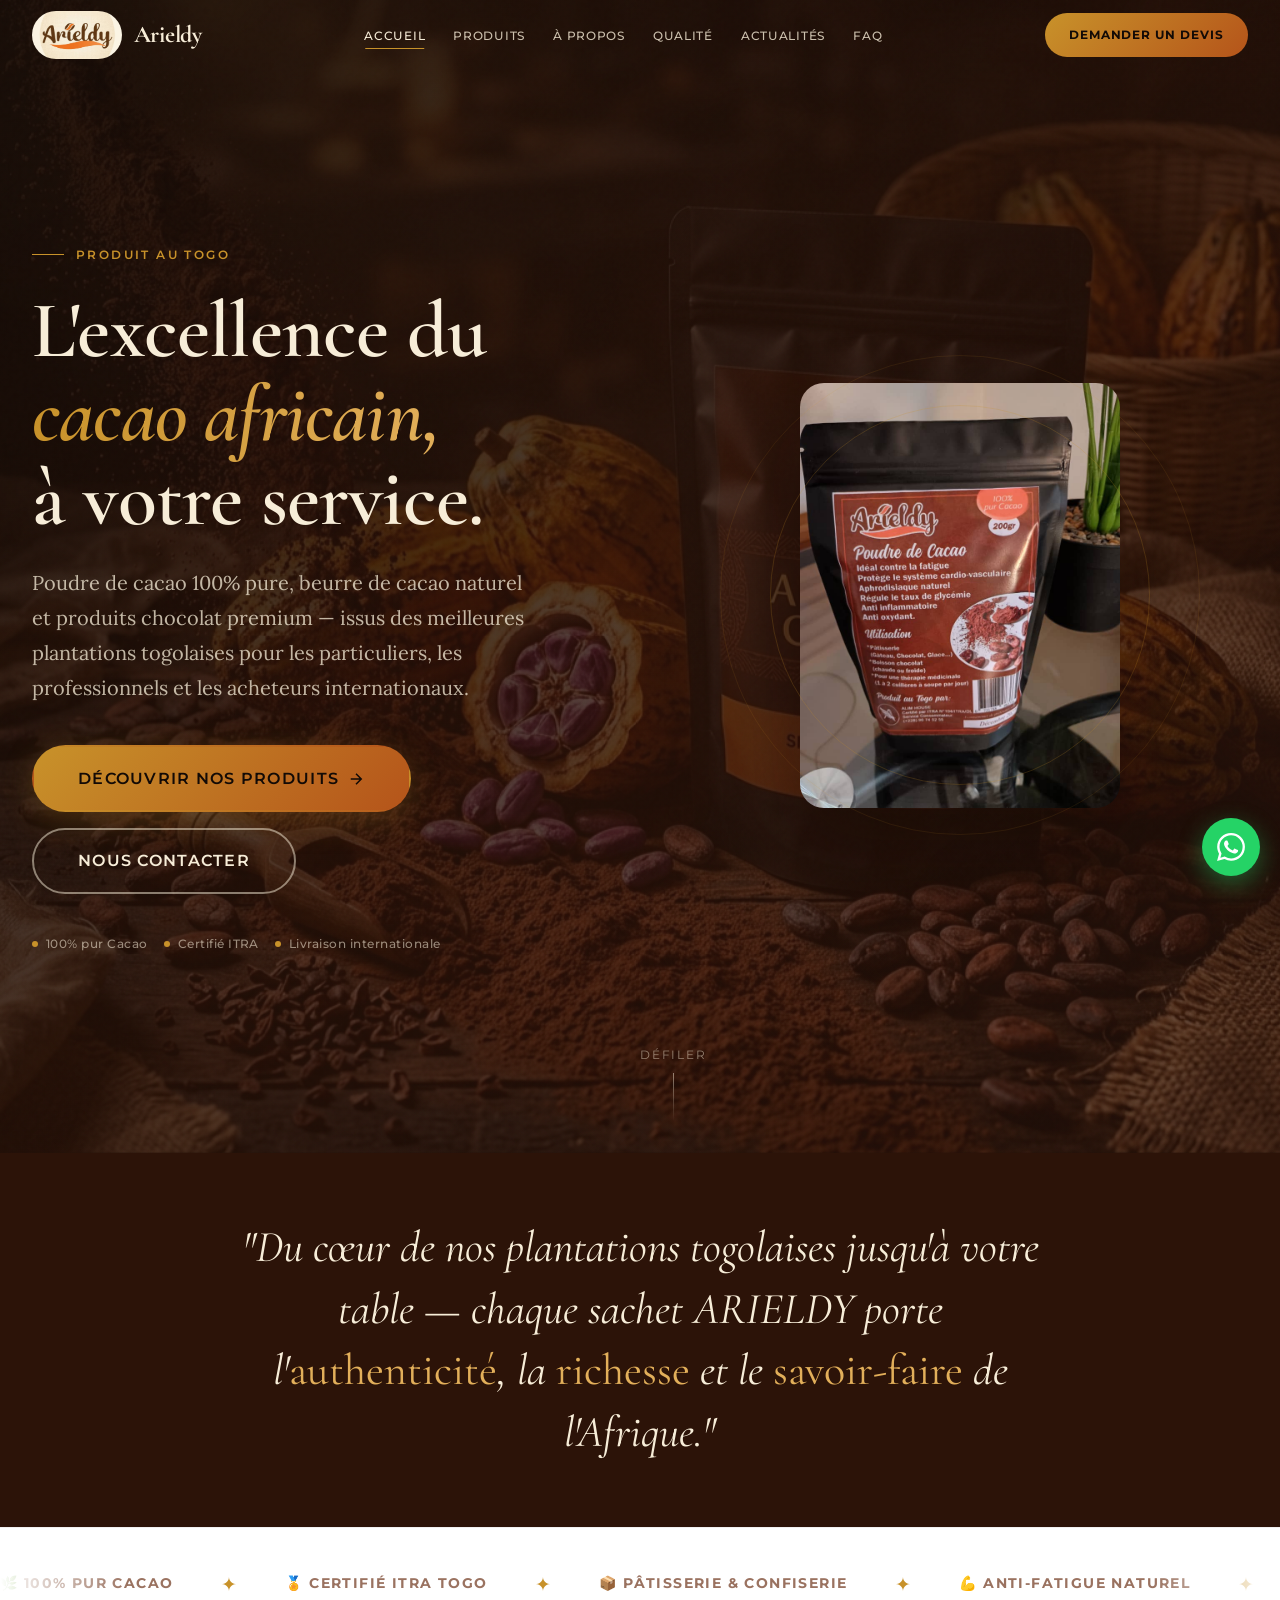
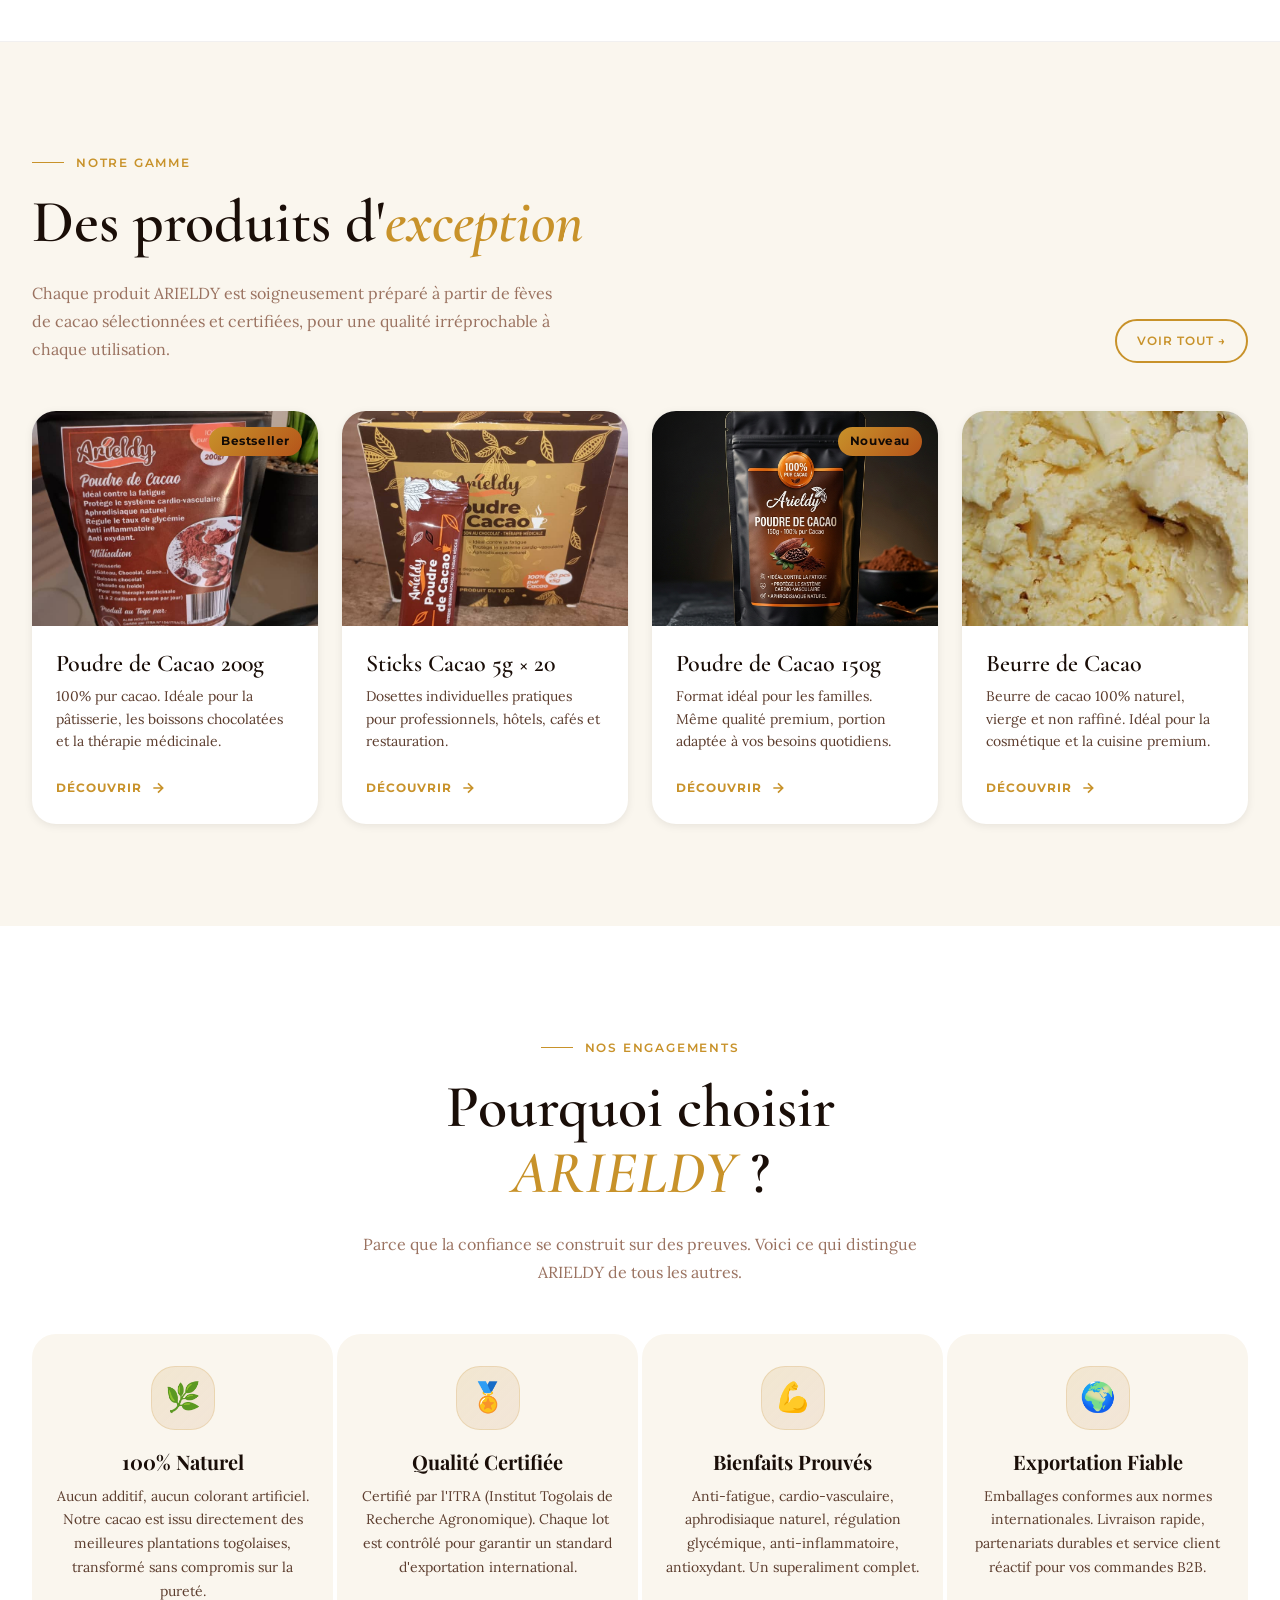
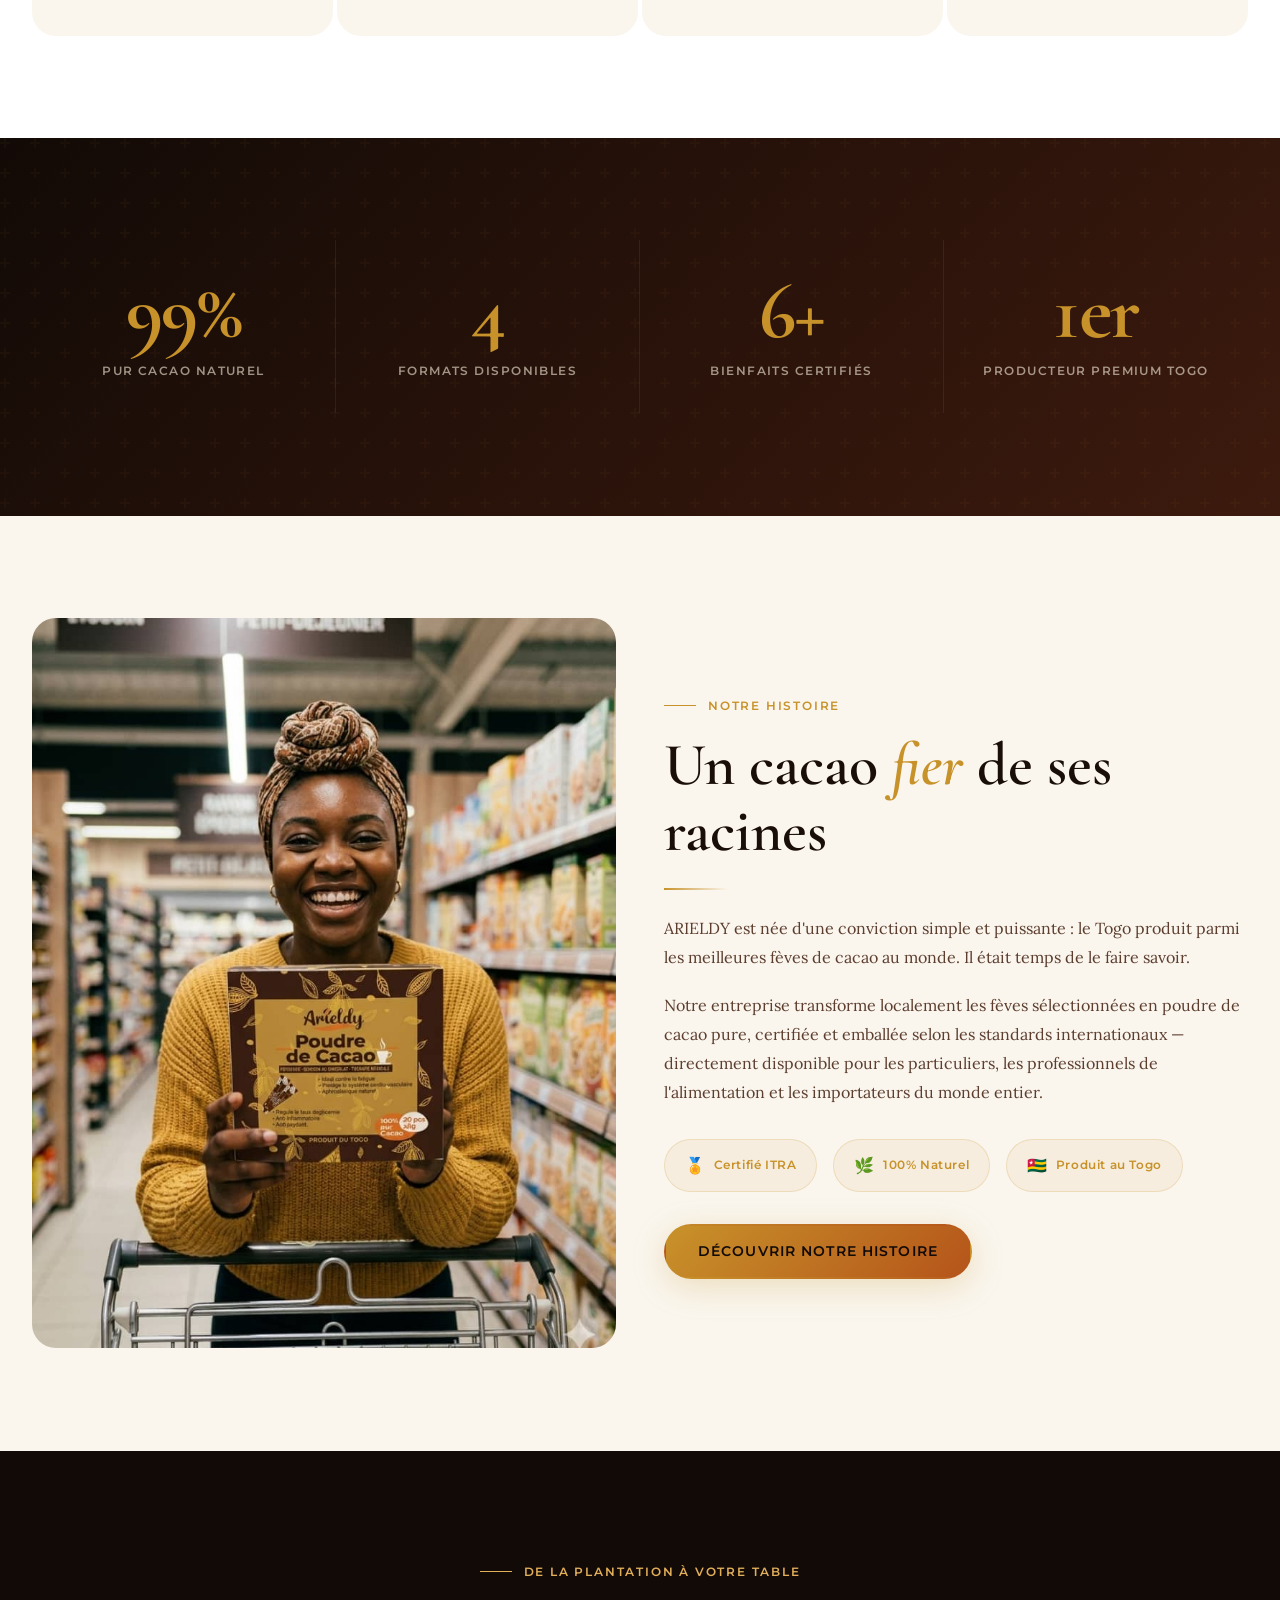
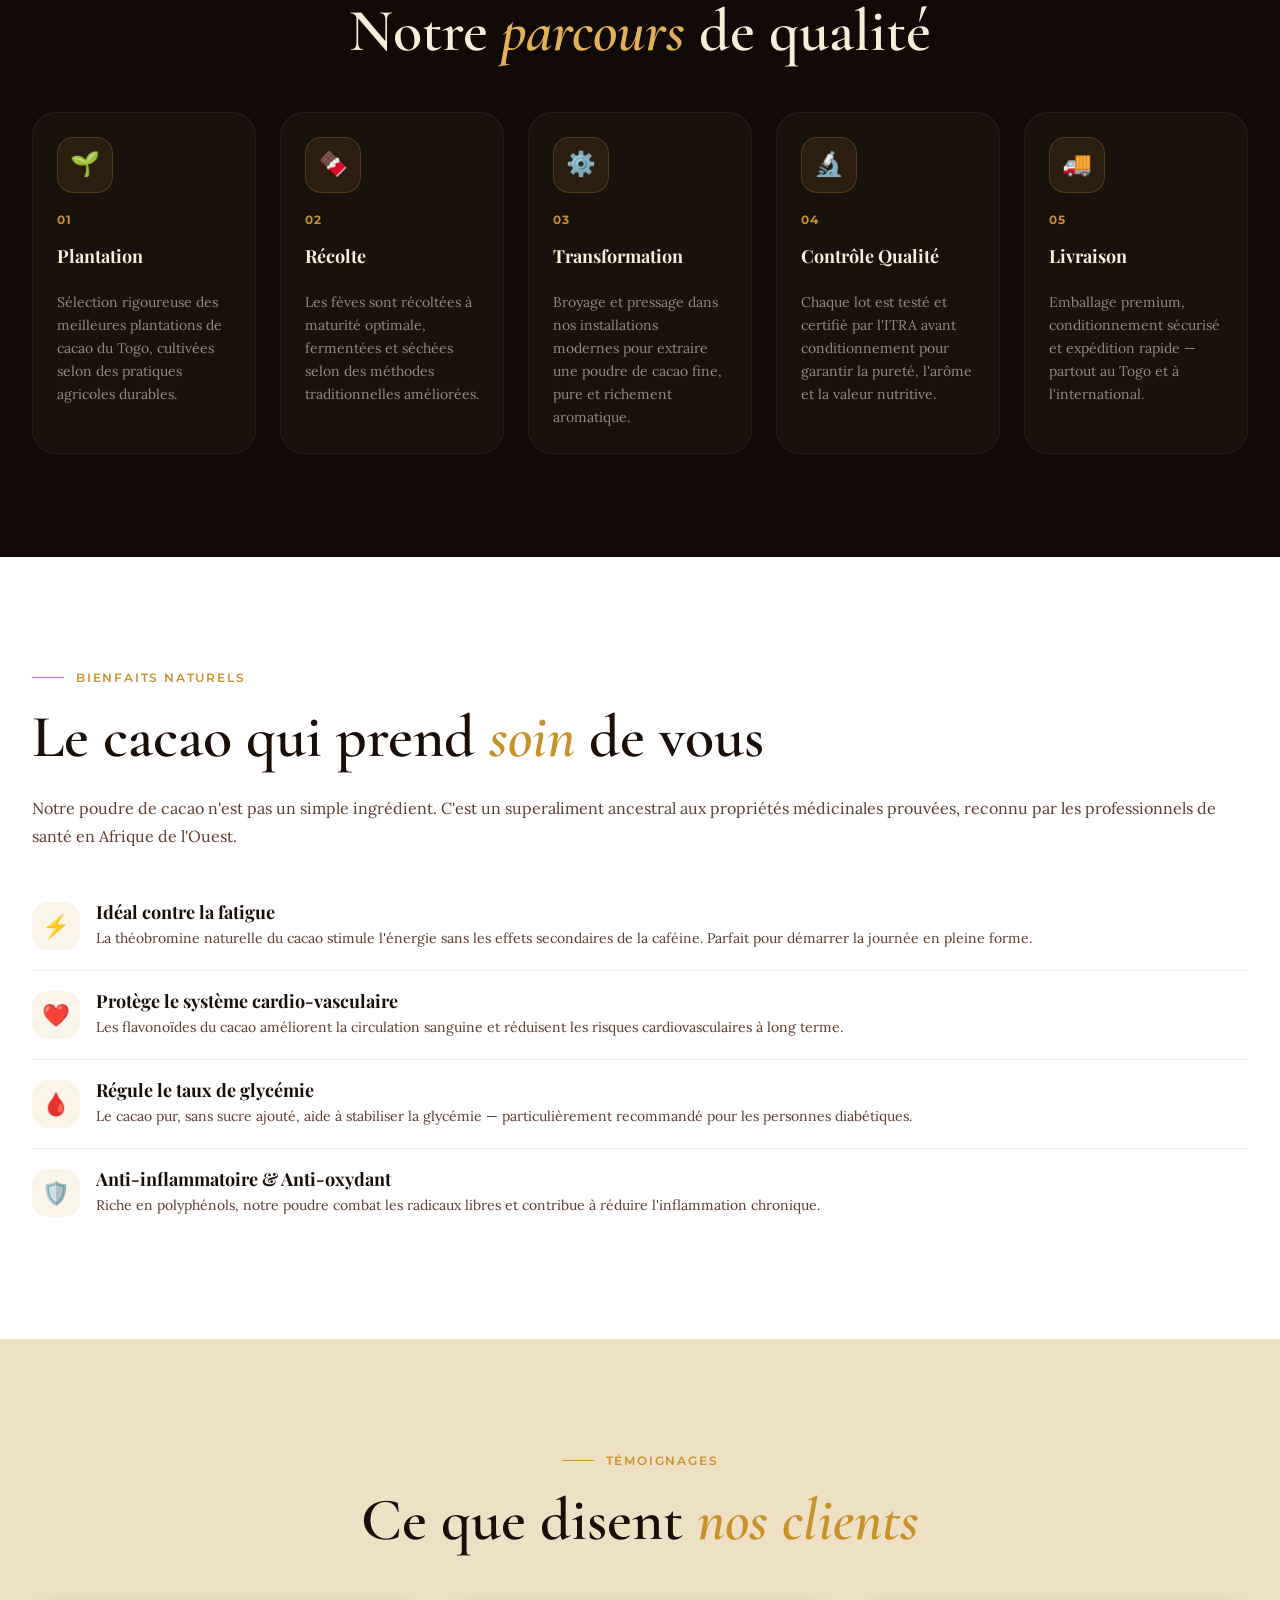
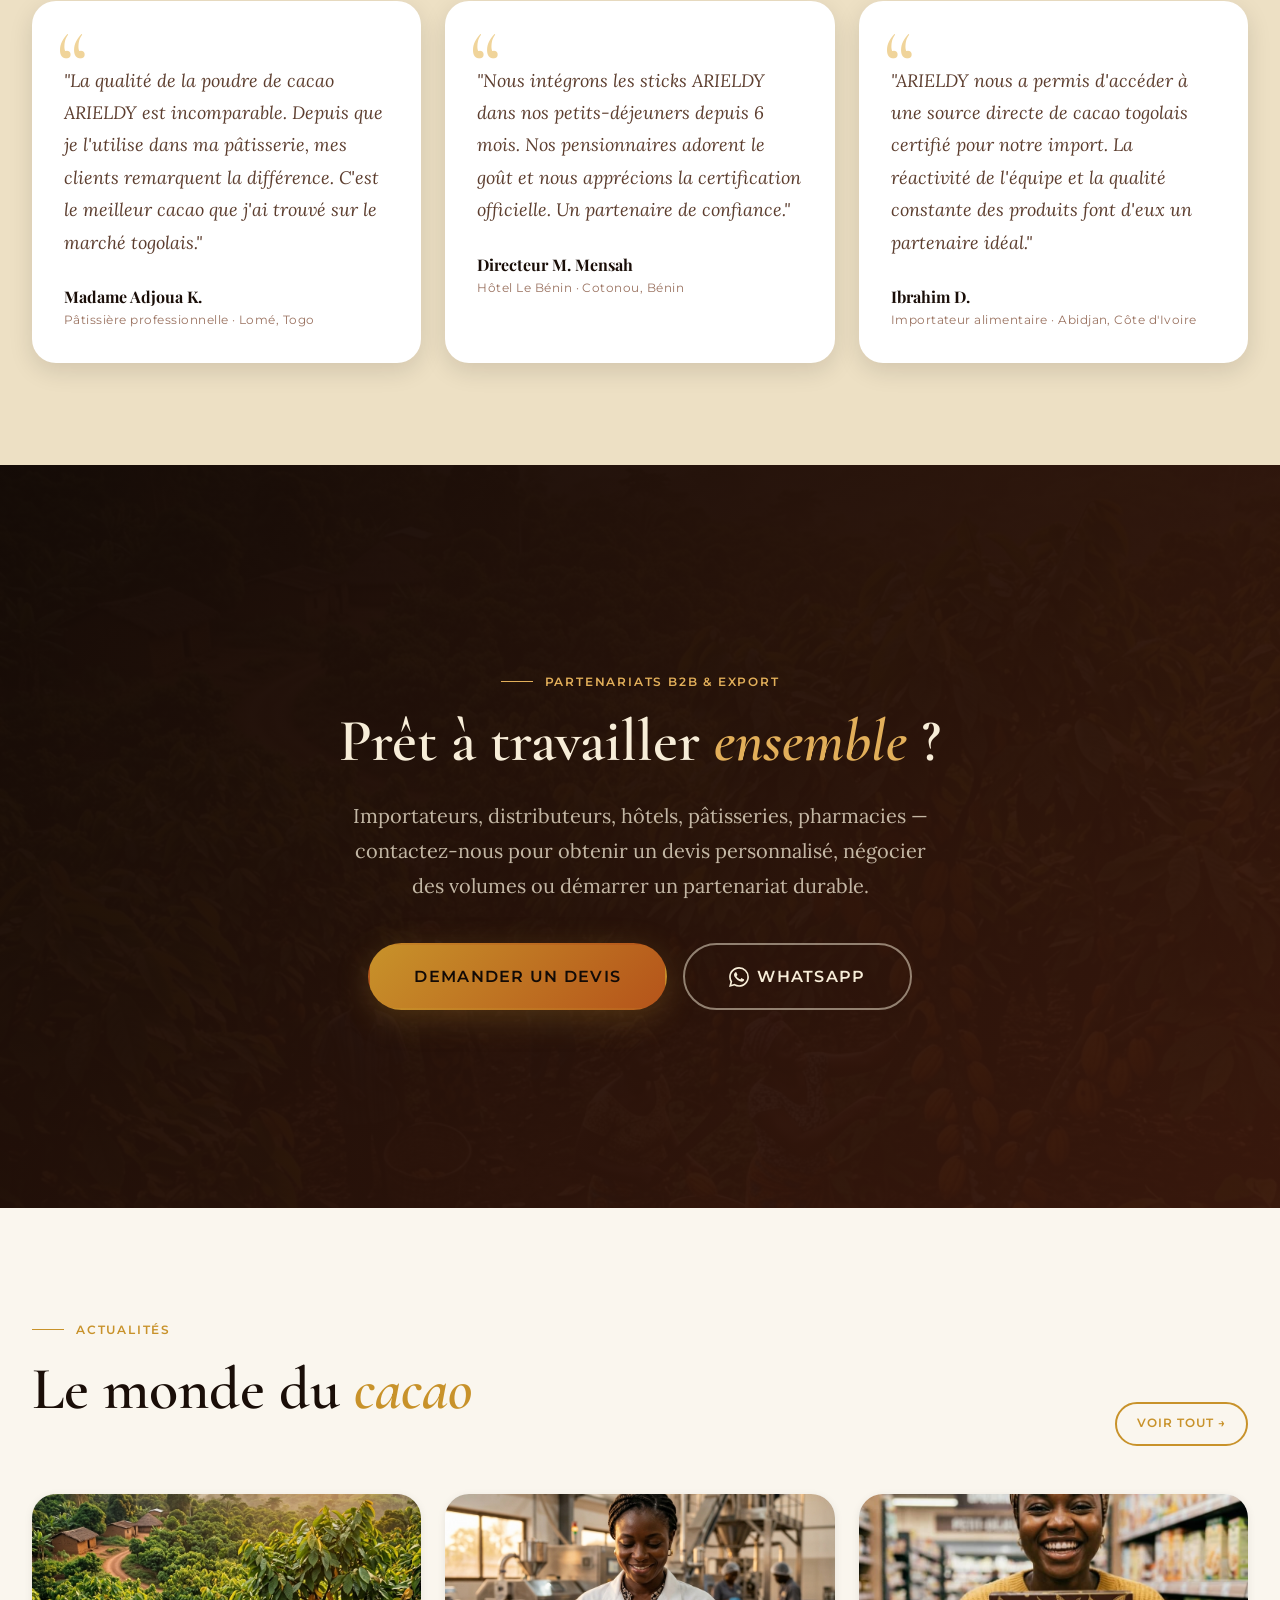
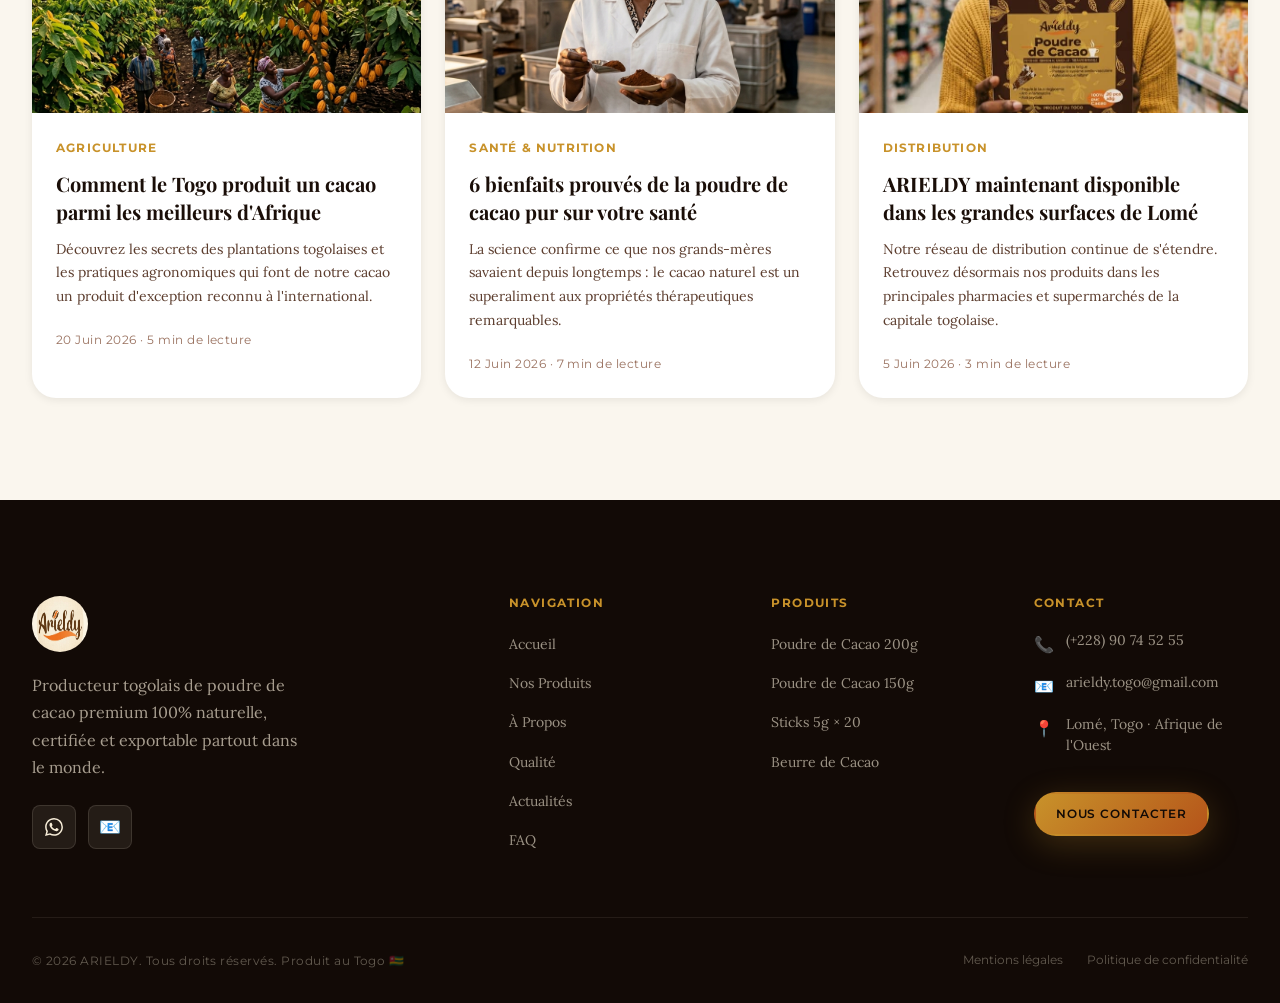
==== index.html @ 58cae4b2 "🚀 Initial commit: ARIELDY Premium Luxury Website" ====
<!DOCTYPE html>
<html lang="fr">
<head>
  <meta charset="UTF-8">
  <meta name="viewport" content="width=device-width, initial-scale=1.0">
  <title>ARIELDY – Poudre de Cacao Premium &amp; Produits Chocolat du Togo</title>
  <meta name="description" content="ARIELDY produit et exporte une poudre de cacao 100% pure et des produits chocolat premium au Togo. Qualité certifiée pour particuliers, professionnels et importateurs internationaux.">
  <meta name="keywords" content="poudre de cacao, cacao premium, chocolat Togo, cacao Afrique, beurre de cacao, Arieldy, cacao naturel, cacao certifié">
  <meta property="og:title" content="ARIELDY – Poudre de Cacao Premium du Togo">
  <meta property="og:description" content="Découvrez ARIELDY, la poudre de cacao 100% pure produite au Togo. Qualité premium, livraison nationale et internationale.">
  <meta property="og:type" content="website">
  <link rel="canonical" href="index.html">

  <!-- Preconnect fonts -->
  <link rel="preconnect" href="https://fonts.googleapis.com">
  <link rel="preconnect" href="https://fonts.gstatic.com" crossorigin>

  <!-- Schema.org -->
  <script type="application/ld+json">
  {
    "@context": "https://schema.org",
    "@type": "FoodEstablishment",
    "name": "ARIELDY",
    "description": "Producteur et exportateur de poudre de cacao premium 100% naturelle au Togo",
    "address": { "@type": "PostalAddress", "addressCountry": "TG" },
    "telephone": "+22890745255",
    "url": "index.html"
  }
  </script>

  <link rel="stylesheet" href="css/main.css">
</head>
<body>

  <!-- Skip navigation -->
  <a href="#main-content" class="skip-link">Aller au contenu principal</a>

  <!-- Page curtain -->
  <div class="page-curtain" aria-hidden="true"></div>

  <!-- WhatsApp Float -->
  <a href="https://wa.me/22890745255" class="whatsapp-float" target="_blank" rel="noopener" aria-label="Contacter ARIELDY sur WhatsApp">
    <span class="whatsapp-float__tooltip">Écrire sur WhatsApp</span>
    <svg viewBox="0 0 24 24" xmlns="http://www.w3.org/2000/svg" aria-hidden="true">
      <path d="M17.472 14.382c-.297-.149-1.758-.867-2.03-.967-.273-.099-.471-.148-.67.15-.197.297-.767.966-.94 1.164-.173.199-.347.223-.644.075-.297-.15-1.255-.463-2.39-1.475-.883-.788-1.48-1.761-1.653-2.059-.173-.297-.018-.458.13-.606.134-.133.298-.347.446-.52.149-.174.198-.298.298-.497.099-.198.05-.371-.025-.52-.075-.149-.669-1.612-.916-2.207-.242-.579-.487-.5-.669-.51-.173-.008-.371-.01-.57-.01-.198 0-.52.074-.792.372-.272.297-1.04 1.016-1.04 2.479 0 1.462 1.065 2.875 1.213 3.074.149.198 2.096 3.2 5.077 4.487.709.306 1.262.489 1.694.625.712.227 1.36.195 1.871.118.571-.085 1.758-.719 2.006-1.413.248-.694.248-1.289.173-1.413-.074-.124-.272-.198-.57-.347m-5.421 7.403h-.004a9.87 9.87 0 01-5.031-1.378l-.361-.214-3.741.982.998-3.648-.235-.374a9.86 9.86 0 01-1.51-5.26c.001-5.45 4.436-9.884 9.888-9.884 2.64 0 5.122 1.03 6.988 2.898a9.825 9.825 0 012.893 6.994c-.003 5.45-4.437 9.884-9.885 9.884m8.413-18.297A11.815 11.815 0 0012.05 0C5.495 0 .16 5.335.157 11.892c0 2.096.547 4.142 1.588 5.945L.057 24l6.305-1.654a11.882 11.882 0 005.683 1.448h.005c6.554 0 11.89-5.335 11.893-11.893a11.821 11.821 0 00-3.48-8.413z"/>
    </svg>
  </a>

  <!-- NAVIGATION -->
  <nav class="nav" aria-label="Navigation principale">
    <div class="nav__inner">
      <a href="index.html" class="nav__logo" aria-label="ARIELDY Accueil">
        <img src="images/LOGO.jpeg" alt="Logo Arieldy" width="48" height="48">
        <span class="nav__logo-text">Arieldy</span>
      </a>

      <ul class="nav__links" role="list">
        <li><a href="index.html" class="nav__link active">Accueil</a></li>
        <li><a href="produits.html" class="nav__link">Produits</a></li>
        <li><a href="a-propos.html" class="nav__link">À Propos</a></li>
        <li><a href="qualite.html" class="nav__link">Qualité</a></li>
        <li><a href="blog.html" class="nav__link">Actualités</a></li>
        <li><a href="faq.html" class="nav__link">FAQ</a></li>
      </ul>

      <a href="contact.html" class="nav__cta">Demander un devis</a>

      <button class="nav__hamburger" id="menu-toggle" aria-expanded="false" aria-controls="mobile-menu" aria-label="Ouvrir le menu">
        <span></span>
        <span></span>
        <span></span>
      </button>
    </div>
  </nav>

  <!-- MOBILE MENU -->
  <div class="nav__mobile" id="mobile-menu" role="dialog" aria-label="Menu principal" aria-modal="true">
    <div class="nav__mobile-logo" aria-hidden="true">
      <img src="images/LOGO.jpeg" alt="" width="48" height="48">
      <span>Arieldy</span>
    </div>
    <button class="nav__mobile-close" aria-label="Fermer le menu">✕</button>
    <ul class="nav__mobile-links" role="list">
      <li><a href="index.html" class="nav__mobile-link">Accueil</a></li>
      <li><a href="produits.html" class="nav__mobile-link">Produits</a></li>
      <li><a href="a-propos.html" class="nav__mobile-link">À Propos</a></li>
      <li><a href="qualite.html" class="nav__mobile-link">Qualité</a></li>
      <li><a href="blog.html" class="nav__mobile-link">Actualités</a></li>
      <li><a href="faq.html" class="nav__mobile-link">FAQ</a></li>
    </ul>
    <div class="nav__mobile-cta">
      <a href="contact.html" class="btn btn--primary btn--lg">Demander un devis</a>
    </div>
    <p class="nav__mobile-footer">+228 90 74 52 55 · arieldy.togo@gmail.com</p>
  </div>

  <main id="main-content">

    <!-- ══════════════════════════════════════════════════
         HERO SECTION
    ═══════════════════════════════════════════════════ -->
    <section class="hero" aria-label="Section d'accueil">
      <img
        src="images/hero_cocoa_bg.png"
        alt="Fèves de cacao premium et poudre de cacao Arieldy"
        class="hero__bg"
        loading="eager"
        fetchpriority="high"
      >
      <div class="hero__overlay" aria-hidden="true"></div>
      <div class="hero__grain" aria-hidden="true"></div>

      <div class="hero__content container">
        <div class="hero__inner">
          <div class="hero__text">
            <p class="hero__kicker">
              <span>Produit au Togo</span>
            </p>

            <h1 class="hero__title">
              <span class="hero-word" style="animation-delay: 0.5s;">L'excellence</span>
              <span class="hero-word" style="animation-delay: 0.65s;"> du</span>
              <br>
              <span class="hero-word" style="animation-delay: 0.8s;"><em>cacao africain,</em></span>
              <br>
              <span class="hero-word" style="animation-delay: 0.95s;">à votre service.</span>
            </h1>

            <p class="hero__subtitle">
              Poudre de cacao 100% pure, beurre de cacao naturel et produits chocolat premium — issus des meilleures plantations togolaises pour les particuliers, les professionnels et les acheteurs internationaux.
            </p>

            <div class="hero__actions">
              <a href="produits.html" class="btn btn--primary btn--lg">
                Découvrir nos produits
                <svg class="btn__icon" viewBox="0 0 24 24" fill="none" stroke="currentColor" stroke-width="2" aria-hidden="true"><path d="M5 12h14M12 5l7 7-7 7"/></svg>
              </a>
              <a href="contact.html" class="btn btn--ghost-light btn--lg">Nous contacter</a>
            </div>

            <div class="hero__trust" aria-label="Garanties qualité">
              <span class="hero__trust-item">
                <span class="hero__trust-dot" aria-hidden="true"></span>
                100% pur Cacao
              </span>
              <span class="hero__trust-item">
                <span class="hero__trust-dot" aria-hidden="true"></span>
                Certifié ITRA
              </span>
              <span class="hero__trust-item">
                <span class="hero__trust-dot" aria-hidden="true"></span>
                Livraison internationale
              </span>
            </div>
          </div>

          <div class="hero__visual" aria-hidden="true">
            <div class="hero__product-float">
              <div class="hero__deco-ring-2"></div>
              <div class="hero__deco-ring"></div>
              <img
                src="images/200G (5).jpeg"
                alt=""
                class="hero__product-img"
                width="320"
                height="420"
                loading="eager"
              >
            </div>
          </div>
        </div>
      </div>

      <!-- Scroll indicator -->
      <div class="hero__scroll scroll-indicator" aria-hidden="true">
        <span class="scroll-indicator__text">Défiler</span>
        <span class="scroll-indicator__line"></span>
      </div>
    </section>

    <!-- ══════════════════════════════════════════════════
         BRAND STATEMENT
    ═══════════════════════════════════════════════════ -->
    <section class="brand-statement" aria-label="Notre engagement">
      <p class="brand-statement__text" data-reveal>
        "Du cœur de nos plantations togolaises jusqu'à votre table —
        chaque sachet ARIELDY porte l'<em>authenticité</em>,
        la <em>richesse</em> et le <em>savoir-faire</em> de l'Afrique."
      </p>
    </section>

    <!-- ══════════════════════════════════════════════════
         MARQUEE — Partenaires & Certifications
    ═══════════════════════════════════════════════════ -->
    <div class="partners-marquee" aria-hidden="true">
      <div class="marquee-wrap">
        <div class="marquee-track">
          <span class="marquee-item">🌿 100% Pur Cacao</span>
          <span class="marquee-sep">✦</span>
          <span class="marquee-item">🏅 Certifié ITRA Togo</span>
          <span class="marquee-sep">✦</span>
          <span class="marquee-item">📦 Pâtisserie &amp; Confiserie</span>
          <span class="marquee-sep">✦</span>
          <span class="marquee-item">💪 Anti-fatigue Naturel</span>
          <span class="marquee-sep">✦</span>
          <span class="marquee-item">❤️ Cardio-vasculaire</span>
          <span class="marquee-sep">✦</span>
          <span class="marquee-item">🌍 Exportation Internationale</span>
          <span class="marquee-sep">✦</span>
          <span class="marquee-item">⚗️ Anti-oxydant Puissant</span>
          <span class="marquee-sep">✦</span>
          <span class="marquee-item">🌿 100% Pur Cacao</span>
          <span class="marquee-sep">✦</span>
          <span class="marquee-item">🏅 Certifié ITRA Togo</span>
          <span class="marquee-sep">✦</span>
          <span class="marquee-item">📦 Pâtisserie &amp; Confiserie</span>
          <span class="marquee-sep">✦</span>
          <span class="marquee-item">💪 Anti-fatigue Naturel</span>
          <span class="marquee-sep">✦</span>
          <span class="marquee-item">❤️ Cardio-vasculaire</span>
          <span class="marquee-sep">✦</span>
          <span class="marquee-item">🌍 Exportation Internationale</span>
          <span class="marquee-sep">✦</span>
          <span class="marquee-item">⚗️ Anti-oxydant Puissant</span>
          <span class="marquee-sep">✦</span>
        </div>
      </div>
    </div>

    <!-- ══════════════════════════════════════════════════
         PRODUCTS SHOWCASE
    ═══════════════════════════════════════════════════ -->
    <section class="products-section" aria-labelledby="products-title">
      <div class="container">
        <div class="products-header">
          <div>
            <p class="section-label">Notre Gamme</p>
            <h2 class="section-title" id="products-title">
              Des produits d'<em>exception</em>
            </h2>
            <p class="text-muted" style="max-width:520px; font-size: var(--fs-base);">
              Chaque produit ARIELDY est soigneusement préparé à partir de fèves de cacao sélectionnées et certifiées, pour une qualité irréprochable à chaque utilisation.
            </p>
          </div>
          <a href="produits.html" class="btn btn--ghost btn--sm">Voir tout →</a>
        </div>

        <div class="products-grid">

          <!-- Product 1: 200g -->
          <article class="product-card" data-reveal data-delay="100">
            <div class="product-card__img-wrap">
              <img
                src="images/200G (5).jpeg"
                alt="Poudre de cacao Arieldy 200g – sachet noir avec étiquette marron"
                class="product-card__img"
                loading="lazy"
                width="400"
                height="300"
              >
              <div class="product-card__overlay">
                <a href="produit-200g.html" class="btn btn--primary btn--sm">Voir le produit</a>
              </div>
              <span class="product-card__badge">Bestseller</span>
            </div>
            <div class="product-card__body">
              <h3 class="product-card__name">Poudre de Cacao 200g</h3>
              <p class="product-card__desc">100% pur cacao. Idéale pour la pâtisserie, les boissons chocolatées et la thérapie médicinale.</p>
              <a href="produit-200g.html" class="product-card__link">
                Découvrir
                <svg class="product-card__link-arrow" viewBox="0 0 24 24" fill="none" stroke="currentColor" stroke-width="2.5" aria-hidden="true"><path d="M5 12h14M12 5l7 7-7 7"/></svg>
              </a>
            </div>
          </article>

          <!-- Product 2: Sticks -->
          <article class="product-card" data-reveal data-delay="200">
            <div class="product-card__img-wrap">
              <img
                src="images/STICK (3).jpeg"
                alt="Poudre de cacao Arieldy en sticks individuels 5g – boîte dorée et marron"
                class="product-card__img"
                loading="lazy"
                width="400"
                height="300"
              >
              <div class="product-card__overlay">
                <a href="produit-sticks.html" class="btn btn--primary btn--sm">Voir le produit</a>
              </div>
            </div>
            <div class="product-card__body">
              <h3 class="product-card__name">Sticks Cacao 5g × 20</h3>
              <p class="product-card__desc">Dosettes individuelles pratiques pour professionnels, hôtels, cafés et restauration.</p>
              <a href="produit-sticks.html" class="product-card__link">
                Découvrir
                <svg class="product-card__link-arrow" viewBox="0 0 24 24" fill="none" stroke="currentColor" stroke-width="2.5" aria-hidden="true"><path d="M5 12h14M12 5l7 7-7 7"/></svg>
              </a>
            </div>
          </article>

          <!-- Product 3: 150g -->
          <article class="product-card" data-reveal data-delay="300">
            <div class="product-card__img-wrap">
              <img
                src="images/product_150g_mockup.png"
                alt="Poudre de cacao Arieldy 150g – nouveau format économique"
                class="product-card__img"
                loading="lazy"
                width="400"
                height="300"
              >
              <div class="product-card__overlay">
                <a href="produit-150g.html" class="btn btn--primary btn--sm">Voir le produit</a>
              </div>
              <span class="product-card__badge">Nouveau</span>
            </div>
            <div class="product-card__body">
              <h3 class="product-card__name">Poudre de Cacao 150g</h3>
              <p class="product-card__desc">Format idéal pour les familles. Même qualité premium, portion adaptée à vos besoins quotidiens.</p>
              <a href="produit-150g.html" class="product-card__link">
                Découvrir
                <svg class="product-card__link-arrow" viewBox="0 0 24 24" fill="none" stroke="currentColor" stroke-width="2.5" aria-hidden="true"><path d="M5 12h14M12 5l7 7-7 7"/></svg>
              </a>
            </div>
          </article>

          <!-- Product 4: Beurre de cacao -->
          <article class="product-card" data-reveal data-delay="400">
            <div class="product-card__img-wrap">
              <img
                src="images/beurre de cacao (2).jpeg"
                alt="Beurre de cacao naturel Arieldy – texture crémeuse dorée"
                class="product-card__img"
                loading="lazy"
                width="400"
                height="300"
              >
              <div class="product-card__overlay">
                <a href="produit-beurre.html" class="btn btn--primary btn--sm">Voir le produit</a>
              </div>
            </div>
            <div class="product-card__body">
              <h3 class="product-card__name">Beurre de Cacao</h3>
              <p class="product-card__desc">Beurre de cacao 100% naturel, vierge et non raffiné. Idéal pour la cosmétique et la cuisine premium.</p>
              <a href="produit-beurre.html" class="product-card__link">
                Découvrir
                <svg class="product-card__link-arrow" viewBox="0 0 24 24" fill="none" stroke="currentColor" stroke-width="2.5" aria-hidden="true"><path d="M5 12h14M12 5l7 7-7 7"/></svg>
              </a>
            </div>
          </article>

        </div>
      </div>
    </section>

    <!-- ══════════════════════════════════════════════════
         WHY ARIELDY
    ═══════════════════════════════════════════════════ -->
    <section class="why-section" aria-labelledby="why-title">
      <div class="container">
        <div class="text-center" style="max-width:600px; margin-inline:auto;">
          <p class="section-label" style="justify-content:center;">Nos Engagements</p>
          <h2 class="section-title" id="why-title" data-reveal>
            Pourquoi choisir <em>ARIELDY</em> ?
          </h2>
          <p class="text-muted" data-reveal data-delay="200">
            Parce que la confiance se construit sur des preuves. Voici ce qui distingue ARIELDY de tous les autres.
          </p>
        </div>

        <div class="why-grid">
          <div class="why-card" data-reveal data-delay="100">
            <div class="why-card__icon" aria-hidden="true">🌿</div>
            <h3 class="why-card__title">100% Naturel</h3>
            <p class="why-card__text">Aucun additif, aucun colorant artificiel. Notre cacao est issu directement des meilleures plantations togolaises, transformé sans compromis sur la pureté.</p>
          </div>

          <div class="why-card" data-reveal data-delay="200">
            <div class="why-card__icon" aria-hidden="true">🏅</div>
            <h3 class="why-card__title">Qualité Certifiée</h3>
            <p class="why-card__text">Certifié par l'ITRA (Institut Togolais de Recherche Agronomique). Chaque lot est contrôlé pour garantir un standard d'exportation international.</p>
          </div>

          <div class="why-card" data-reveal data-delay="300">
            <div class="why-card__icon" aria-hidden="true">💪</div>
            <h3 class="why-card__title">Bienfaits Prouvés</h3>
            <p class="why-card__text">Anti-fatigue, cardio-vasculaire, aphrodisiaque naturel, régulation glycémique, anti-inflammatoire, antioxydant. Un superaliment complet.</p>
          </div>

          <div class="why-card" data-reveal data-delay="400">
            <div class="why-card__icon" aria-hidden="true">🌍</div>
            <h3 class="why-card__title">Exportation Fiable</h3>
            <p class="why-card__text">Emballages conformes aux normes internationales. Livraison rapide, partenariats durables et service client réactif pour vos commandes B2B.</p>
          </div>
        </div>
      </div>
    </section>

    <!-- ══════════════════════════════════════════════════
         STATS STRIP
    ═══════════════════════════════════════════════════ -->
    <section class="stats-section" aria-label="Nos chiffres clés">
      <div class="container">
        <div class="stats-grid">
          <div class="stat-box" data-reveal>
            <div class="stat-box__number">
              <span data-counter="100" data-suffix="%">0%</span>
            </div>
            <p class="stat-box__label">Pur Cacao Naturel</p>
          </div>
          <div class="stat-box" data-reveal data-delay="150">
            <div class="stat-box__number">
              <span data-counter="4" data-suffix="">0</span>
            </div>
            <p class="stat-box__label">Formats disponibles</p>
          </div>
          <div class="stat-box" data-reveal data-delay="300">
            <div class="stat-box__number">
              <span data-counter="6" data-suffix="+">0</span>
            </div>
            <p class="stat-box__label">Bienfaits certifiés</p>
          </div>
          <div class="stat-box" data-reveal data-delay="450">
            <div class="stat-box__number">
              <span data-counter="1" data-suffix="er">0</span>
            </div>
            <p class="stat-box__label">Producteur Premium Togo</p>
          </div>
        </div>
      </div>
    </section>

    <!-- ══════════════════════════════════════════════════
         STORY / ABOUT PREVIEW
    ═══════════════════════════════════════════════════ -->
    <section style="background:var(--c-linen); padding-block:var(--section-py);" aria-labelledby="story-title">
      <div class="container">
        <div class="about-story-grid">
          <div data-reveal="fade-left">
            <div class="about-img-wrap">
              <img
                src="images/STICK (2).jpeg"
                alt="Une femme africaine souriante tient fièrement une boîte de poudre de cacao Arieldy dans un supermarché"
                loading="lazy"
                width="600"
                height="750"
              >
            </div>
          </div>

          <div data-reveal="fade-right" data-delay="200">
            <p class="section-label">Notre Histoire</p>
            <h2 class="section-title" id="story-title">
              Un cacao <em>fier</em> de ses racines
            </h2>
            <div class="divider-gold"></div>
            <p style="font-family:var(--font-body); font-size:var(--fs-base); color:var(--c-text-secondary); line-height:1.8; margin-bottom:var(--sp-5);">
              ARIELDY est née d'une conviction simple et puissante : le Togo produit parmi les meilleures fèves de cacao au monde. Il était temps de le faire savoir.
            </p>
            <p style="font-family:var(--font-body); font-size:var(--fs-base); color:var(--c-text-secondary); line-height:1.8; margin-bottom:var(--sp-8);">
              Notre entreprise transforme localement les fèves sélectionnées en poudre de cacao pure, certifiée et emballée selon les standards internationaux — directement disponible pour les particuliers, les professionnels de l'alimentation et les importateurs du monde entier.
            </p>
            <div class="trust-badges" style="margin-bottom:var(--sp-8);">
              <span class="trust-badge"><span class="trust-badge__icon">🏅</span>Certifié ITRA</span>
              <span class="trust-badge"><span class="trust-badge__icon">🌿</span>100% Naturel</span>
              <span class="trust-badge"><span class="trust-badge__icon">🇹🇬</span>Produit au Togo</span>
            </div>
            <a href="a-propos.html" class="btn btn--primary">Découvrir notre histoire</a>
          </div>
        </div>
      </div>
    </section>

    <!-- ══════════════════════════════════════════════════
         JOURNEY / PROCESS
    ═══════════════════════════════════════════════════ -->
    <section class="journey-section" aria-labelledby="journey-title">
      <div class="container">
        <div class="text-center" style="max-width:600px; margin-inline:auto; margin-bottom:var(--sp-4);">
          <p class="section-label section-label--light" style="justify-content:center;">De la plantation à votre table</p>
          <h2 class="section-title section-title--light" id="journey-title" data-reveal>
            Notre <em>parcours</em> de qualité
          </h2>
        </div>

        <div class="journey-grid">
          <div class="journey-step" data-reveal data-delay="100">
            <div class="journey-step__icon" aria-hidden="true">🌱</div>
            <p class="journey-step__num">01</p>
            <h3 class="journey-step__title">Plantation</h3>
            <p class="journey-step__text">Sélection rigoureuse des meilleures plantations de cacao du Togo, cultivées selon des pratiques agricoles durables.</p>
          </div>

          <div class="journey-step" data-reveal data-delay="200">
            <div class="journey-step__icon" aria-hidden="true">🍫</div>
            <p class="journey-step__num">02</p>
            <h3 class="journey-step__title">Récolte</h3>
            <p class="journey-step__text">Les fèves sont récoltées à maturité optimale, fermentées et séchées selon des méthodes traditionnelles améliorées.</p>
          </div>

          <div class="journey-step" data-reveal data-delay="300">
            <div class="journey-step__icon" aria-hidden="true">⚙️</div>
            <p class="journey-step__num">03</p>
            <h3 class="journey-step__title">Transformation</h3>
            <p class="journey-step__text">Broyage et pressage dans nos installations modernes pour extraire une poudre de cacao fine, pure et richement aromatique.</p>
          </div>

          <div class="journey-step" data-reveal data-delay="400">
            <div class="journey-step__icon" aria-hidden="true">🔬</div>
            <p class="journey-step__num">04</p>
            <h3 class="journey-step__title">Contrôle Qualité</h3>
            <p class="journey-step__text">Chaque lot est testé et certifié par l'ITRA avant conditionnement pour garantir la pureté, l'arôme et la valeur nutritive.</p>
          </div>

          <div class="journey-step" data-reveal data-delay="500">
            <div class="journey-step__icon" aria-hidden="true">🚚</div>
            <p class="journey-step__num">05</p>
            <h3 class="journey-step__title">Livraison</h3>
            <p class="journey-step__text">Emballage premium, conditionnement sécurisé et expédition rapide — partout au Togo et à l'international.</p>
          </div>
        </div>
      </div>
    </section>

    <!-- ══════════════════════════════════════════════════
         BENEFITS (Health)
    ═══════════════════════════════════════════════════ -->
    <section style="background:var(--c-white); padding-block:var(--section-py);" aria-labelledby="benefits-title">
      <div class="container">
        <div style="display:grid; grid-template-columns:1fr; gap:var(--sp-12); align-items:center;">

          <div>
            <p class="section-label">Bienfaits naturels</p>
            <h2 class="section-title" id="benefits-title" data-reveal>
              Le cacao qui prend <em>soin</em> de vous
            </h2>
            <p style="font-family:var(--font-body); color:var(--c-text-secondary); margin-bottom:var(--sp-8); line-height:1.75;" data-reveal data-delay="100">
              Notre poudre de cacao n'est pas un simple ingrédient. C'est un superaliment ancestral aux propriétés médicinales prouvées, reconnu par les professionnels de santé en Afrique de l'Ouest.
            </p>

            <div data-reveal data-delay="200">
              <div class="benefit-row">
                <div class="benefit-row__icon" aria-hidden="true">⚡</div>
                <div>
                  <h3 class="benefit-row__title">Idéal contre la fatigue</h3>
                  <p class="benefit-row__text">La théobromine naturelle du cacao stimule l'énergie sans les effets secondaires de la caféine. Parfait pour démarrer la journée en pleine forme.</p>
                </div>
              </div>

              <div class="benefit-row">
                <div class="benefit-row__icon" aria-hidden="true">❤️</div>
                <div>
                  <h3 class="benefit-row__title">Protège le système cardio-vasculaire</h3>
                  <p class="benefit-row__text">Les flavonoïdes du cacao améliorent la circulation sanguine et réduisent les risques cardiovasculaires à long terme.</p>
                </div>
              </div>

              <div class="benefit-row">
                <div class="benefit-row__icon" aria-hidden="true">🩸</div>
                <div>
                  <h3 class="benefit-row__title">Régule le taux de glycémie</h3>
                  <p class="benefit-row__text">Le cacao pur, sans sucre ajouté, aide à stabiliser la glycémie — particulièrement recommandé pour les personnes diabétiques.</p>
                </div>
              </div>

              <div class="benefit-row">
                <div class="benefit-row__icon" aria-hidden="true">🛡️</div>
                <div>
                  <h3 class="benefit-row__title">Anti-inflammatoire &amp; Anti-oxydant</h3>
                  <p class="benefit-row__text">Riche en polyphénols, notre poudre combat les radicaux libres et contribue à réduire l'inflammation chronique.</p>
                </div>
              </div>
            </div>
          </div>
        </div>
      </div>
    </section>

    <!-- ══════════════════════════════════════════════════
         TESTIMONIALS
    ═══════════════════════════════════════════════════ -->
    <section class="testimonials-section" aria-labelledby="testimonials-title">
      <div class="container">
        <div class="text-center" style="max-width:600px; margin-inline:auto;">
          <p class="section-label" style="justify-content:center;">Témoignages</p>
          <h2 class="section-title" id="testimonials-title" data-reveal>
            Ce que disent <em>nos clients</em>
          </h2>
        </div>

        <div class="testimonials-grid">

          <article class="testimonial-card" data-reveal data-delay="100">
            <blockquote>
              <p class="testimonial-card__text">"La qualité de la poudre de cacao ARIELDY est incomparable. Depuis que je l'utilise dans ma pâtisserie, mes clients remarquent la différence. C'est le meilleur cacao que j'ai trouvé sur le marché togolais."</p>
            </blockquote>
            <div class="testimonial-card__author">
              <div class="testimonial-card__info">
                <span class="testimonial-card__name">Madame Adjoua K.</span>
                <span class="testimonial-card__role">Pâtissière professionnelle · Lomé, Togo</span>
              </div>
            </div>
          </article>

          <article class="testimonial-card" data-reveal data-delay="200">
            <blockquote>
              <p class="testimonial-card__text">"Nous intégrons les sticks ARIELDY dans nos petits-déjeuners depuis 6 mois. Nos pensionnaires adorent le goût et nous apprécions la certification officielle. Un partenaire de confiance."</p>
            </blockquote>
            <div class="testimonial-card__author">
              <div class="testimonial-card__info">
                <span class="testimonial-card__name">Directeur M. Mensah</span>
                <span class="testimonial-card__role">Hôtel Le Bénin · Cotonou, Bénin</span>
              </div>
            </div>
          </article>

          <article class="testimonial-card" data-reveal data-delay="300">
            <blockquote>
              <p class="testimonial-card__text">"ARIELDY nous a permis d'accéder à une source directe de cacao togolais certifié pour notre import. La réactivité de l'équipe et la qualité constante des produits font d'eux un partenaire idéal."</p>
            </blockquote>
            <div class="testimonial-card__author">
              <div class="testimonial-card__info">
                <span class="testimonial-card__name">Ibrahim D.</span>
                <span class="testimonial-card__role">Importateur alimentaire · Abidjan, Côte d'Ivoire</span>
              </div>
            </div>
          </article>

        </div>
      </div>
    </section>

    <!-- ══════════════════════════════════════════════════
         EXPORT CTA
    ═══════════════════════════════════════════════════ -->
    <section class="export-cta" aria-labelledby="cta-title">
      <img
        src="images/cocoa_farm_hero.png"
        alt=""
        class="export-cta__bg"
        aria-hidden="true"
        loading="lazy"
      >
      <div class="export-cta__overlay" aria-hidden="true"></div>
      <div class="container" style="position:relative; z-index:2; text-align:center; padding-block:var(--sp-24);">
        <p class="section-label section-label--light" style="justify-content:center;" data-reveal>
          Partenariats B2B &amp; Export
        </p>
        <h2 class="section-title section-title--light" id="cta-title" data-reveal data-delay="100">
          Prêt à travailler <em>ensemble</em> ?
        </h2>
        <p style="font-family:var(--font-body); font-size:var(--fs-lg); color:rgba(247,237,216,0.75); max-width:600px; margin-inline:auto; margin-bottom:var(--sp-10); line-height:1.75;" data-reveal data-delay="200">
          Importateurs, distributeurs, hôtels, pâtisseries, pharmacies — contactez-nous pour obtenir un devis personnalisé, négocier des volumes ou démarrer un partenariat durable.
        </p>
        <div class="export-cta__actions" data-reveal data-delay="300">
          <a href="contact.html" class="btn btn--primary btn--lg">Demander un devis</a>
          <a href="https://wa.me/22890745255" class="btn btn--ghost-light btn--lg" target="_blank" rel="noopener">
            <svg style="width:20px;height:20px;fill:currentColor;flex-shrink:0;" viewBox="0 0 24 24" aria-hidden="true"><path d="M17.472 14.382c-.297-.149-1.758-.867-2.03-.967-.273-.099-.471-.148-.67.15-.197.297-.767.966-.94 1.164-.173.199-.347.223-.644.075-.297-.15-1.255-.463-2.39-1.475-.883-.788-1.48-1.761-1.653-2.059-.173-.297-.018-.458.13-.606.134-.133.298-.347.446-.52.149-.174.198-.298.298-.497.099-.198.05-.371-.025-.52-.075-.149-.669-1.612-.916-2.207-.242-.579-.487-.5-.669-.51-.173-.008-.371-.01-.57-.01-.198 0-.52.074-.792.372-.272.297-1.04 1.016-1.04 2.479 0 1.462 1.065 2.875 1.213 3.074.149.198 2.096 3.2 5.077 4.487.709.306 1.262.489 1.694.625.712.227 1.36.195 1.871.118.571-.085 1.758-.719 2.006-1.413.248-.694.248-1.289.173-1.413-.074-.124-.272-.198-.57-.347m-5.421 7.403h-.004a9.87 9.87 0 01-5.031-1.378l-.361-.214-3.741.982.998-3.648-.235-.374a9.86 9.86 0 01-1.51-5.26c.001-5.45 4.436-9.884 9.888-9.884 2.64 0 5.122 1.03 6.988 2.898a9.825 9.825 0 012.893 6.994c-.003 5.45-4.437 9.884-9.885 9.884m8.413-18.297A11.815 11.815 0 0012.05 0C5.495 0 .16 5.335.157 11.892c0 2.096.547 4.142 1.588 5.945L.057 24l6.305-1.654a11.882 11.882 0 005.683 1.448h.005c6.554 0 11.89-5.335 11.893-11.893a11.821 11.821 0 00-3.48-8.413z"/></svg>
            WhatsApp
          </a>
        </div>
      </div>
    </section>

    <!-- ══════════════════════════════════════════════════
         BLOG PREVIEW
    ═══════════════════════════════════════════════════ -->
    <section style="background:var(--c-linen); padding-block:var(--section-py);" aria-labelledby="blog-title">
      <div class="container">
        <div class="products-header" style="margin-bottom:var(--sp-12);">
          <div>
            <p class="section-label">Actualités</p>
            <h2 class="section-title" id="blog-title" data-reveal>
              Le monde du <em>cacao</em>
            </h2>
          </div>
          <a href="blog.html" class="btn btn--ghost btn--sm">Voir tout →</a>
        </div>

        <div class="blog-grid">

          <article class="blog-card" data-reveal data-delay="100">
            <div class="blog-card__img-wrap">
              <img
                src="images/cocoa_farm_hero.png"
                alt="Agriculteurs africains récoltant des cabosses de cacao dorées dans une plantation togolaise"
                class="blog-card__img"
                loading="lazy"
                width="800"
                height="450"
              >
            </div>
            <div class="blog-card__body">
              <p class="blog-card__tag">Agriculture</p>
              <h3 class="blog-card__title">Comment le Togo produit un cacao parmi les meilleurs d'Afrique</h3>
              <p class="blog-card__excerpt">Découvrez les secrets des plantations togolaises et les pratiques agronomiques qui font de notre cacao un produit d'exception reconnu à l'international.</p>
              <p class="blog-card__meta">20 Juin 2026 · 5 min de lecture</p>
            </div>
          </article>

          <article class="blog-card" data-reveal data-delay="200">
            <div class="blog-card__img-wrap">
              <img
                src="images/about_hero_bg.png"
                alt="Professionnelle africaine contrôlant la qualité de la poudre de cacao dans un laboratoire moderne"
                class="blog-card__img"
                loading="lazy"
                width="800"
                height="450"
              >
            </div>
            <div class="blog-card__body">
              <p class="blog-card__tag">Santé &amp; Nutrition</p>
              <h3 class="blog-card__title">6 bienfaits prouvés de la poudre de cacao pur sur votre santé</h3>
              <p class="blog-card__excerpt">La science confirme ce que nos grands-mères savaient depuis longtemps : le cacao naturel est un superaliment aux propriétés thérapeutiques remarquables.</p>
              <p class="blog-card__meta">12 Juin 2026 · 7 min de lecture</p>
            </div>
          </article>

          <article class="blog-card" data-reveal data-delay="300">
            <div class="blog-card__img-wrap">
              <img
                src="images/STICK (2).jpeg"
                alt="Femme africaine souriante montrant une boîte de poudre de cacao Arieldy dans un supermarché"
                class="blog-card__img"
                loading="lazy"
                width="800"
                height="450"
              >
            </div>
            <div class="blog-card__body">
              <p class="blog-card__tag">Distribution</p>
              <h3 class="blog-card__title">ARIELDY maintenant disponible dans les grandes surfaces de Lomé</h3>
              <p class="blog-card__excerpt">Notre réseau de distribution continue de s'étendre. Retrouvez désormais nos produits dans les principales pharmacies et supermarchés de la capitale togolaise.</p>
              <p class="blog-card__meta">5 Juin 2026 · 3 min de lecture</p>
            </div>
          </article>

        </div>
      </div>
    </section>

  </main>

  <!-- ══════════════════════════════════════════════════
       FOOTER
  ═══════════════════════════════════════════════════ -->
  <footer class="footer" aria-label="Pied de page">
    <div class="container">
      <div class="footer__grid">

        <!-- Brand -->
        <div>
          <img src="images/LOGO.jpeg" alt="Logo Arieldy" class="footer__brand-logo" width="56" height="56">
          <p class="footer__tagline">Producteur togolais de poudre de cacao premium 100% naturelle, certifiée et exportable partout dans le monde.</p>
          <div class="footer__social" aria-label="Réseaux sociaux">
            <a href="https://wa.me/22890745255" class="footer__social-link" aria-label="WhatsApp ARIELDY" target="_blank" rel="noopener">
              <svg viewBox="0 0 24 24" style="width:18px;height:18px;fill:currentColor" aria-hidden="true"><path d="M17.472 14.382c-.297-.149-1.758-.867-2.03-.967-.273-.099-.471-.148-.67.15-.197.297-.767.966-.94 1.164-.173.199-.347.223-.644.075-.297-.15-1.255-.463-2.39-1.475-.883-.788-1.48-1.761-1.653-2.059-.173-.297-.018-.458.13-.606.134-.133.298-.347.446-.52.149-.174.198-.298.298-.497.099-.198.05-.371-.025-.52-.075-.149-.669-1.612-.916-2.207-.242-.579-.487-.5-.669-.51-.173-.008-.371-.01-.57-.01-.198 0-.52.074-.792.372-.272.297-1.04 1.016-1.04 2.479 0 1.462 1.065 2.875 1.213 3.074.149.198 2.096 3.2 5.077 4.487.709.306 1.262.489 1.694.625.712.227 1.36.195 1.871.118.571-.085 1.758-.719 2.006-1.413.248-.694.248-1.289.173-1.413-.074-.124-.272-.198-.57-.347m-5.421 7.403h-.004a9.87 9.87 0 01-5.031-1.378l-.361-.214-3.741.982.998-3.648-.235-.374a9.86 9.86 0 01-1.51-5.26c.001-5.45 4.436-9.884 9.888-9.884 2.64 0 5.122 1.03 6.988 2.898a9.825 9.825 0 012.893 6.994c-.003 5.45-4.437 9.884-9.885 9.884m8.413-18.297A11.815 11.815 0 0012.05 0C5.495 0 .16 5.335.157 11.892c0 2.096.547 4.142 1.588 5.945L.057 24l6.305-1.654a11.882 11.882 0 005.683 1.448h.005c6.554 0 11.89-5.335 11.893-11.893a11.821 11.821 0 00-3.48-8.413z"/></svg>
            </a>
            <a href="mailto:arieldy.togo@gmail.com" class="footer__social-link" aria-label="Email ARIELDY">📧</a>
          </div>
        </div>

        <!-- Navigation -->
        <div>
          <h3 class="footer__col-title">Navigation</h3>
          <ul class="footer__links" role="list">
            <li><a href="index.html" class="footer__link">Accueil</a></li>
            <li><a href="produits.html" class="footer__link">Nos Produits</a></li>
            <li><a href="a-propos.html" class="footer__link">À Propos</a></li>
            <li><a href="qualite.html" class="footer__link">Qualité</a></li>
            <li><a href="blog.html" class="footer__link">Actualités</a></li>
            <li><a href="faq.html" class="footer__link">FAQ</a></li>
          </ul>
        </div>

        <!-- Produits -->
        <div>
          <h3 class="footer__col-title">Produits</h3>
          <ul class="footer__links" role="list">
            <li><a href="produit-200g.html" class="footer__link">Poudre de Cacao 200g</a></li>
            <li><a href="produit-150g.html" class="footer__link">Poudre de Cacao 150g</a></li>
            <li><a href="produit-sticks.html" class="footer__link">Sticks 5g × 20</a></li>
            <li><a href="produit-beurre.html" class="footer__link">Beurre de Cacao</a></li>
          </ul>
        </div>

        <!-- Contact -->
        <div>
          <h3 class="footer__col-title">Contact</h3>
          <address style="font-style:normal;">
            <div class="footer__contact-item">
              <span class="footer__contact-icon" aria-hidden="true">📞</span>
              <a href="tel:+22890745255" class="footer__link">(+228) 90 74 52 55</a>
            </div>
            <div class="footer__contact-item">
              <span class="footer__contact-icon" aria-hidden="true">📧</span>
              <a href="mailto:arieldy.togo@gmail.com" class="footer__link">arieldy.togo@gmail.com</a>
            </div>
            <div class="footer__contact-item">
              <span class="footer__contact-icon" aria-hidden="true">📍</span>
              <span>Lomé, Togo · Afrique de l'Ouest</span>
            </div>
          </address>
          <a href="contact.html" class="btn btn--primary btn--sm" style="margin-top:var(--sp-5);">Nous contacter</a>
        </div>

      </div>

      <div class="footer__bottom">
        <p class="footer__copyright">© 2026 ARIELDY. Tous droits réservés. Produit au Togo 🇹🇬</p>
        <div class="footer__legal">
          <a href="#" class="footer__legal-link">Mentions légales</a>
          <a href="#" class="footer__legal-link">Politique de confidentialité</a>
        </div>
      </div>
    </div>
  </footer>

  <script src="js/main.js" defer></script>
</body>
</html>
---- css/main.css ----
/* ============================================================
   ARIELDY — Main CSS
   Page-specific styles + imports
   ============================================================ */

@import url('https://fonts.googleapis.com/css2?family=Cormorant+Garamond:ital,wght@0,300;0,400;0,600;0,700;1,300;1,400;1,600&family=Playfair+Display:ital,wght@0,400;0,700;1,400&family=Montserrat:wght@300;400;500;600;700&family=Lora:ital,wght@0,400;0,500;1,400&display=swap');

@import 'tokens.css';
@import 'reset.css';
@import 'animations.css';
@import 'components.css';

/* ── HOME: Hero ─────────────────────────────────────────── */

.hero {
  position: relative;
  min-height: 100svh;
  display: flex;
  align-items: center;
  overflow: hidden;
  background: var(--c-obsidian);
}

.hero__bg {
  position: absolute;
  inset: 0;
  object-fit: cover;
  width: 100%;
  height: 100%;
  opacity: 0.55;
  will-change: transform;
}

.hero__overlay {
  position: absolute;
  inset: 0;
  background: linear-gradient(
    135deg,
    rgba(18, 10, 6, 0.88) 0%,
    rgba(44, 19, 8, 0.65) 50%,
    rgba(61, 26, 14, 0.4) 100%
  );
}

.hero__grain {
  position: absolute;
  inset: 0;
  background-image: url("data:image/svg+xml,%3Csvg viewBox='0 0 256 256' xmlns='http://www.w3.org/2000/svg'%3E%3Cfilter id='noise'%3E%3CfeTurbulence type='fractalNoise' baseFrequency='0.9' numOctaves='4' stitchTiles='stitch'/%3E%3C/filter%3E%3Crect width='100%25' height='100%25' filter='url(%23noise)' opacity='0.04'/%3E%3C/svg%3E");
  opacity: 0.4;
  pointer-events: none;
}

.hero__content {
  position: relative;
  z-index: 2;
  padding-top: calc(var(--nav-h) + var(--sp-16));
  padding-bottom: var(--sp-24);
  width: 100%;
}

.hero__inner {
  display: grid;
  grid-template-columns: 1fr;
  gap: var(--sp-12);
  align-items: center;
}

@media (min-width: 900px) {
  .hero__inner {
    grid-template-columns: 1fr 1fr;
    gap: var(--sp-16);
  }
}

.hero__kicker {
  display: inline-flex;
  align-items: center;
  gap: var(--sp-3);
  font-family: var(--font-ui);
  font-size: var(--fs-xs);
  font-weight: 600;
  letter-spacing: 0.2em;
  text-transform: uppercase;
  color: var(--c-gold);
  margin-bottom: var(--sp-6);
  opacity: 0;
  animation: fadeInUp 0.8s var(--ease-luxury) 0.3s forwards;
}
.hero__kicker::before {
  content: '';
  width: 32px;
  height: 1px;
  background: var(--c-gold);
}

.hero__title {
  font-family: var(--font-display);
  font-size: var(--fs-5xl);
  font-weight: 600;
  line-height: 1.05;
  color: var(--c-cream);
  margin-bottom: var(--sp-6);
  letter-spacing: -0.01em;
}

.hero__title em {
  font-style: italic;
  background: linear-gradient(90deg, var(--c-gold), var(--c-gold-light));
  -webkit-background-clip: text;
  background-clip: text;
  -webkit-text-fill-color: transparent;
}

.hero__subtitle {
  font-family: var(--font-body);
  font-size: var(--fs-lg);
  color: rgba(247, 237, 216, 0.75);
  max-width: 500px;
  line-height: 1.75;
  margin-bottom: var(--sp-10);
  opacity: 0;
  animation: fadeInUp 0.8s var(--ease-luxury) 0.9s forwards;
}

.hero__actions {
  display: flex;
  flex-wrap: wrap;
  gap: var(--sp-4);
  opacity: 0;
  animation: fadeInUp 0.8s var(--ease-luxury) 1.1s forwards;
}

.hero__trust {
  display: flex;
  flex-wrap: wrap;
  gap: var(--sp-4);
  margin-top: var(--sp-10);
  opacity: 0;
  animation: fadeInUp 0.8s var(--ease-luxury) 1.4s forwards;
}

.hero__trust-item {
  display: flex;
  align-items: center;
  gap: var(--sp-2);
  font-family: var(--font-ui);
  font-size: var(--fs-xs);
  font-weight: 500;
  color: rgba(247,237,216,0.55);
  letter-spacing: 0.04em;
}

.hero__trust-dot {
  width: 6px;
  height: 6px;
  border-radius: var(--radius-full);
  background: var(--c-gold);
}

.hero__visual {
  display: none;
  position: relative;
}

@media (min-width: 900px) {
  .hero__visual { display: block; }
}

.hero__product-float {
  position: relative;
  z-index: 2;
  display: flex;
  justify-content: center;
}

.hero__product-img {
  width: 320px;
  border-radius: var(--radius-xl);
  box-shadow: var(--shadow-xl);
  animation: floatY 5s ease-in-out infinite;
}

.hero__deco-ring {
  position: absolute;
  top: 50%;
  left: 50%;
  transform: translate(-50%, -50%);
  width: 380px;
  height: 380px;
  border: 1px solid rgba(200,146,42,0.2);
  border-radius: var(--radius-full);
  animation: floatY 5s ease-in-out infinite reverse;
}

.hero__deco-ring-2 {
  position: absolute;
  top: 50%;
  left: 50%;
  transform: translate(-50%, -50%);
  width: 480px;
  height: 480px;
  border: 1px solid rgba(200,146,42,0.1);
  border-radius: var(--radius-full);
}

.hero__scroll {
  position: absolute;
  bottom: var(--sp-8);
  left: 50%;
  transform: translateX(-50%);
  z-index: 2;
}

/* ── HOME: Brand Statement ───────────────────────────────── */

.brand-statement {
  background: var(--c-mahogany);
  padding-block: var(--sp-16);
  overflow: hidden;
}

.brand-statement__text {
  font-family: var(--font-display);
  font-size: var(--fs-3xl);
  font-weight: 400;
  font-style: italic;
  color: var(--c-cream);
  text-align: center;
  max-width: 900px;
  margin-inline: auto;
  line-height: 1.4;
  padding-inline: var(--section-px);
}

.brand-statement__text em {
  color: var(--c-gold-light);
  font-style: normal;
}

/* ── HOME: Products Section ──────────────────────────────── */

.products-section {
  background: var(--c-linen);
}

.products-grid {
  display: grid;
  grid-template-columns: 1fr;
  gap: var(--sp-6);
  margin-top: var(--sp-12);
}

@media (min-width: 600px) {
  .products-grid { grid-template-columns: repeat(2, 1fr); }
}

@media (min-width: 1024px) {
  .products-grid { grid-template-columns: repeat(4, 1fr); }
}

.products-header {
  display: grid;
  grid-template-columns: 1fr;
  gap: var(--sp-6);
  align-items: end;
}

@media (min-width: 768px) {
  .products-header {
    grid-template-columns: 1fr auto;
  }
}

/* ── HOME: Why ARIELDY ───────────────────────────────────── */

.why-section {
  background: var(--c-white);
}

.why-grid {
  display: grid;
  grid-template-columns: 1fr;
  gap: var(--sp-1);
  margin-top: var(--sp-12);
}

@media (min-width: 600px) {
  .why-grid { grid-template-columns: repeat(2, 1fr); }
}

@media (min-width: 1024px) {
  .why-grid { grid-template-columns: repeat(4, 1fr); }
}

.why-card {
  padding: var(--sp-8) var(--sp-6);
  border-radius: var(--radius-xl);
  background: var(--c-linen);
  text-align: center;
  transition: transform var(--t-slow) var(--ease-luxury),
              box-shadow var(--t-slow) var(--ease-luxury),
              background var(--t-base);
}
.why-card:hover {
  transform: translateY(-6px);
  box-shadow: var(--shadow-lg);
  background: var(--c-white);
}

.why-card__icon {
  width: 64px;
  height: 64px;
  background: linear-gradient(135deg, rgba(200,146,42,0.15), rgba(181,84,26,0.1));
  border-radius: var(--radius-xl);
  display: flex;
  align-items: center;
  justify-content: center;
  font-size: 1.8rem;
  margin: 0 auto var(--sp-5);
  border: 1px solid rgba(200,146,42,0.2);
}

.why-card__title {
  font-family: var(--font-heading);
  font-size: var(--fs-lg);
  font-weight: 700;
  color: var(--c-text-primary);
  margin-bottom: var(--sp-3);
}

.why-card__text {
  font-family: var(--font-body);
  font-size: var(--fs-sm);
  color: var(--c-text-secondary);
  line-height: 1.7;
}

/* ── HOME: Stats Strip ───────────────────────────────────── */

.stats-section {
  background: linear-gradient(135deg, var(--c-obsidian) 0%, var(--c-chocolate) 100%);
  position: relative;
  overflow: hidden;
}

.stats-section::before {
  content: '';
  position: absolute;
  inset: 0;
  background: url("data:image/svg+xml,%3Csvg width='60' height='60' viewBox='0 0 60 60' xmlns='http://www.w3.org/2000/svg'%3E%3Cg fill='none' fill-rule='evenodd'%3E%3Cg fill='%23C8922A' fill-opacity='0.04'%3E%3Cpath d='M36 34v-4h-2v4h-4v2h4v4h2v-4h4v-2h-4zm0-30V0h-2v4h-4v2h4v4h2V6h4V4h-4zM6 34v-4H4v4H0v2h4v4h2v-4h4v-2H6zM6 4V0H4v4H0v2h4v4h2V6h4V4H6z'/%3E%3C/g%3E%3C/g%3E%3C/svg%3E");
}

.stats-grid {
  display: grid;
  grid-template-columns: repeat(2, 1fr);
  position: relative;
  z-index: 1;
}

@media (min-width: 768px) {
  .stats-grid { grid-template-columns: repeat(4, 1fr); }
}

.stats-grid .stat-box {
  border-right: 1px solid rgba(247,237,216,0.07);
}
.stats-grid .stat-box:last-child { border-right: none; }
.stats-grid .stat-box:nth-child(2) {
  border-right: none;
}
@media (min-width: 768px) {
  .stats-grid .stat-box:nth-child(2) {
    border-right: 1px solid rgba(247,237,216,0.07);
  }
}

/* ── HOME: Journey ───────────────────────────────────────── */

.journey-section {
  background: var(--c-obsidian);
}

.journey-grid {
  display: grid;
  grid-template-columns: 1fr;
  gap: var(--sp-10);
  margin-top: var(--sp-12);
  position: relative;
}

@media (min-width: 900px) {
  .journey-grid {
    grid-template-columns: repeat(5, 1fr);
    gap: var(--sp-6);
  }
}

.journey-step {
  display: flex;
  flex-direction: column;
  align-items: flex-start;
  gap: var(--sp-4);
  padding: var(--sp-6);
  border-radius: var(--radius-xl);
  background: rgba(247,237,216,0.03);
  border: 1px solid rgba(247,237,216,0.06);
  transition: background var(--t-base), border-color var(--t-base);
}
.journey-step:hover {
  background: rgba(200,146,42,0.06);
  border-color: rgba(200,146,42,0.2);
}

.journey-step__icon {
  width: 56px;
  height: 56px;
  background: rgba(200,146,42,0.1);
  border: 1px solid rgba(200,146,42,0.25);
  border-radius: var(--radius-lg);
  display: flex;
  align-items: center;
  justify-content: center;
  font-size: 1.5rem;
}

.journey-step__num {
  font-family: var(--font-ui);
  font-size: var(--fs-xs);
  color: var(--c-gold);
  font-weight: 700;
  letter-spacing: 0.1em;
}

.journey-step__title {
  font-family: var(--font-heading);
  font-size: var(--fs-md);
  font-weight: 700;
  color: var(--c-cream);
  margin-bottom: var(--sp-2);
}

.journey-step__text {
  font-family: var(--font-body);
  font-size: var(--fs-sm);
  color: rgba(247,237,216,0.55);
  line-height: 1.65;
}

/* ── HOME: Testimonials ──────────────────────────────────── */

.testimonials-section {
  background: var(--c-parchment);
  position: relative;
  overflow: hidden;
}

.testimonials-grid {
  display: grid;
  grid-template-columns: 1fr;
  gap: var(--sp-6);
  margin-top: var(--sp-12);
}

@media (min-width: 768px) {
  .testimonials-grid { grid-template-columns: repeat(2, 1fr); }
}

@media (min-width: 1024px) {
  .testimonials-grid { grid-template-columns: repeat(3, 1fr); }
}

/* ── HOME: Export CTA ────────────────────────────────────── */

.export-cta {
  position: relative;
  overflow: hidden;
  background: var(--c-mahogany);
  text-align: center;
}

.export-cta__bg {
  position: absolute;
  inset: 0;
  object-fit: cover;
  width: 100%;
  height: 100%;
  opacity: 0.2;
}

.export-cta__overlay {
  position: absolute;
  inset: 0;
  background: linear-gradient(135deg, rgba(18,10,6,0.9), rgba(61,26,14,0.8));
}

.export-cta__content {
  position: relative;
  z-index: 2;
  max-width: 700px;
  margin-inline: auto;
}

.export-cta__title {
  font-family: var(--font-display);
  font-size: var(--fs-4xl);
  font-weight: 600;
  color: var(--c-cream);
  margin-bottom: var(--sp-5);
  line-height: 1.1;
}
.export-cta__title em {
  font-style: italic;
  color: var(--c-gold-light);
}

.export-cta__text {
  font-family: var(--font-body);
  font-size: var(--fs-lg);
  color: rgba(247,237,216,0.75);
  margin-bottom: var(--sp-10);
  line-height: 1.75;
}

.export-cta__actions {
  display: flex;
  flex-wrap: wrap;
  gap: var(--sp-4);
  justify-content: center;
}

/* ── Trust / Certification badges ────────────────────────── */

.trust-badges {
  display: flex;
  flex-wrap: wrap;
  gap: var(--sp-4);
  margin-top: var(--sp-6);
}

.trust-badge {
  display: flex;
  align-items: center;
  gap: var(--sp-2);
  padding: var(--sp-3) var(--sp-5);
  background: rgba(200,146,42,0.08);
  border: 1px solid rgba(200,146,42,0.2);
  border-radius: var(--radius-full);
  font-family: var(--font-ui);
  font-size: var(--fs-xs);
  font-weight: 600;
  color: var(--c-gold);
  letter-spacing: 0.05em;
}

.trust-badge__icon { font-size: 1rem; }

/* ── MARQUEE PARTNERS ────────────────────────────────────── */

.partners-marquee {
  padding-block: var(--sp-10);
  background: var(--c-white);
  border-top: 1px solid rgba(18,10,6,0.06);
  border-bottom: 1px solid rgba(18,10,6,0.06);
}

.marquee-item {
  display: flex;
  align-items: center;
  gap: var(--sp-3);
  font-family: var(--font-ui);
  font-size: var(--fs-sm);
  font-weight: 700;
  letter-spacing: 0.1em;
  text-transform: uppercase;
  color: var(--c-text-muted);
  white-space: nowrap;
  flex-shrink: 0;
}

.marquee-sep {
  font-size: 1.2rem;
  color: var(--c-gold);
  flex-shrink: 0;
}

/* ── PRODUCT DETAIL ──────────────────────────────────────── */

.product-detail-grid {
  display: grid;
  grid-template-columns: 1fr;
  gap: var(--sp-12);
  align-items: start;
}

@media (min-width: 900px) {
  .product-detail-grid {
    grid-template-columns: 1fr 1fr;
    gap: var(--sp-20);
  }
}

.product-detail__img-wrap {
  position: relative;
  border-radius: var(--radius-xl);
  overflow: hidden;
  background: var(--c-parchment);
  aspect-ratio: 3/4;
}

.product-detail__img {
  width: 100%;
  height: 100%;
  object-fit: cover;
}

.product-detail__name {
  font-family: var(--font-display);
  font-size: var(--fs-4xl);
  font-weight: 600;
  color: var(--c-text-primary);
  line-height: 1.1;
  margin-bottom: var(--sp-4);
}

.product-detail__tagline {
  font-family: var(--font-body);
  font-size: var(--fs-lg);
  font-style: italic;
  color: var(--c-text-secondary);
  margin-bottom: var(--sp-8);
}

.product-detail__specs {
  display: grid;
  grid-template-columns: 1fr 1fr;
  gap: var(--sp-4);
  margin-bottom: var(--sp-8);
}

.spec-item {
  padding: var(--sp-4);
  background: var(--c-linen);
  border-radius: var(--radius-lg);
}

.spec-item__label {
  font-family: var(--font-ui);
  font-size: var(--fs-xs);
  font-weight: 700;
  letter-spacing: 0.08em;
  text-transform: uppercase;
  color: var(--c-text-muted);
  margin-bottom: var(--sp-1);
}

.spec-item__value {
  font-family: var(--font-heading);
  font-size: var(--fs-base);
  font-weight: 600;
  color: var(--c-text-primary);
}

/* ── CONTACT GRID ────────────────────────────────────────── */

.contact-grid {
  display: grid;
  grid-template-columns: 1fr;
  gap: var(--sp-12);
  align-items: start;
}

@media (min-width: 900px) {
  .contact-grid { grid-template-columns: 1.2fr 1fr; }
}

.contact-info {
  background: var(--c-obsidian);
  border-radius: var(--radius-xl);
  padding: var(--sp-10);
}

.contact-info__title {
  font-family: var(--font-display);
  font-size: var(--fs-2xl);
  color: var(--c-cream);
  margin-bottom: var(--sp-8);
  font-weight: 600;
}

.contact-whatsapp {
  display: flex;
  align-items: center;
  gap: var(--sp-4);
  padding: var(--sp-5) var(--sp-6);
  background: rgba(37,211,102,0.1);
  border: 1px solid rgba(37,211,102,0.25);
  border-radius: var(--radius-xl);
  text-decoration: none;
  margin-bottom: var(--sp-6);
  transition: all var(--t-base) var(--ease-luxury);
}
.contact-whatsapp:hover {
  background: rgba(37,211,102,0.18);
  transform: translateY(-2px);
}

.contact-whatsapp__icon {
  width: 48px;
  height: 48px;
  background: #25D366;
  border-radius: var(--radius-full);
  display: flex;
  align-items: center;
  justify-content: center;
  flex-shrink: 0;
}
.contact-whatsapp__icon svg {
  width: 24px;
  height: 24px;
  fill: white;
}

.contact-whatsapp__label {
  font-family: var(--font-ui);
  font-size: var(--fs-xs);
  font-weight: 700;
  letter-spacing: 0.08em;
  text-transform: uppercase;
  color: rgba(37,211,102,0.8);
  margin-bottom: var(--sp-1);
}

.contact-whatsapp__number {
  font-family: var(--font-heading);
  font-size: var(--fs-xl);
  font-weight: 700;
  color: var(--c-cream);
}

/* ── About page specifics ────────────────────────────────── */

.about-story-grid {
  display: grid;
  grid-template-columns: 1fr;
  gap: var(--sp-12);
  align-items: center;
}

@media (min-width: 900px) {
  .about-story-grid { grid-template-columns: 1fr 1fr; }
}

.about-img-wrap {
  border-radius: var(--radius-xl);
  overflow: hidden;
  aspect-ratio: 4/5;
  position: relative;
}

.about-img-wrap img {
  width: 100%;
  height: 100%;
  object-fit: cover;
  transition: transform var(--t-slow) var(--ease-luxury);
}
.about-img-wrap:hover img { transform: scale(1.04); }

/* ── Quality page ────────────────────────────────────────── */

.quality-grid {
  display: grid;
  grid-template-columns: 1fr;
  gap: var(--sp-6);
  margin-top: var(--sp-12);
}
@media (min-width: 600px) {
  .quality-grid { grid-template-columns: repeat(2, 1fr); }
}
@media (min-width: 1024px) {
  .quality-grid { grid-template-columns: repeat(3, 1fr); }
}

.quality-card {
  padding: var(--sp-8);
  background: var(--c-white);
  border-radius: var(--radius-xl);
  box-shadow: var(--shadow-sm);
  border-top: 4px solid var(--c-gold);
  transition: transform var(--t-slow) var(--ease-luxury), box-shadow var(--t-slow);
}
.quality-card:hover {
  transform: translateY(-6px);
  box-shadow: var(--shadow-lg);
}

.quality-card__icon {
  font-size: 2.2rem;
  margin-bottom: var(--sp-5);
}

.quality-card__title {
  font-family: var(--font-heading);
  font-size: var(--fs-lg);
  font-weight: 700;
  color: var(--c-text-primary);
  margin-bottom: var(--sp-3);
}

.quality-card__text {
  font-family: var(--font-body);
  font-size: var(--fs-sm);
  color: var(--c-text-secondary);
  line-height: 1.7;
}

/* ── Blog/News ───────────────────────────────────────────── */

.blog-grid {
  display: grid;
  grid-template-columns: 1fr;
  gap: var(--sp-6);
  margin-top: var(--sp-12);
}

@media (min-width: 600px) {
  .blog-grid { grid-template-columns: repeat(2, 1fr); }
}

@media (min-width: 1024px) {
  .blog-grid { grid-template-columns: repeat(3, 1fr); }
}

.blog-card {
  background: var(--c-white);
  border-radius: var(--radius-xl);
  overflow: hidden;
  box-shadow: var(--shadow-sm);
  transition: transform var(--t-slow) var(--ease-luxury), box-shadow var(--t-slow);
}
.blog-card:hover {
  transform: translateY(-6px);
  box-shadow: var(--shadow-lg);
}

.blog-card__img {
  aspect-ratio: 16/9;
  object-fit: cover;
  width: 100%;
  transition: transform var(--t-slow) var(--ease-luxury);
}
.blog-card:hover .blog-card__img { transform: scale(1.04); }

.blog-card__img-wrap { overflow: hidden; }

.blog-card__body {
  padding: var(--sp-6);
}

.blog-card__tag {
  font-family: var(--font-ui);
  font-size: var(--fs-xs);
  font-weight: 700;
  letter-spacing: 0.1em;
  text-transform: uppercase;
  color: var(--c-gold);
  margin-bottom: var(--sp-3);
}

.blog-card__title {
  font-family: var(--font-heading);
  font-size: var(--fs-lg);
  font-weight: 700;
  color: var(--c-text-primary);
  margin-bottom: var(--sp-3);
  line-height: 1.4;
}

.blog-card__excerpt {
  font-family: var(--font-body);
  font-size: var(--fs-sm);
  color: var(--c-text-secondary);
  line-height: 1.7;
  margin-bottom: var(--sp-5);
}

.blog-card__meta {
  font-family: var(--font-ui);
  font-size: var(--fs-xs);
  color: var(--c-text-muted);
  letter-spacing: 0.04em;
}

/* ── Export page map ─────────────────────────────────────── */

.export-destinations {
  display: grid;
  grid-template-columns: 1fr;
  gap: var(--sp-4);
  margin-top: var(--sp-8);
}
@media (min-width: 600px) {
  .export-destinations { grid-template-columns: repeat(2, 1fr); }
}
@media (min-width: 900px) {
  .export-destinations { grid-template-columns: repeat(3, 1fr); }
}

.destination-card {
  display: flex;
  align-items: center;
  gap: var(--sp-4);
  padding: var(--sp-4) var(--sp-5);
  background: rgba(200,146,42,0.06);
  border: 1px solid rgba(200,146,42,0.15);
  border-radius: var(--radius-lg);
  font-family: var(--font-body);
  font-size: var(--fs-base);
  color: var(--c-text-primary);
  transition: background var(--t-fast), border-color var(--t-fast);
}
.destination-card:hover {
  background: rgba(200,146,42,0.12);
  border-color: rgba(200,146,42,0.35);
}

.destination-card__flag { font-size: 1.5rem; }

/* ── Sticky product CTA ──────────────────────────────────── */

.sticky-product-cta {
  position: fixed;
  bottom: 0;
  left: 0;
  right: 0;
  background: rgba(18,10,6,0.95);
  backdrop-filter: blur(20px);
  padding: var(--sp-4) var(--section-px);
  display: flex;
  align-items: center;
  justify-content: space-between;
  gap: var(--sp-4);
  z-index: 800;
  transform: translateY(100%);
  transition: transform var(--t-base) var(--ease-luxury);
  border-top: 1px solid rgba(247,237,216,0.08);
}
.sticky-product-cta.visible {
  transform: translateY(0);
}

.sticky-product-cta__text {
  font-family: var(--font-heading);
  font-size: var(--fs-base);
  color: var(--c-cream);
  font-weight: 600;
}

/* ── Product image thumbnails ────────────────────────────── */

.product-thumbs {
  display: flex;
  gap: var(--sp-3);
  margin-top: var(--sp-4);
  flex-wrap: wrap;
}

.product-thumb {
  width: 72px;
  height: 72px;
  object-fit: cover;
  border-radius: var(--radius-md);
  cursor: pointer;
  border: 2px solid transparent;
  transition: border-color var(--t-fast), transform var(--t-fast);
}
.product-thumb.active,
.product-thumb:hover {
  border-color: var(--c-gold);
  transform: scale(1.06);
}

/* ── FAQ Category ────────────────────────────────────────── */

.faq-category {
  margin-bottom: var(--sp-12);
}

.faq-category__title {
  font-family: var(--font-heading);
  font-size: var(--fs-2xl);
  font-weight: 700;
  color: var(--c-text-primary);
  margin-bottom: var(--sp-6);
  display: flex;
  align-items: center;
  gap: var(--sp-3);
}

.faq-category__icon {
  width: 40px;
  height: 40px;
  background: rgba(200,146,42,0.1);
  border-radius: var(--radius-md);
  display: flex;
  align-items: center;
  justify-content: center;
  font-size: 1.2rem;
}
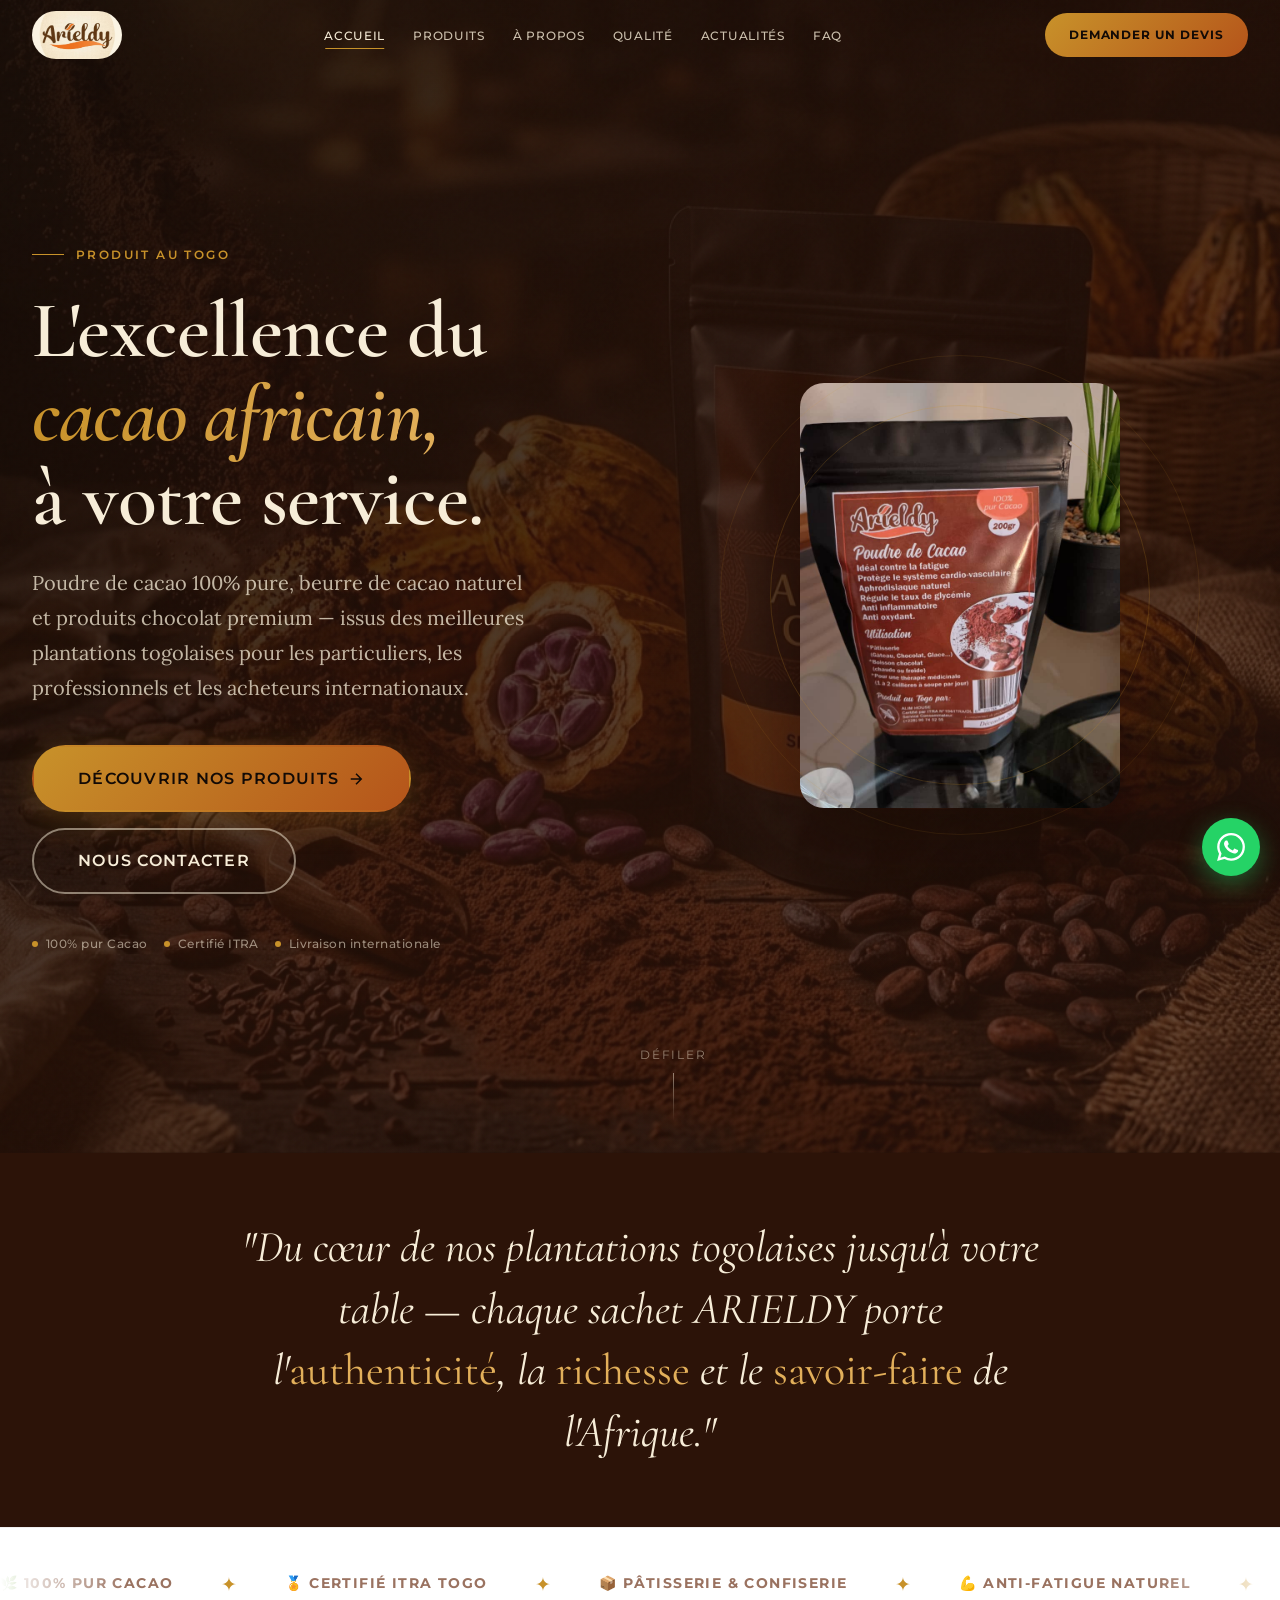
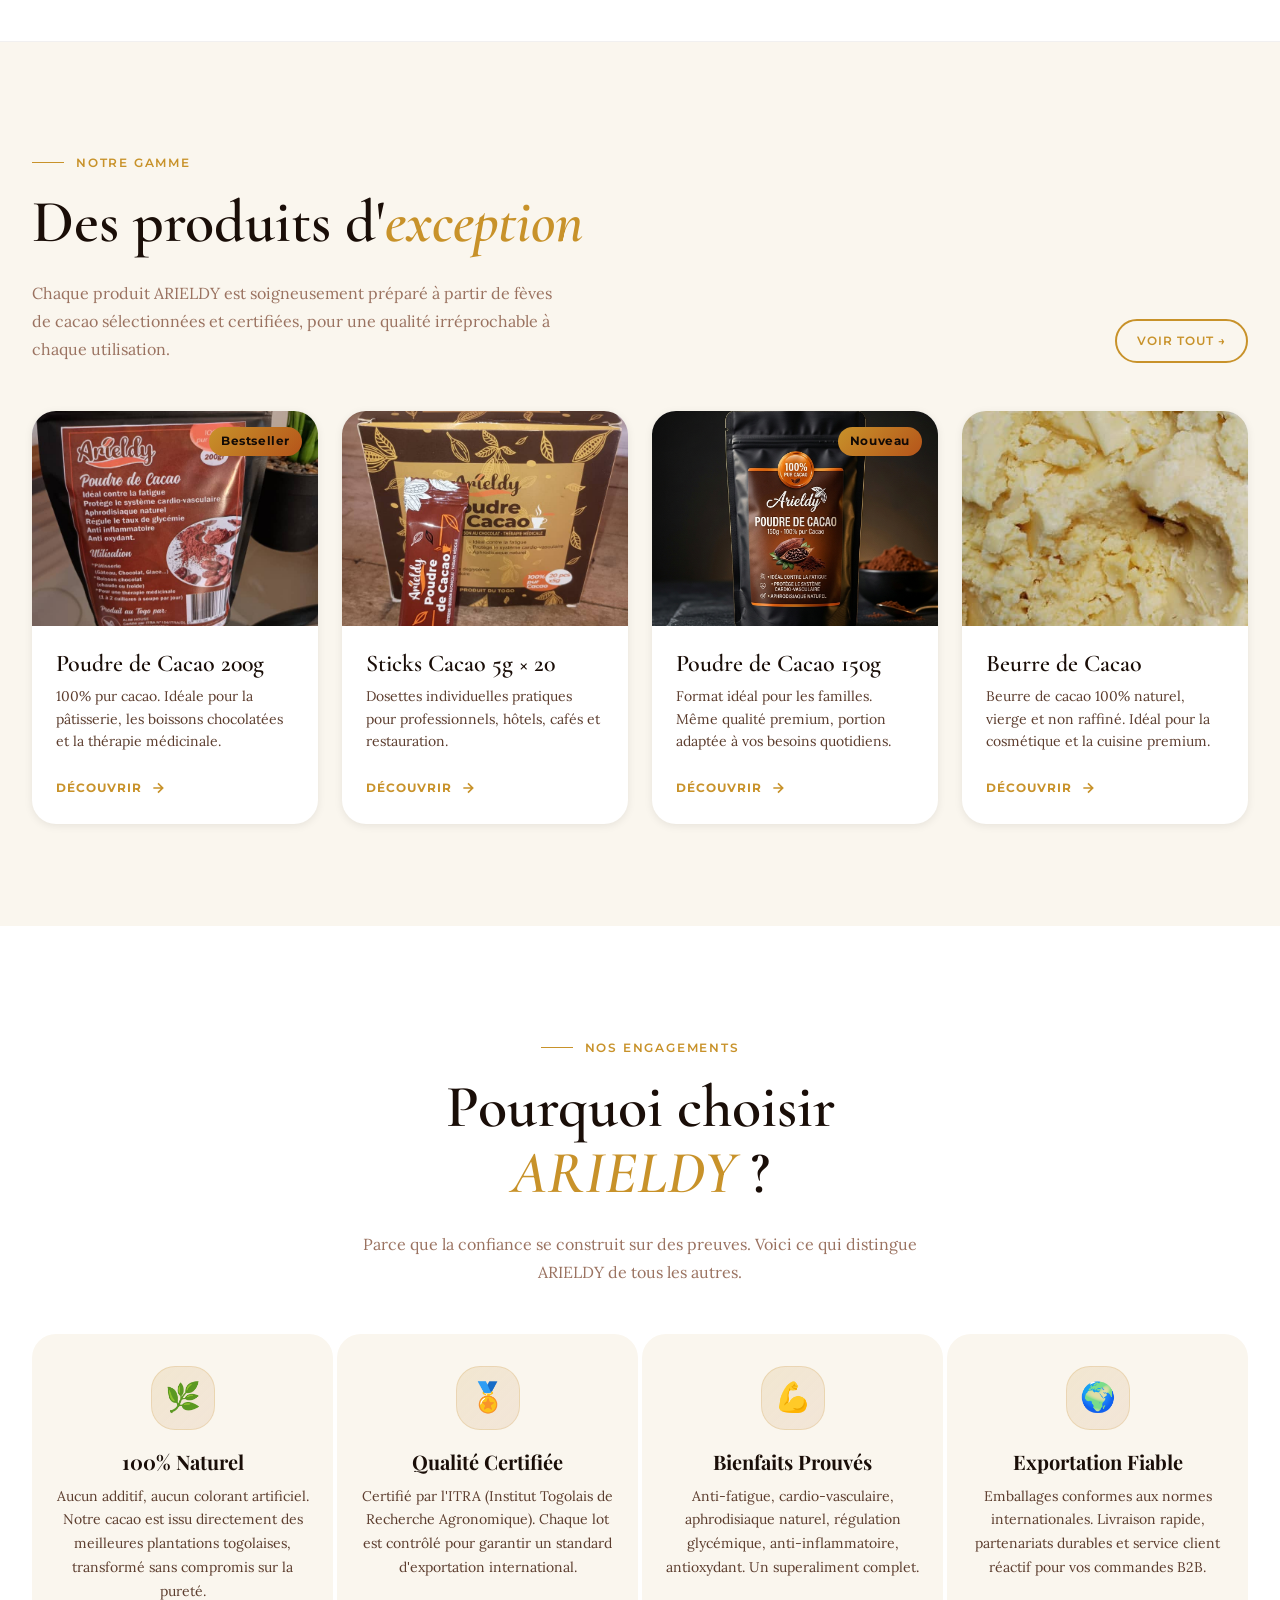
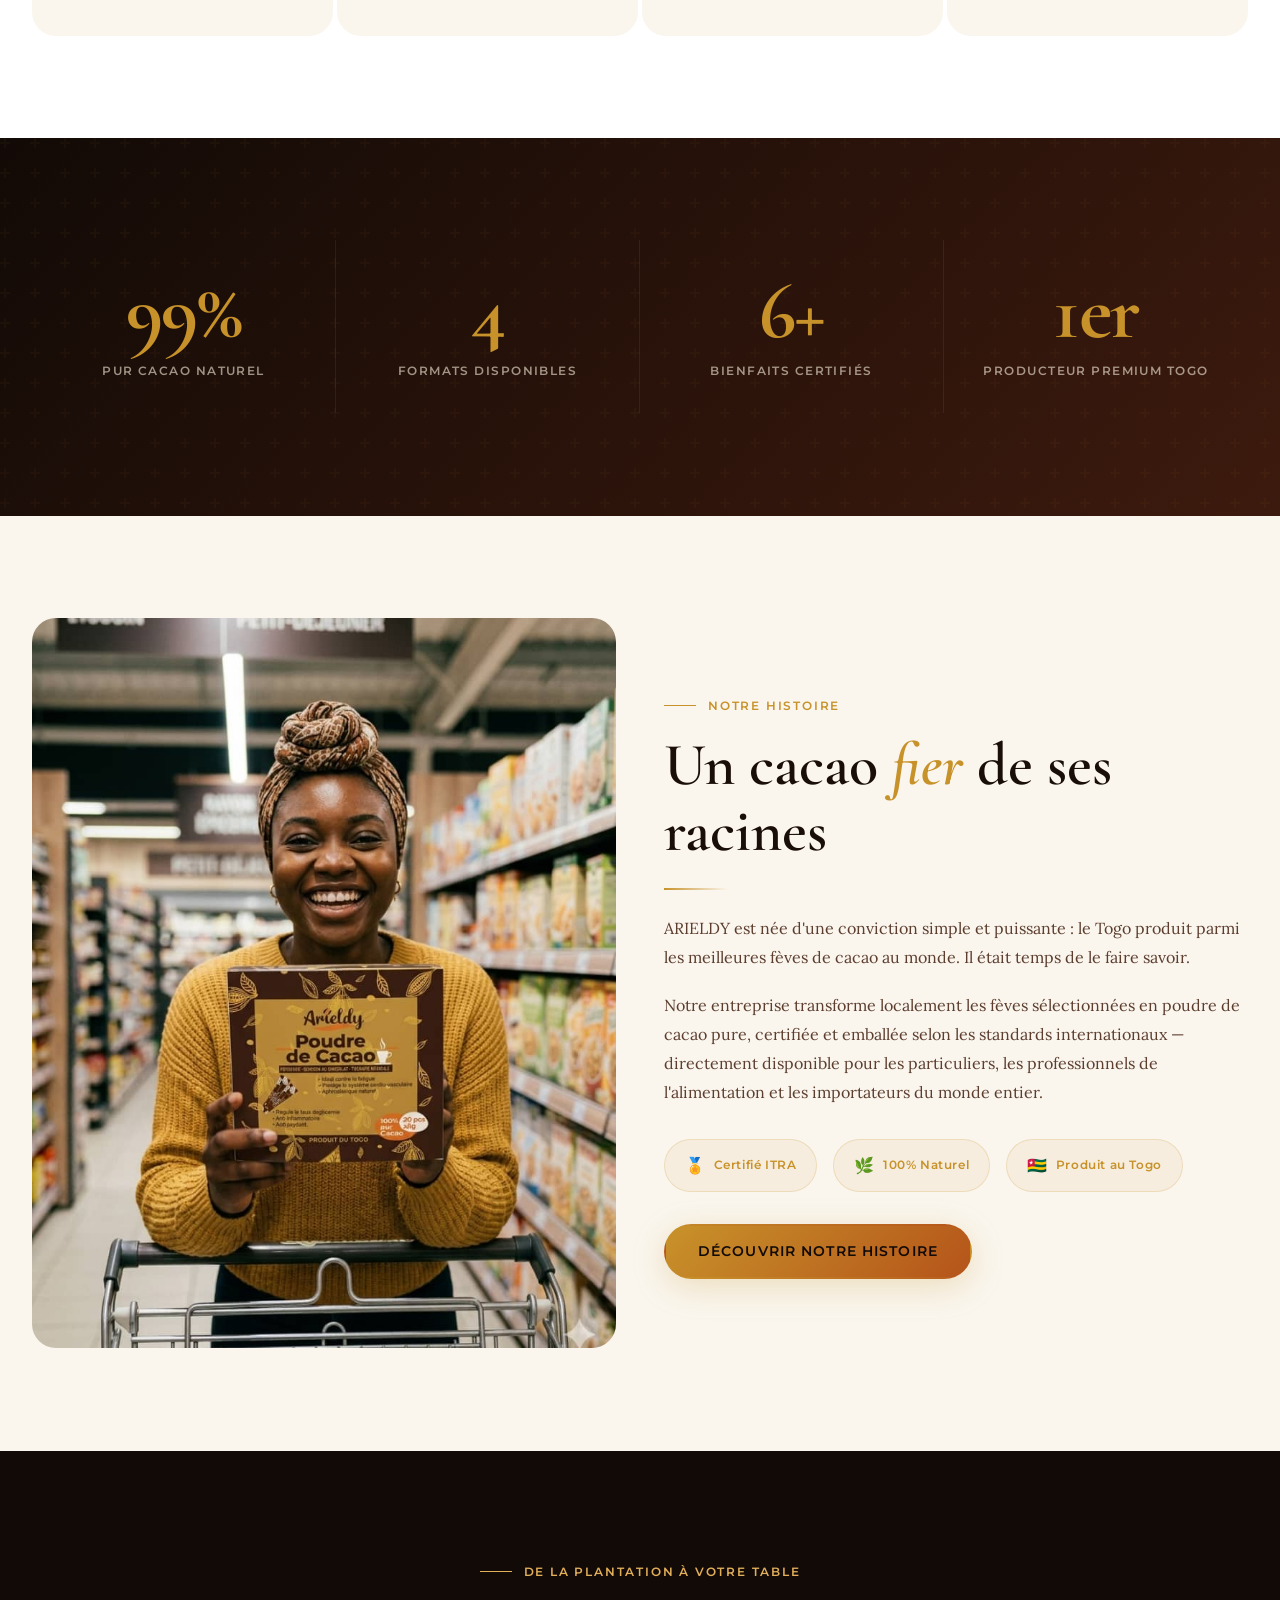
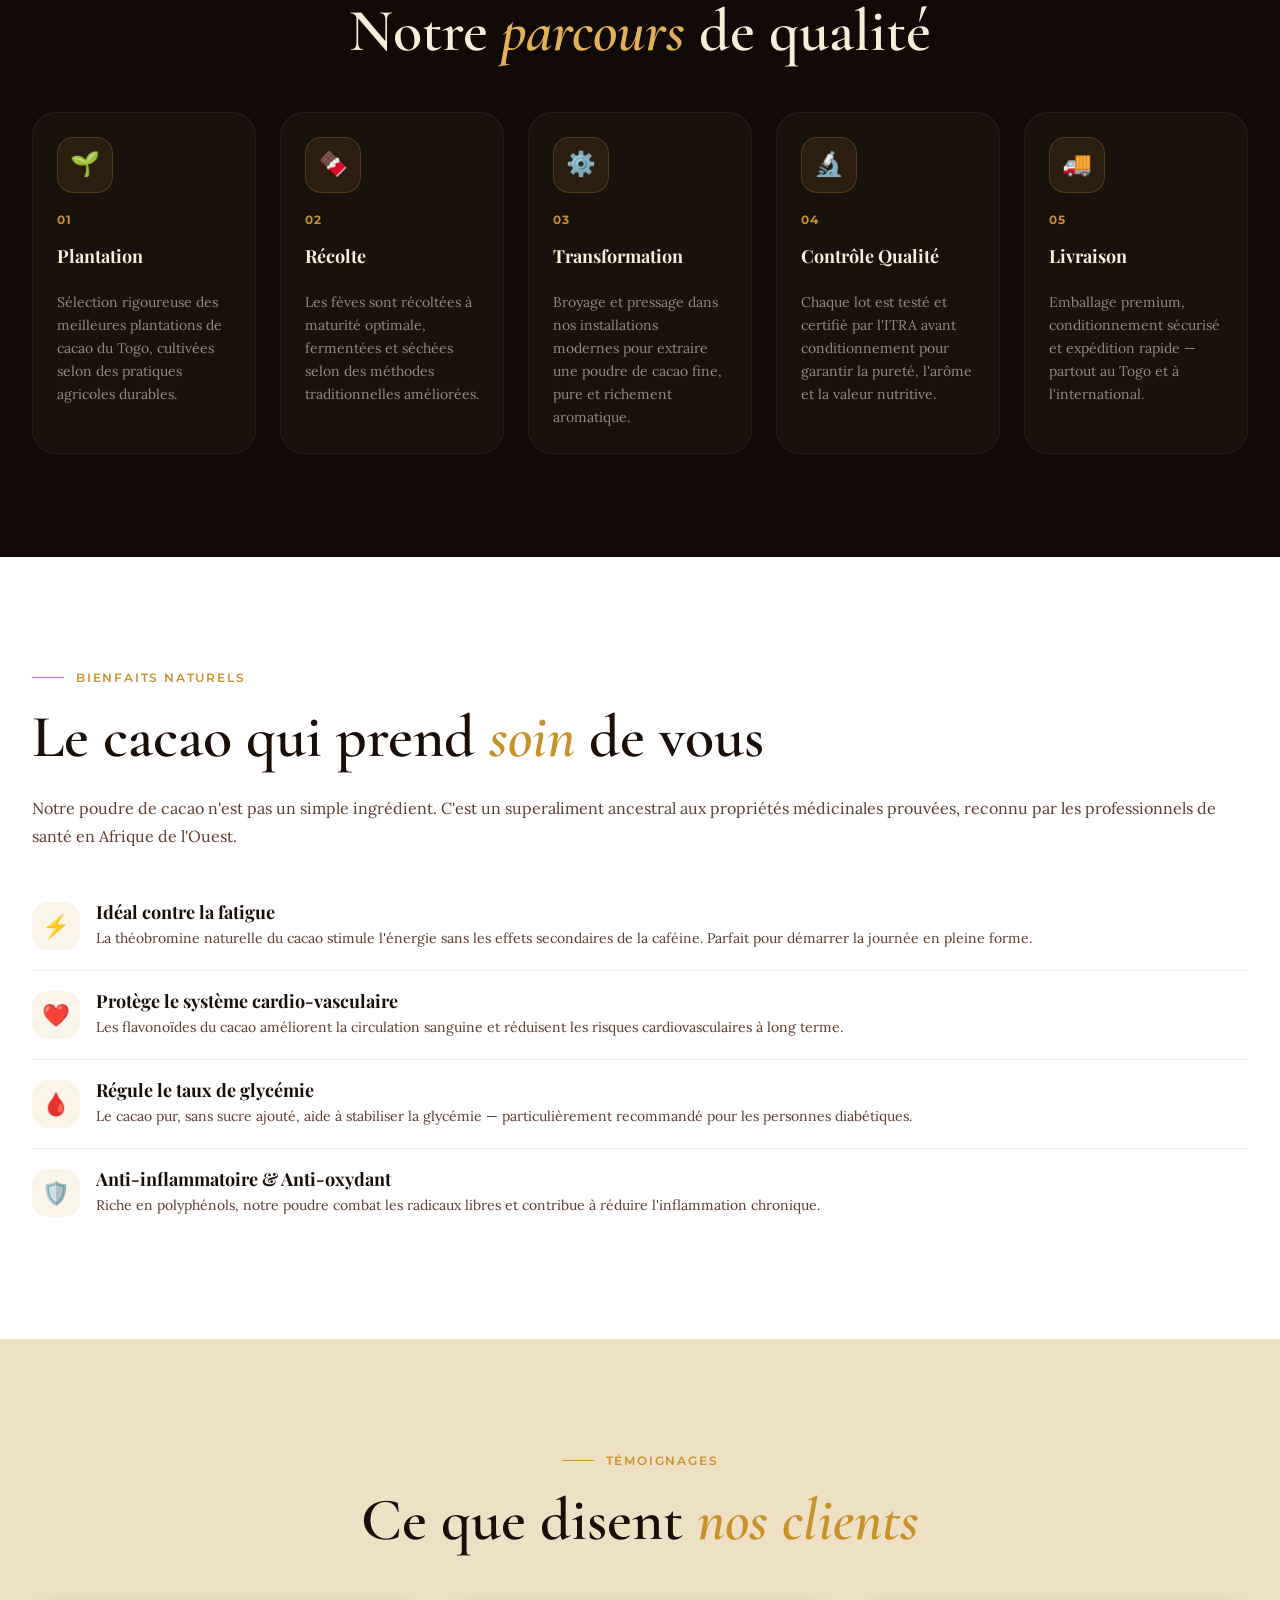
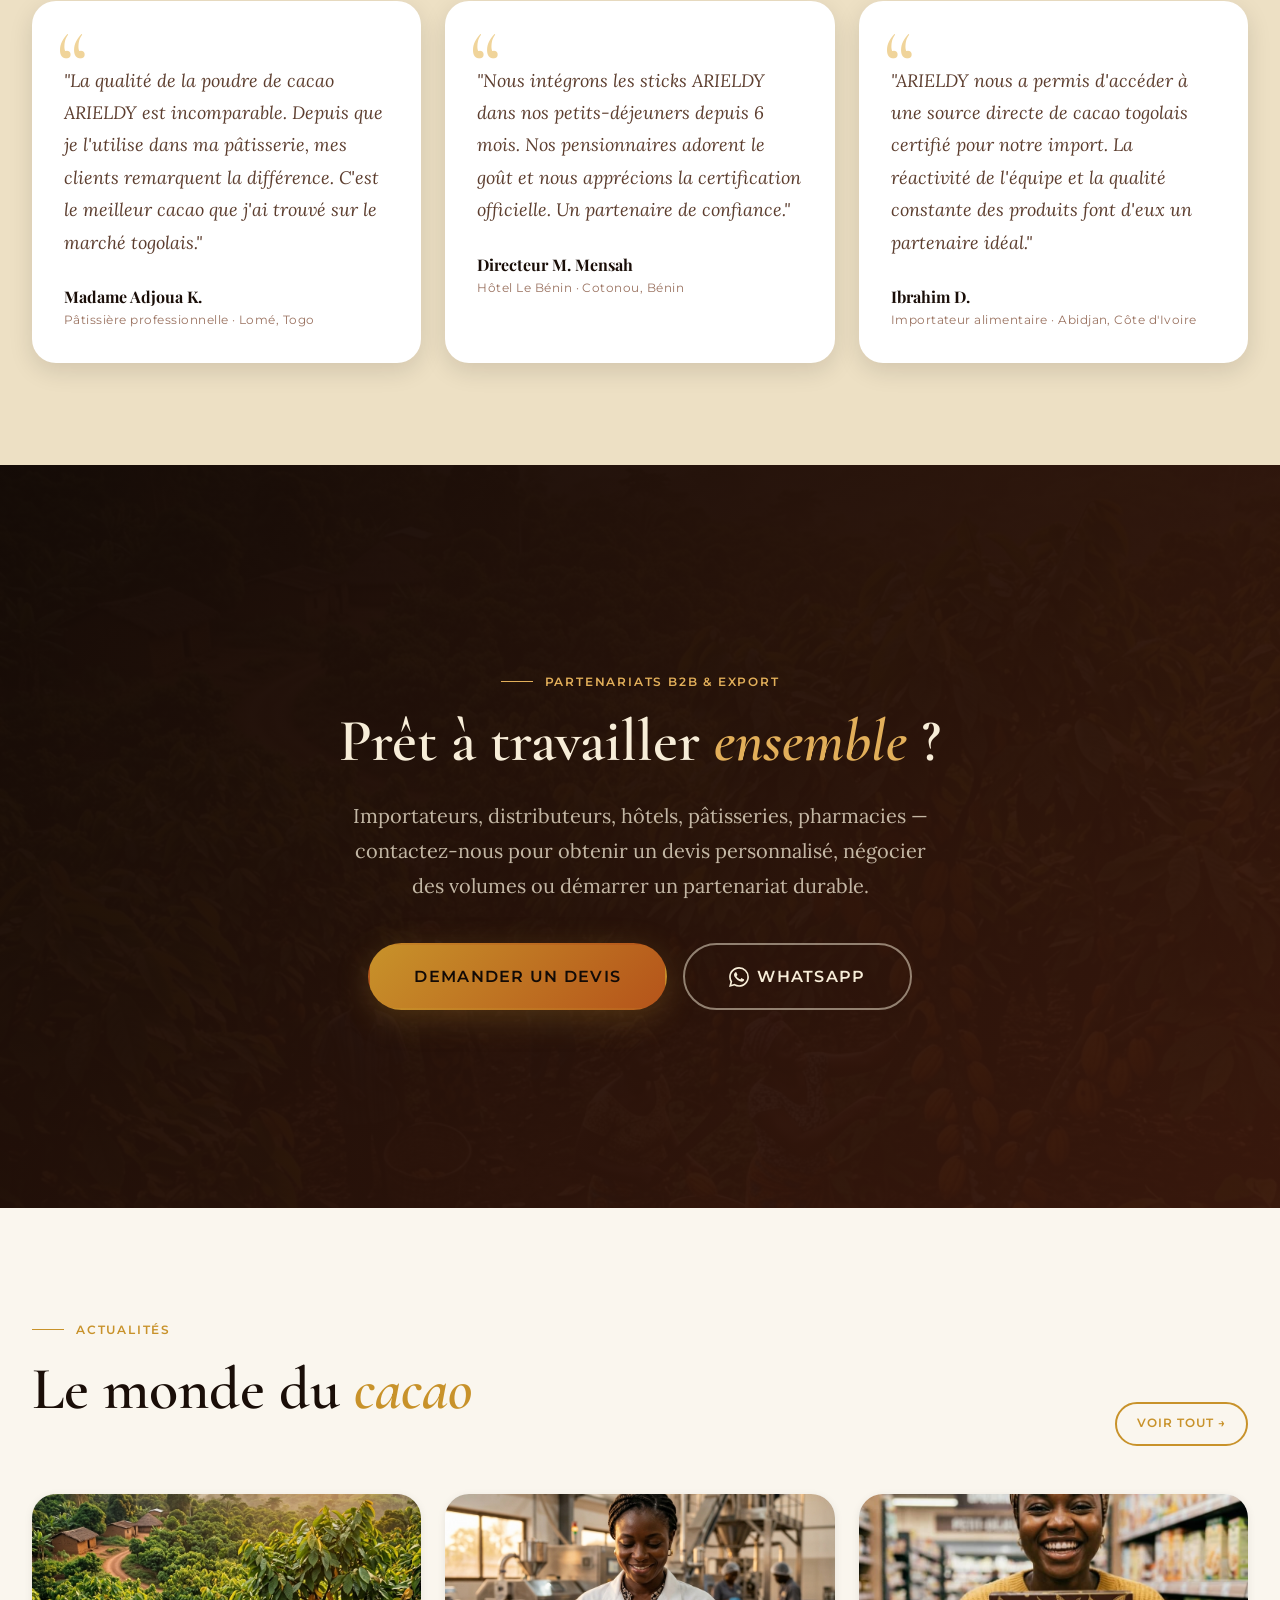
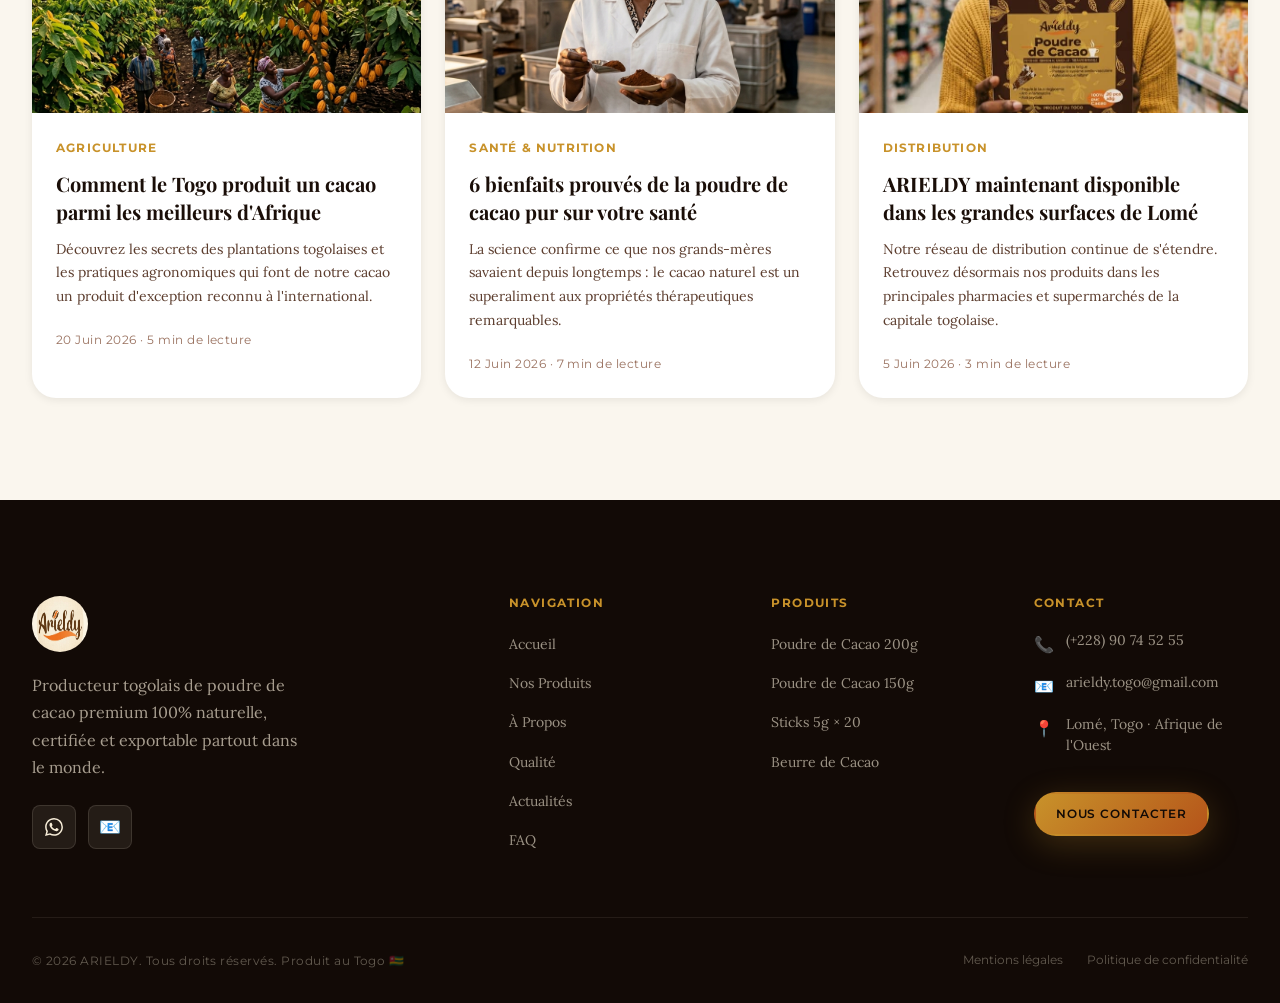
==== commit 1e5a55b6: "clean: remove redundant Arieldy text next to the logo in headers" ====
--- a/index.html
+++ b/index.html
@@ -51,7 +51,6 @@
     <div class="nav__inner">
       <a href="index.html" class="nav__logo" aria-label="ARIELDY Accueil">
         <img src="images/LOGO.jpeg" alt="Logo Arieldy" width="48" height="48">
-        <span class="nav__logo-text">Arieldy</span>
       </a>
 
       <ul class="nav__links" role="list">
@@ -77,7 +76,6 @@
   <div class="nav__mobile" id="mobile-menu" role="dialog" aria-label="Menu principal" aria-modal="true">
     <div class="nav__mobile-logo" aria-hidden="true">
       <img src="images/LOGO.jpeg" alt="" width="48" height="48">
-      <span>Arieldy</span>
     </div>
     <button class="nav__mobile-close" aria-label="Fermer le menu">✕</button>
     <ul class="nav__mobile-links" role="list">
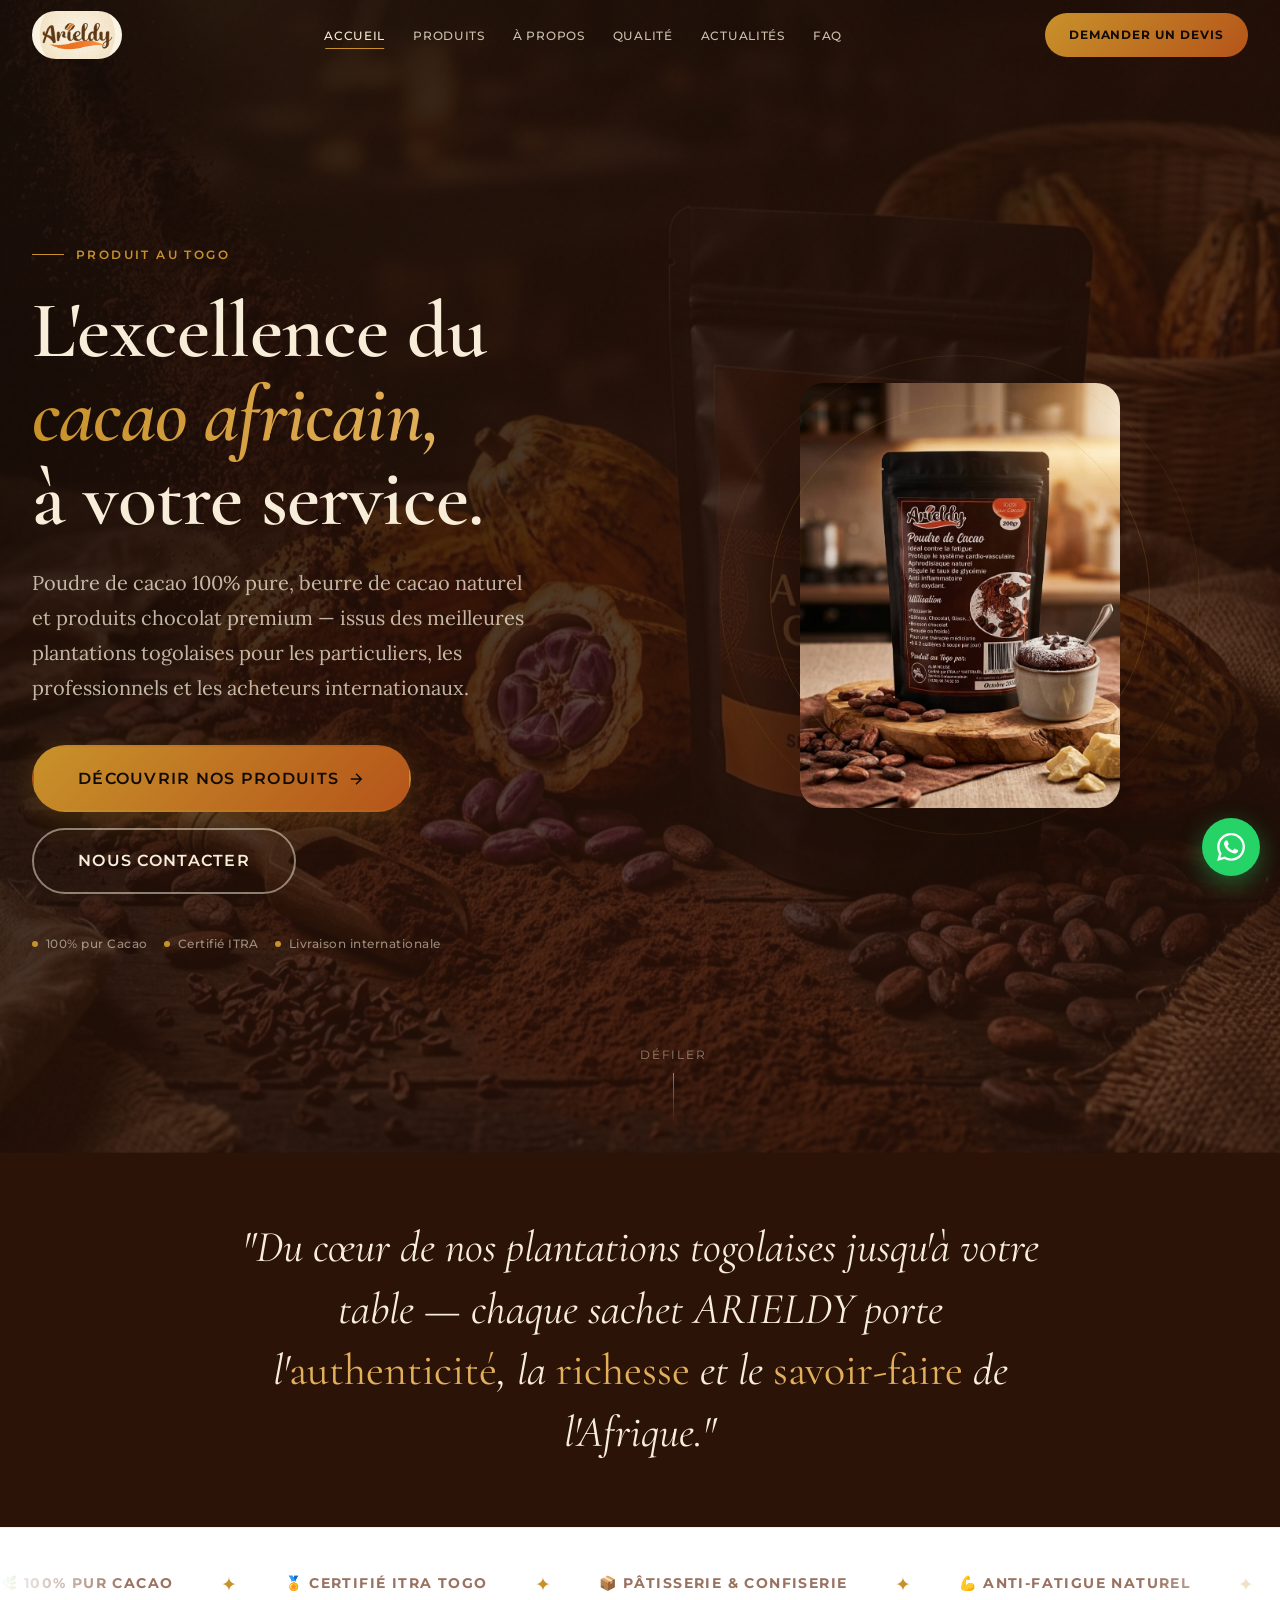
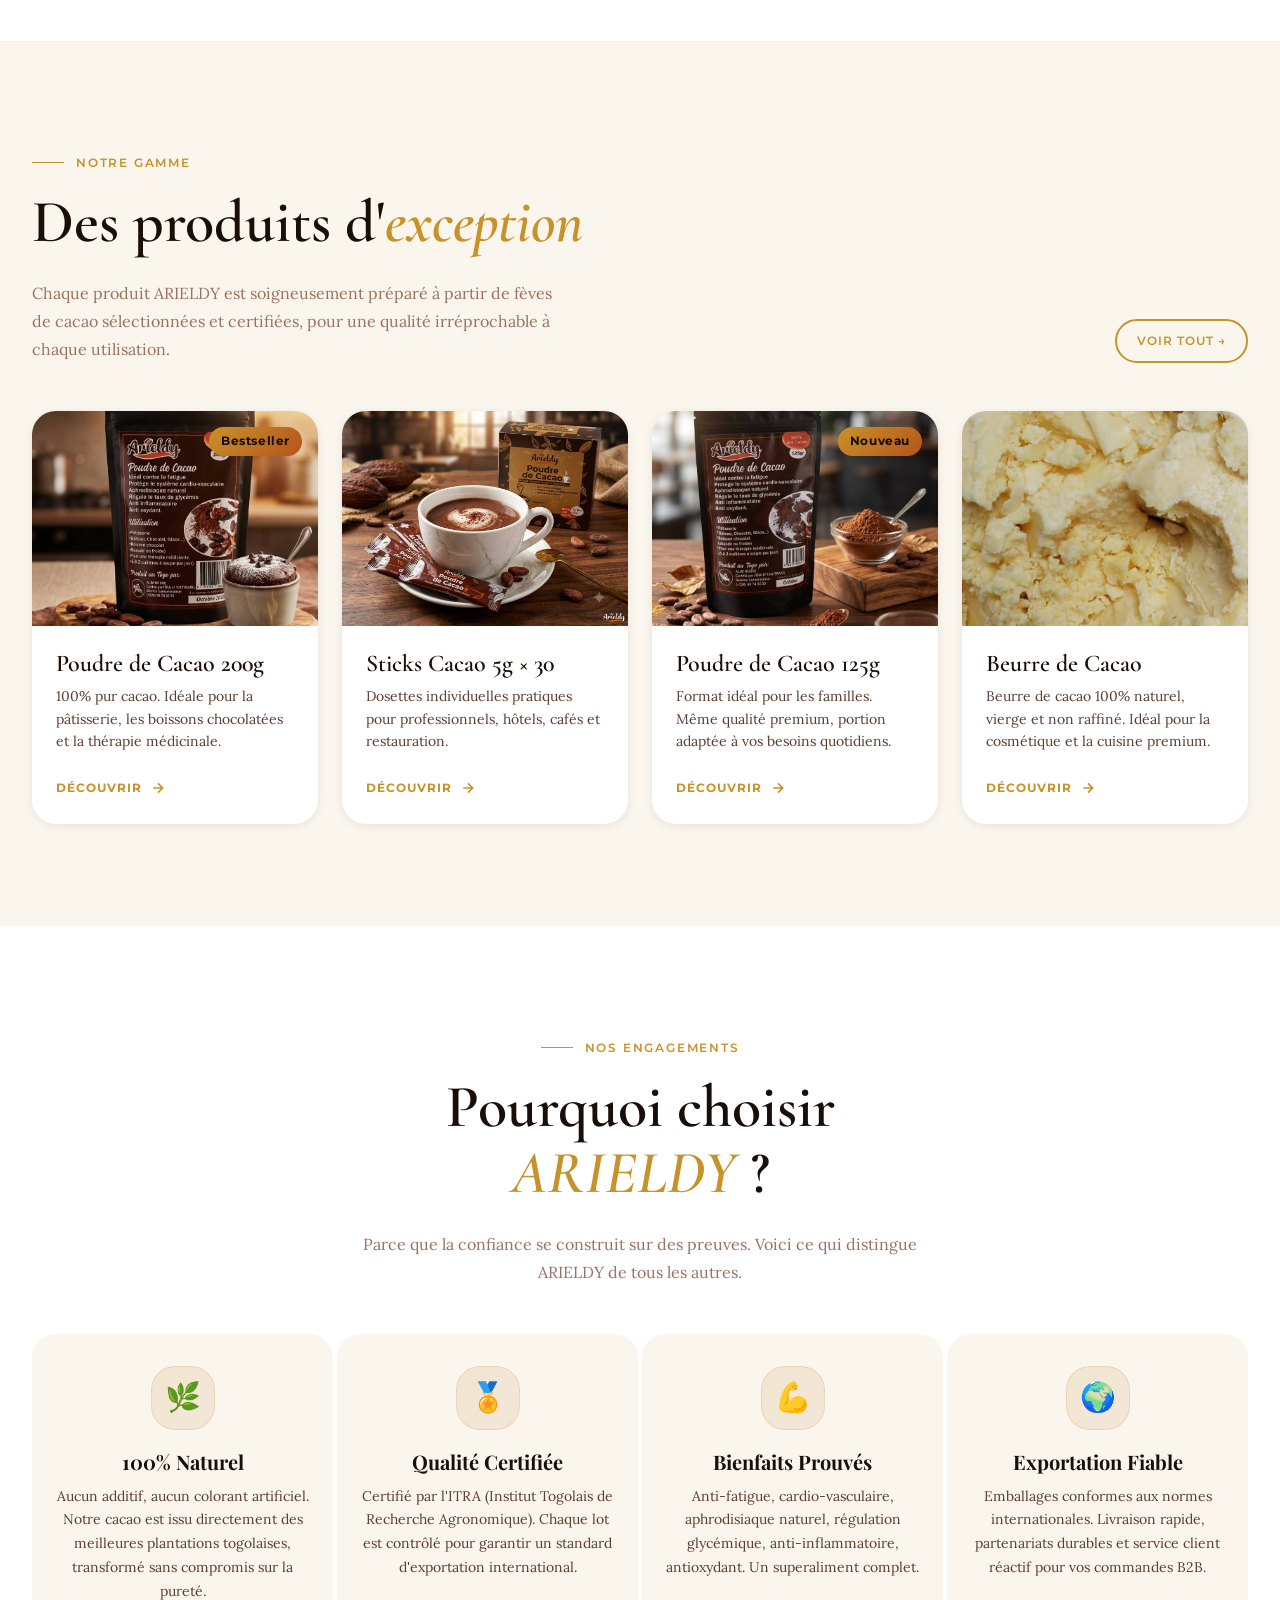
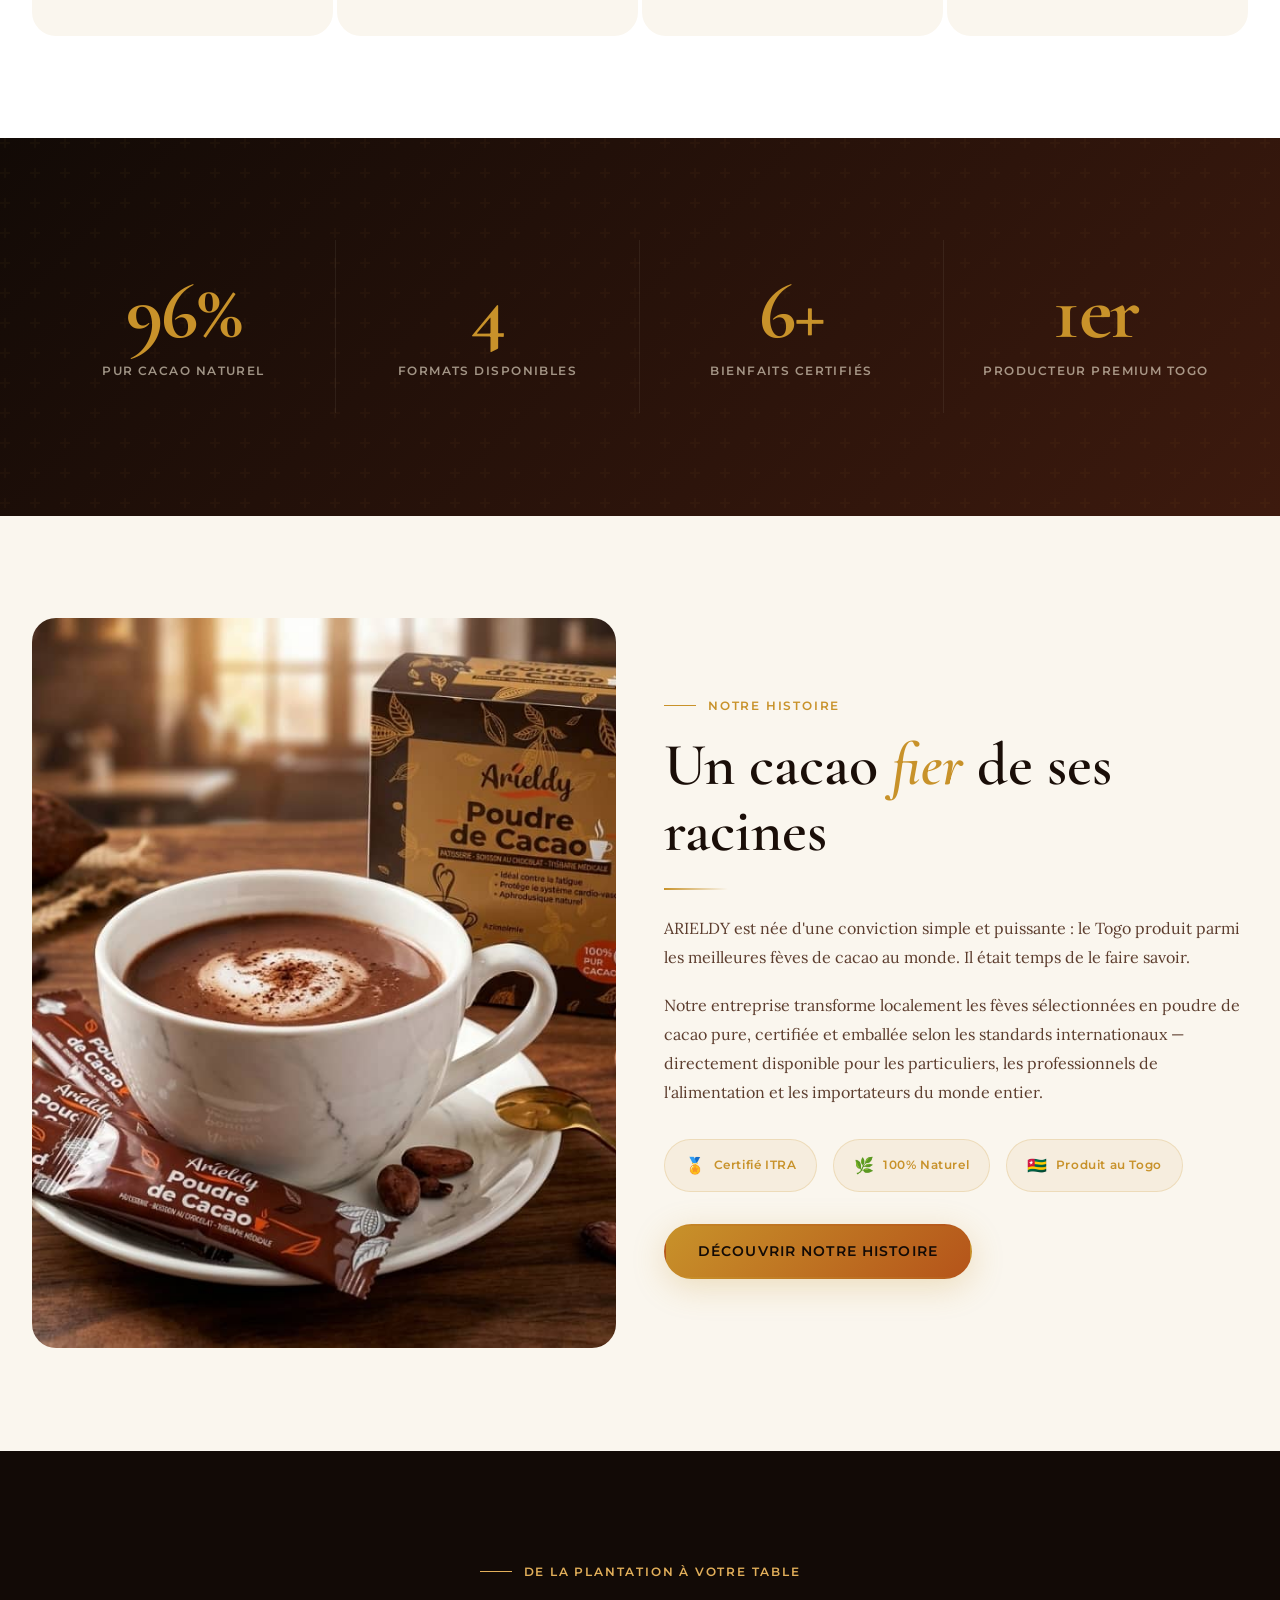
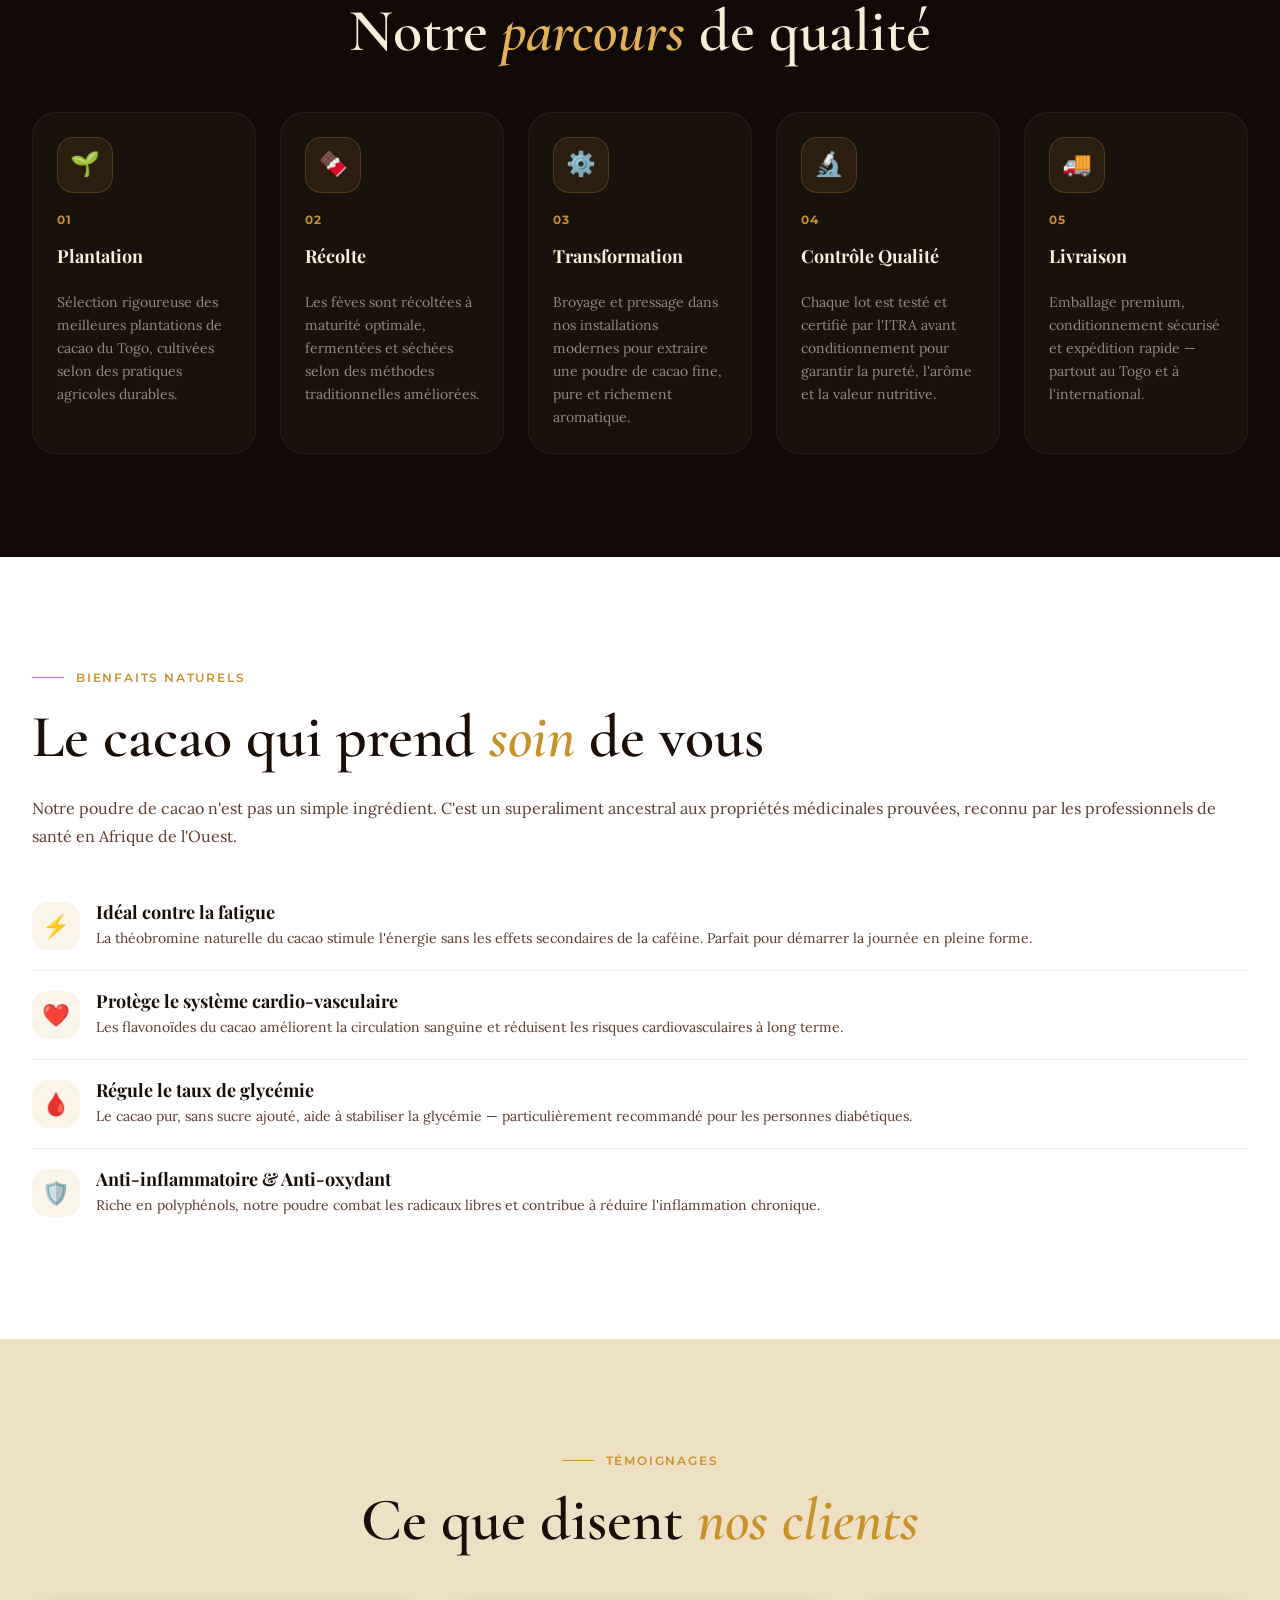
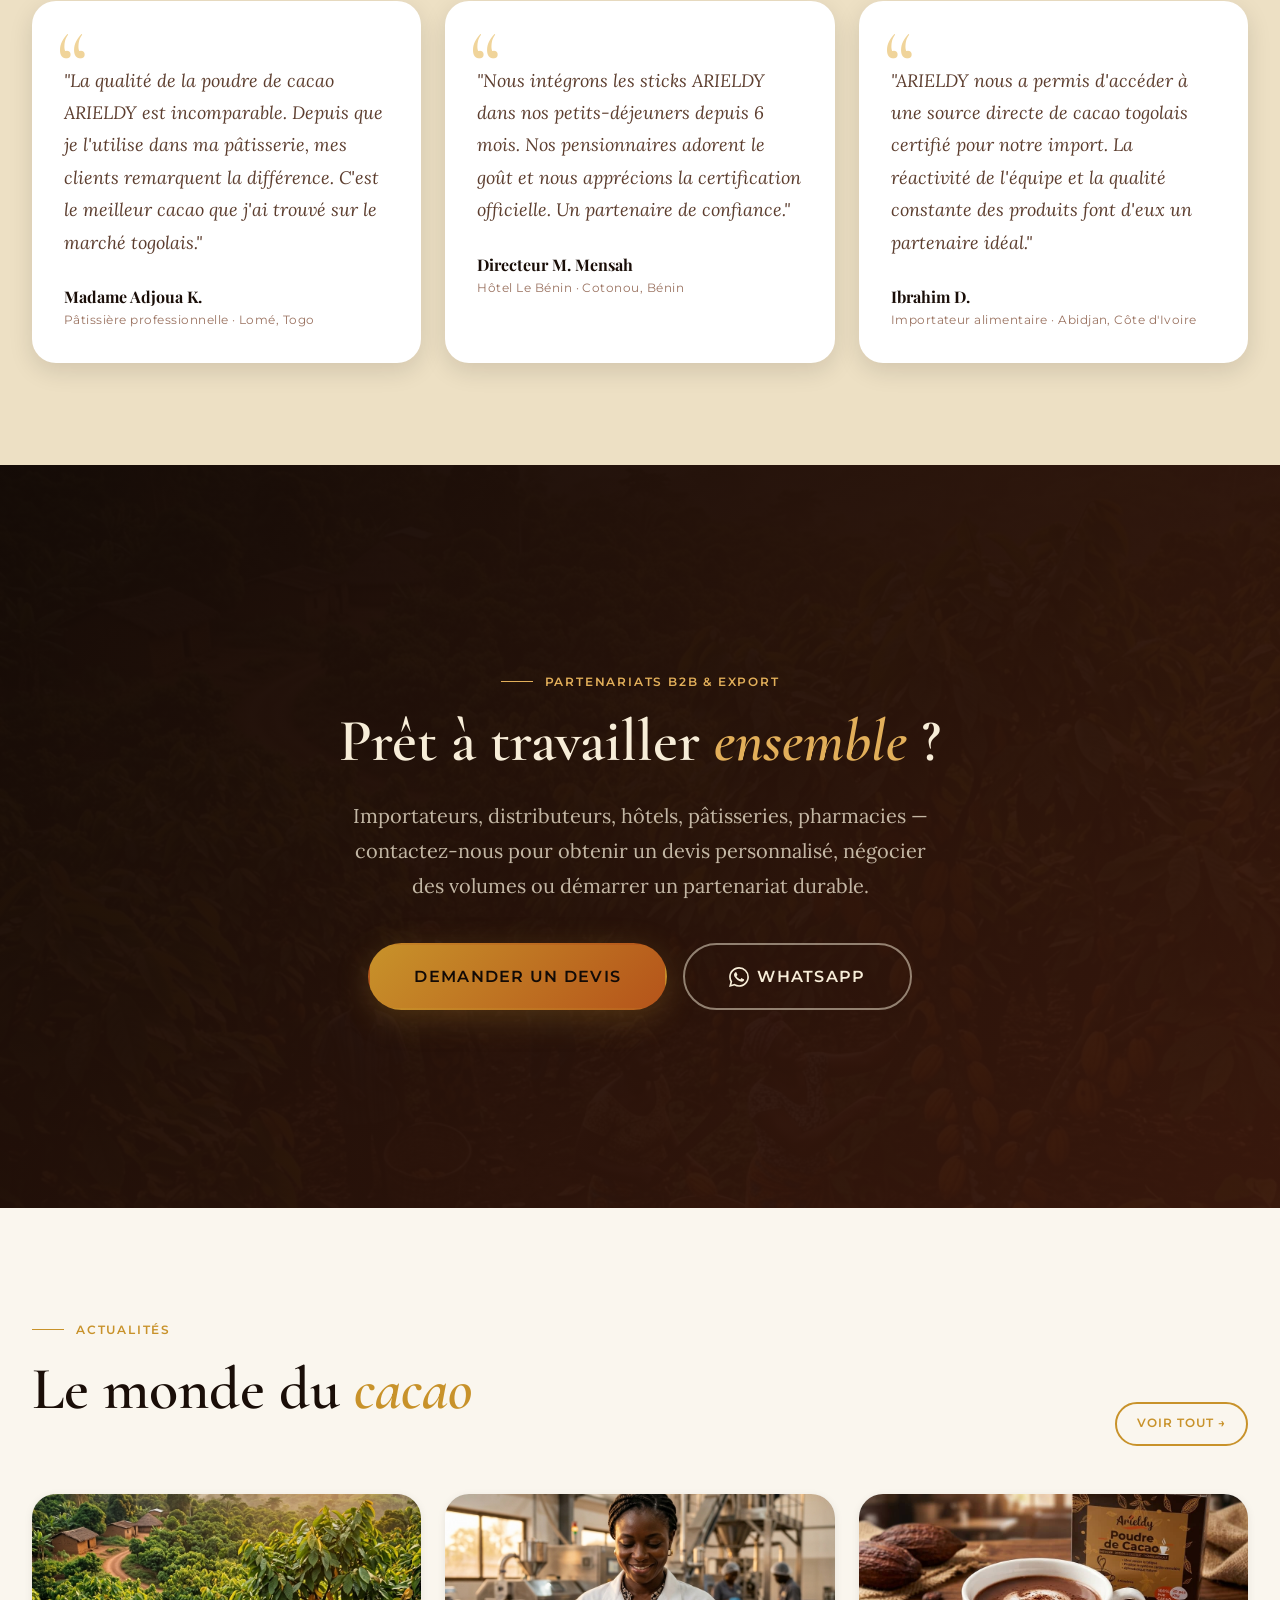
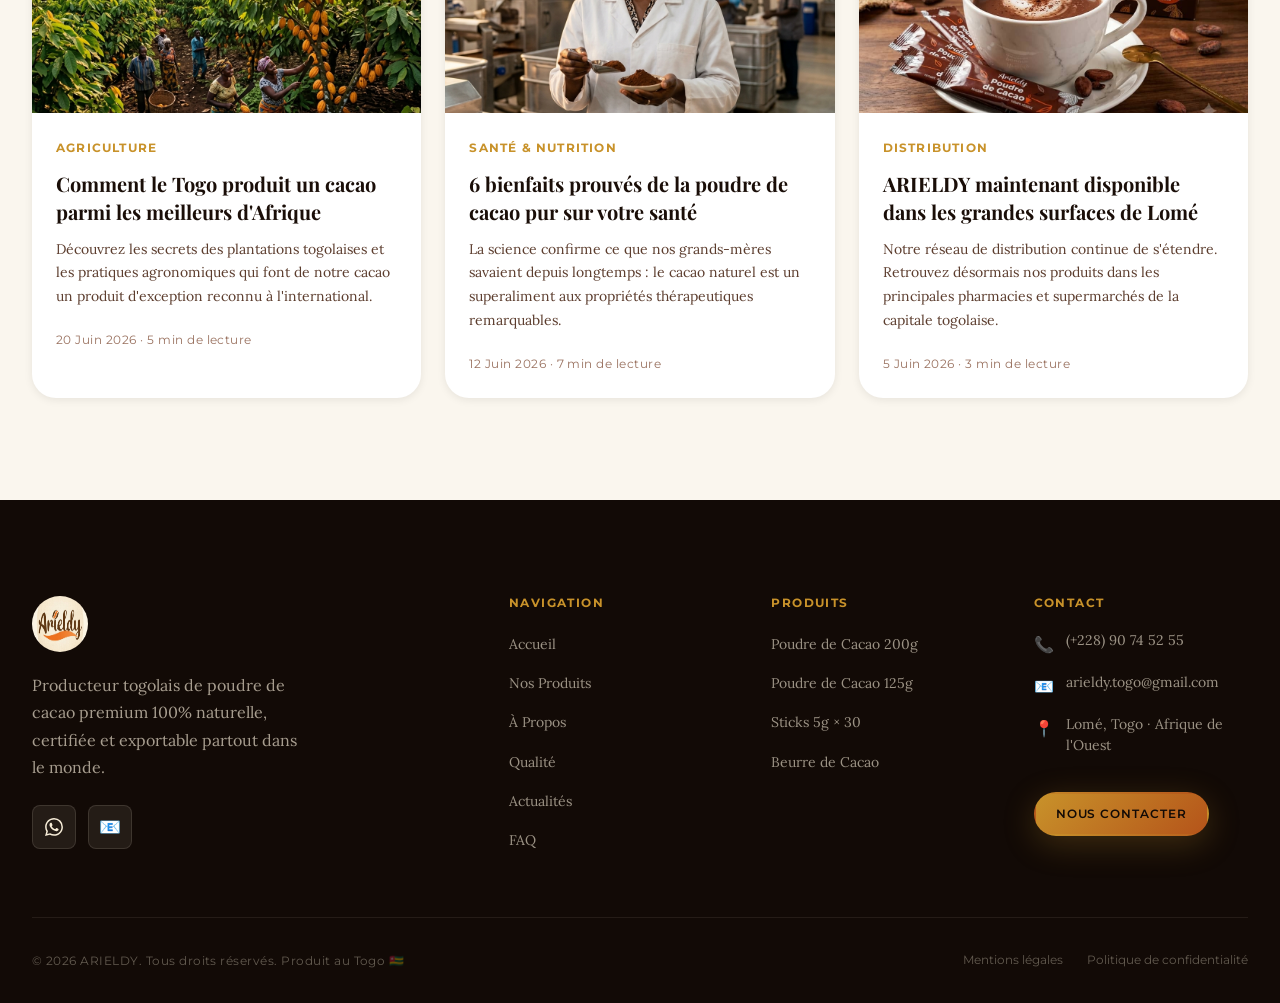
==== commit e07e517b: "feat: replace 150g format with 125g, update sticks to 30x5g, and update presentation images" ====
--- a/index.html
+++ b/index.html
@@ -1,4 +1,4 @@
-<!DOCTYPE html>
+﻿<!DOCTYPE html>
 <html lang="fr">
 <head>
   <meta charset="UTF-8">
@@ -157,7 +157,7 @@
               <div class="hero__deco-ring-2"></div>
               <div class="hero__deco-ring"></div>
               <img
-                src="images/200G (5).jpeg"
+                src="images/200G_IMAGE.jpeg"
                 alt=""
                 class="hero__product-img"
                 width="320"
@@ -249,7 +249,7 @@
           <article class="product-card" data-reveal data-delay="100">
             <div class="product-card__img-wrap">
               <img
-                src="images/200G (5).jpeg"
+                src="images/200G_IMAGE.jpeg"
                 alt="Poudre de cacao Arieldy 200g – sachet noir avec étiquette marron"
                 class="product-card__img"
                 loading="lazy"
@@ -275,7 +275,7 @@
           <article class="product-card" data-reveal data-delay="200">
             <div class="product-card__img-wrap">
               <img
-                src="images/STICK (3).jpeg"
+                src="images/STICK_IMAGE.jpeg"
                 alt="Poudre de cacao Arieldy en sticks individuels 5g – boîte dorée et marron"
                 class="product-card__img"
                 loading="lazy"
@@ -287,7 +287,7 @@
               </div>
             </div>
             <div class="product-card__body">
-              <h3 class="product-card__name">Sticks Cacao 5g × 20</h3>
+              <h3 class="product-card__name">Sticks Cacao 5g × 30</h3>
               <p class="product-card__desc">Dosettes individuelles pratiques pour professionnels, hôtels, cafés et restauration.</p>
               <a href="produit-sticks.html" class="product-card__link">
                 Découvrir
@@ -300,22 +300,22 @@
           <article class="product-card" data-reveal data-delay="300">
             <div class="product-card__img-wrap">
               <img
-                src="images/product_150g_mockup.png"
-                alt="Poudre de cacao Arieldy 150g – nouveau format économique"
+                src="images/125G_IMAGE.jpeg"
+                alt="Poudre de cacao Arieldy 125g – nouveau format économique"
                 class="product-card__img"
                 loading="lazy"
                 width="400"
                 height="300"
               >
               <div class="product-card__overlay">
-                <a href="produit-150g.html" class="btn btn--primary btn--sm">Voir le produit</a>
+                <a href="produit-125g.html" class="btn btn--primary btn--sm">Voir le produit</a>
               </div>
               <span class="product-card__badge">Nouveau</span>
             </div>
             <div class="product-card__body">
-              <h3 class="product-card__name">Poudre de Cacao 150g</h3>
+              <h3 class="product-card__name">Poudre de Cacao 125g</h3>
               <p class="product-card__desc">Format idéal pour les familles. Même qualité premium, portion adaptée à vos besoins quotidiens.</p>
-              <a href="produit-150g.html" class="product-card__link">
+              <a href="produit-125g.html" class="product-card__link">
                 Découvrir
                 <svg class="product-card__link-arrow" viewBox="0 0 24 24" fill="none" stroke="currentColor" stroke-width="2.5" aria-hidden="true"><path d="M5 12h14M12 5l7 7-7 7"/></svg>
               </a>
@@ -437,7 +437,7 @@
           <div data-reveal="fade-left">
             <div class="about-img-wrap">
               <img
-                src="images/STICK (2).jpeg"
+                src="images/STICK_IMAGE.jpeg"
                 alt="Une femme africaine souriante tient fièrement une boîte de poudre de cacao Arieldy dans un supermarché"
                 loading="lazy"
                 width="600"
@@ -718,7 +718,7 @@
           <article class="blog-card" data-reveal data-delay="300">
             <div class="blog-card__img-wrap">
               <img
-                src="images/STICK (2).jpeg"
+                src="images/STICK_IMAGE.jpeg"
                 alt="Femme africaine souriante montrant une boîte de poudre de cacao Arieldy dans un supermarché"
                 class="blog-card__img"
                 loading="lazy"
@@ -777,8 +777,8 @@
           <h3 class="footer__col-title">Produits</h3>
           <ul class="footer__links" role="list">
             <li><a href="produit-200g.html" class="footer__link">Poudre de Cacao 200g</a></li>
-            <li><a href="produit-150g.html" class="footer__link">Poudre de Cacao 150g</a></li>
-            <li><a href="produit-sticks.html" class="footer__link">Sticks 5g × 20</a></li>
+            <li><a href="produit-125g.html" class="footer__link">Poudre de Cacao 125g</a></li>
+            <li><a href="produit-sticks.html" class="footer__link">Sticks 5g × 30</a></li>
             <li><a href="produit-beurre.html" class="footer__link">Beurre de Cacao</a></li>
           </ul>
         </div>
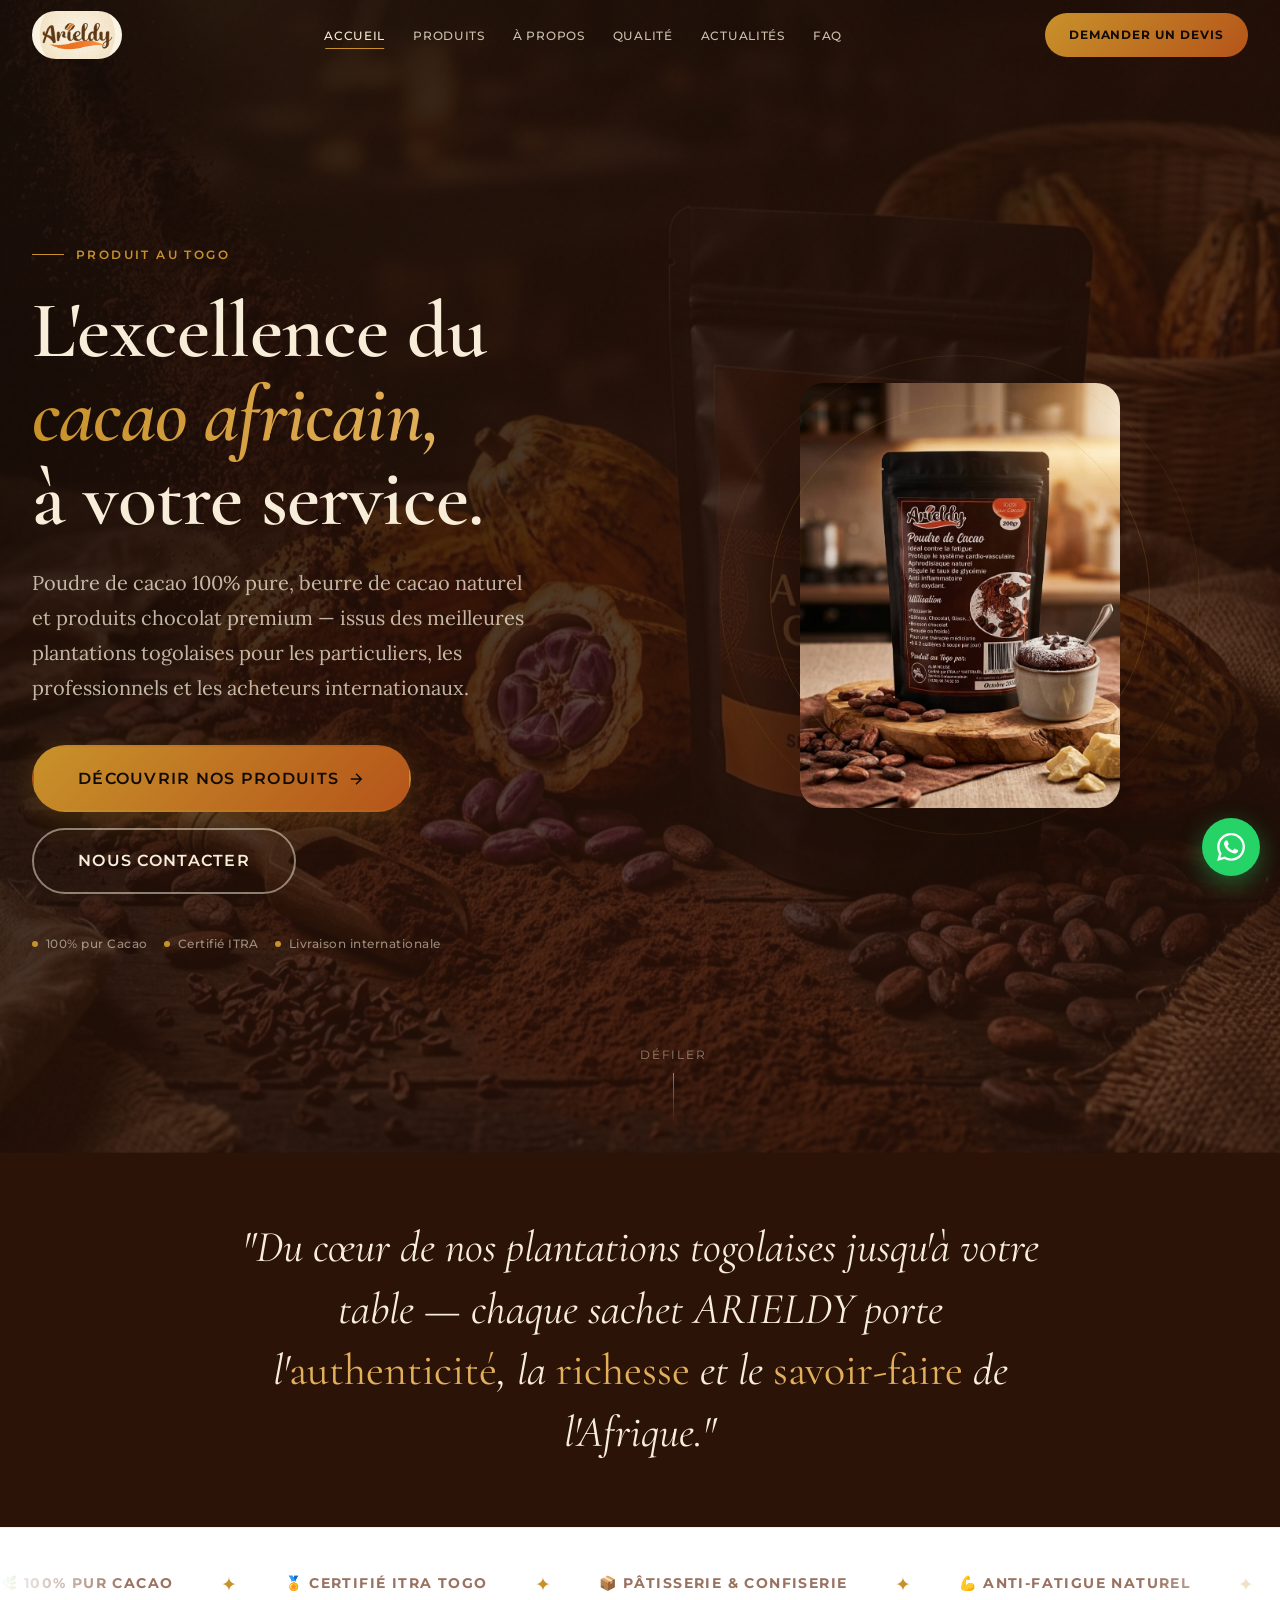
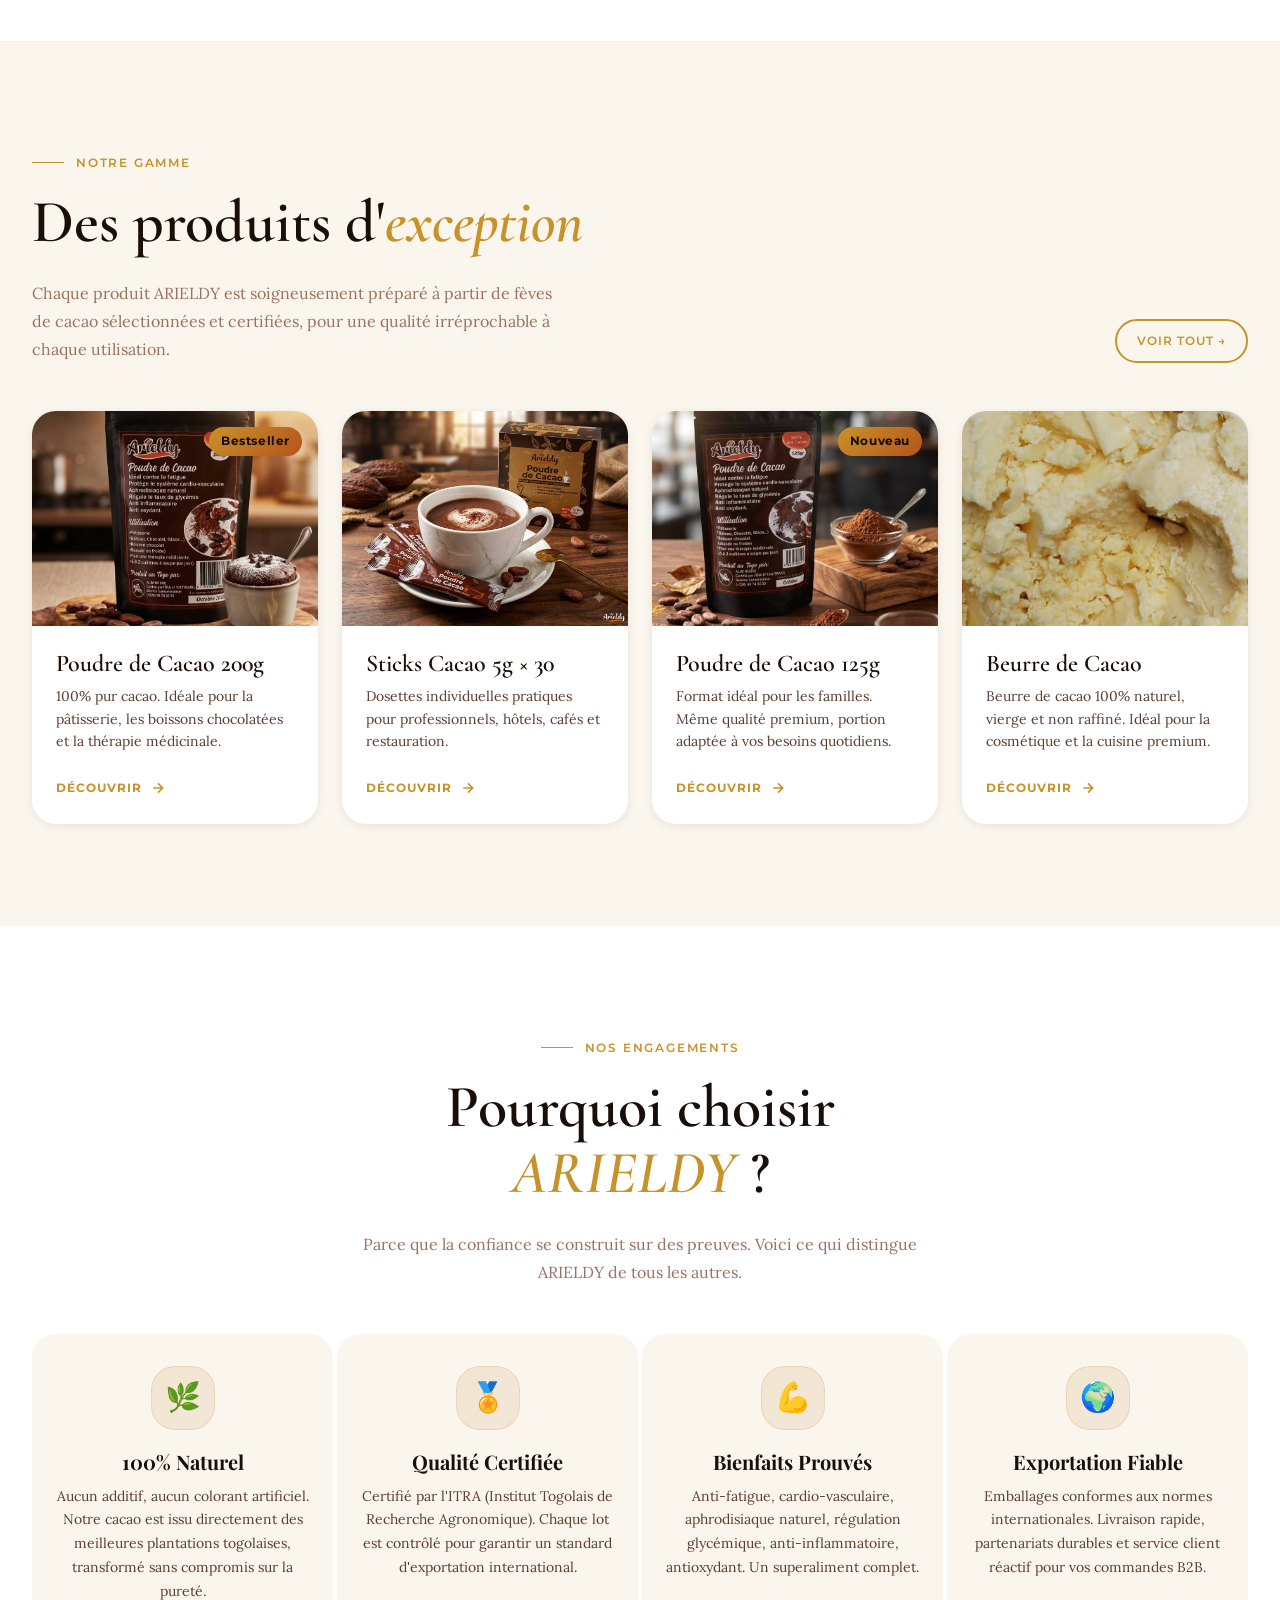
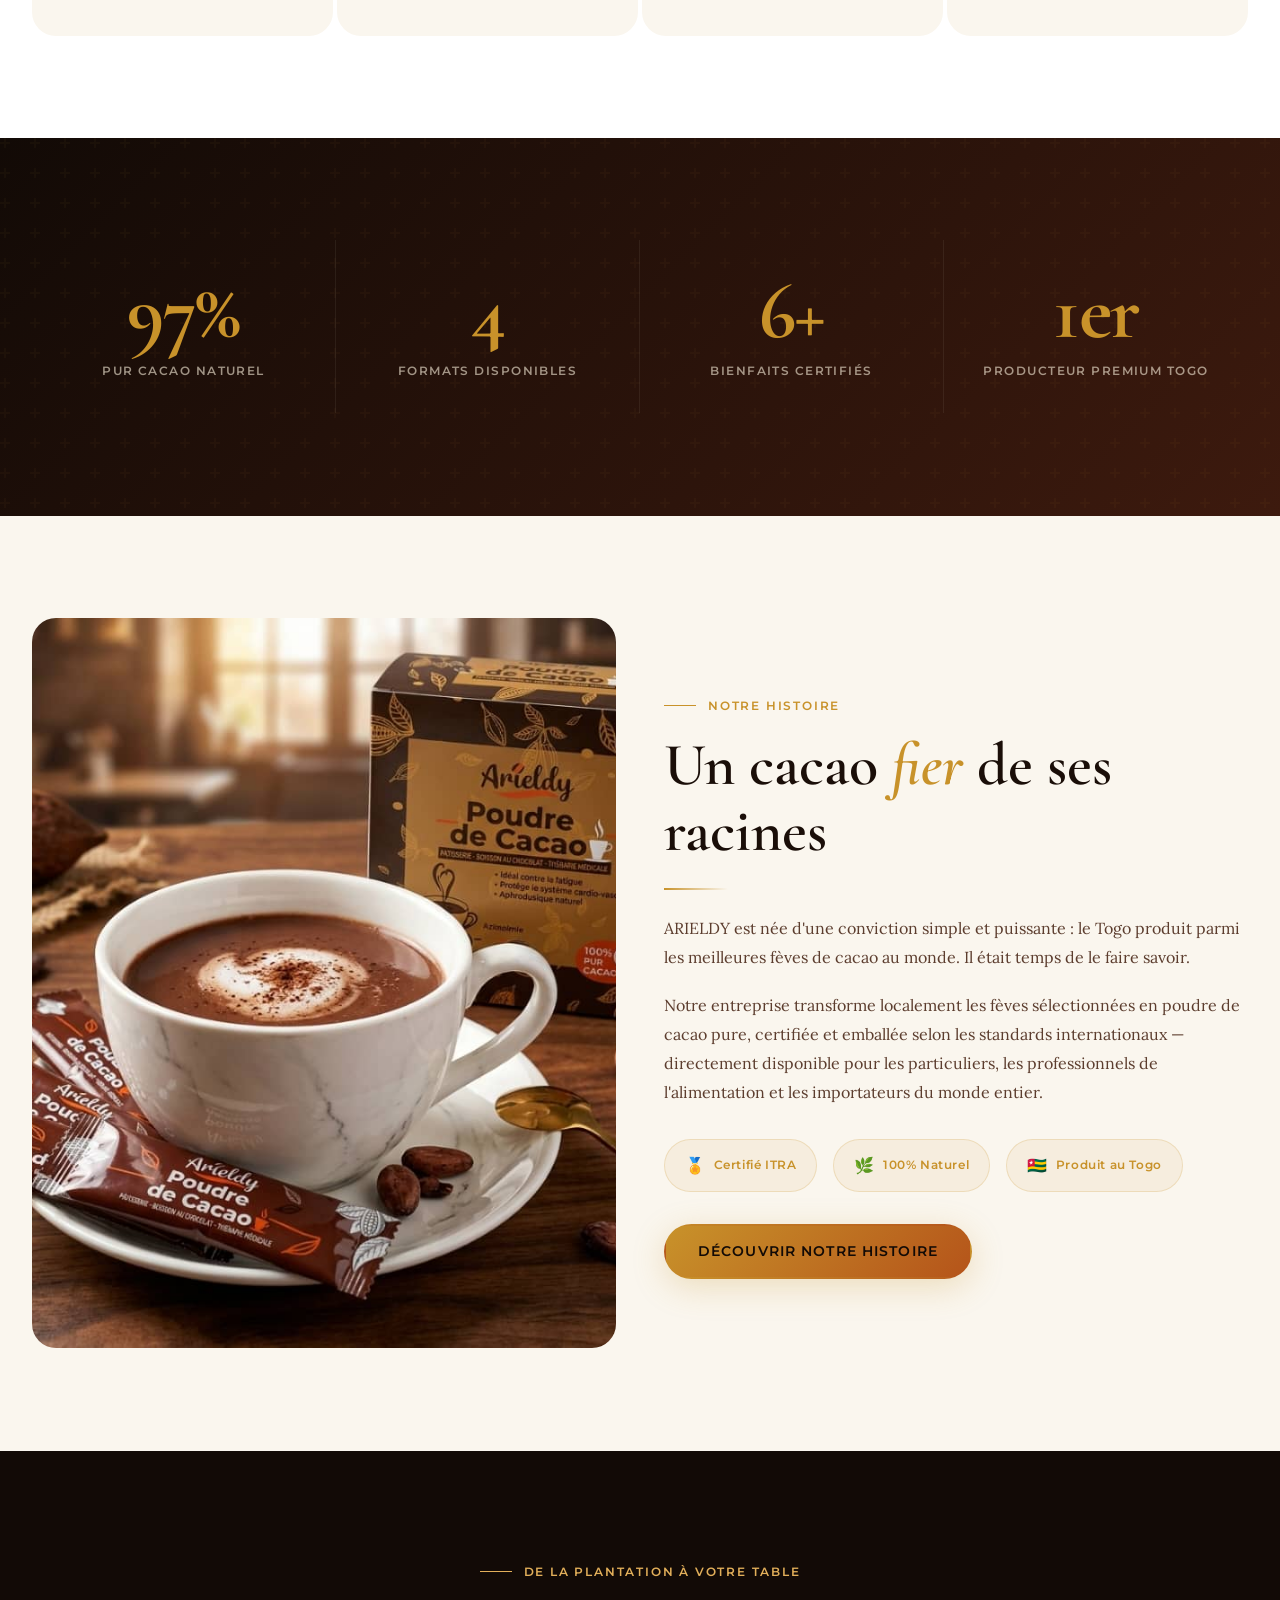
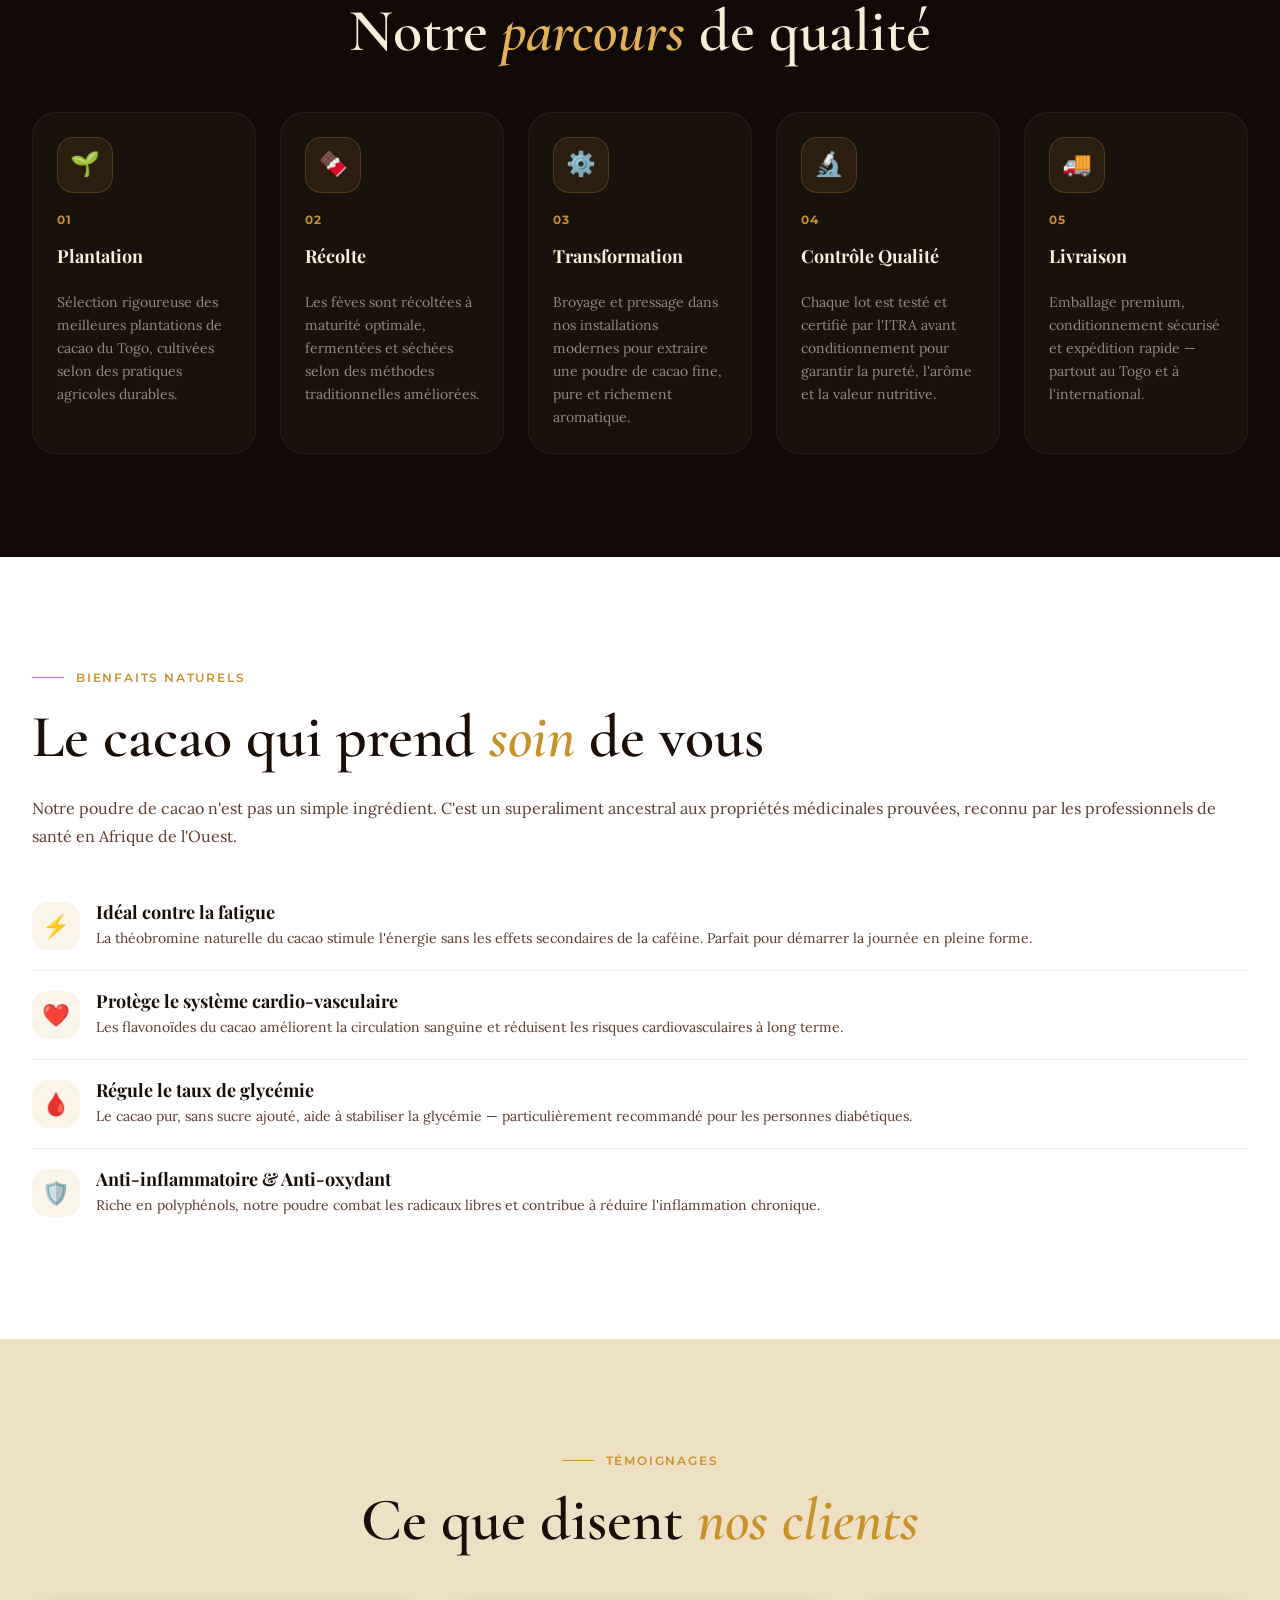
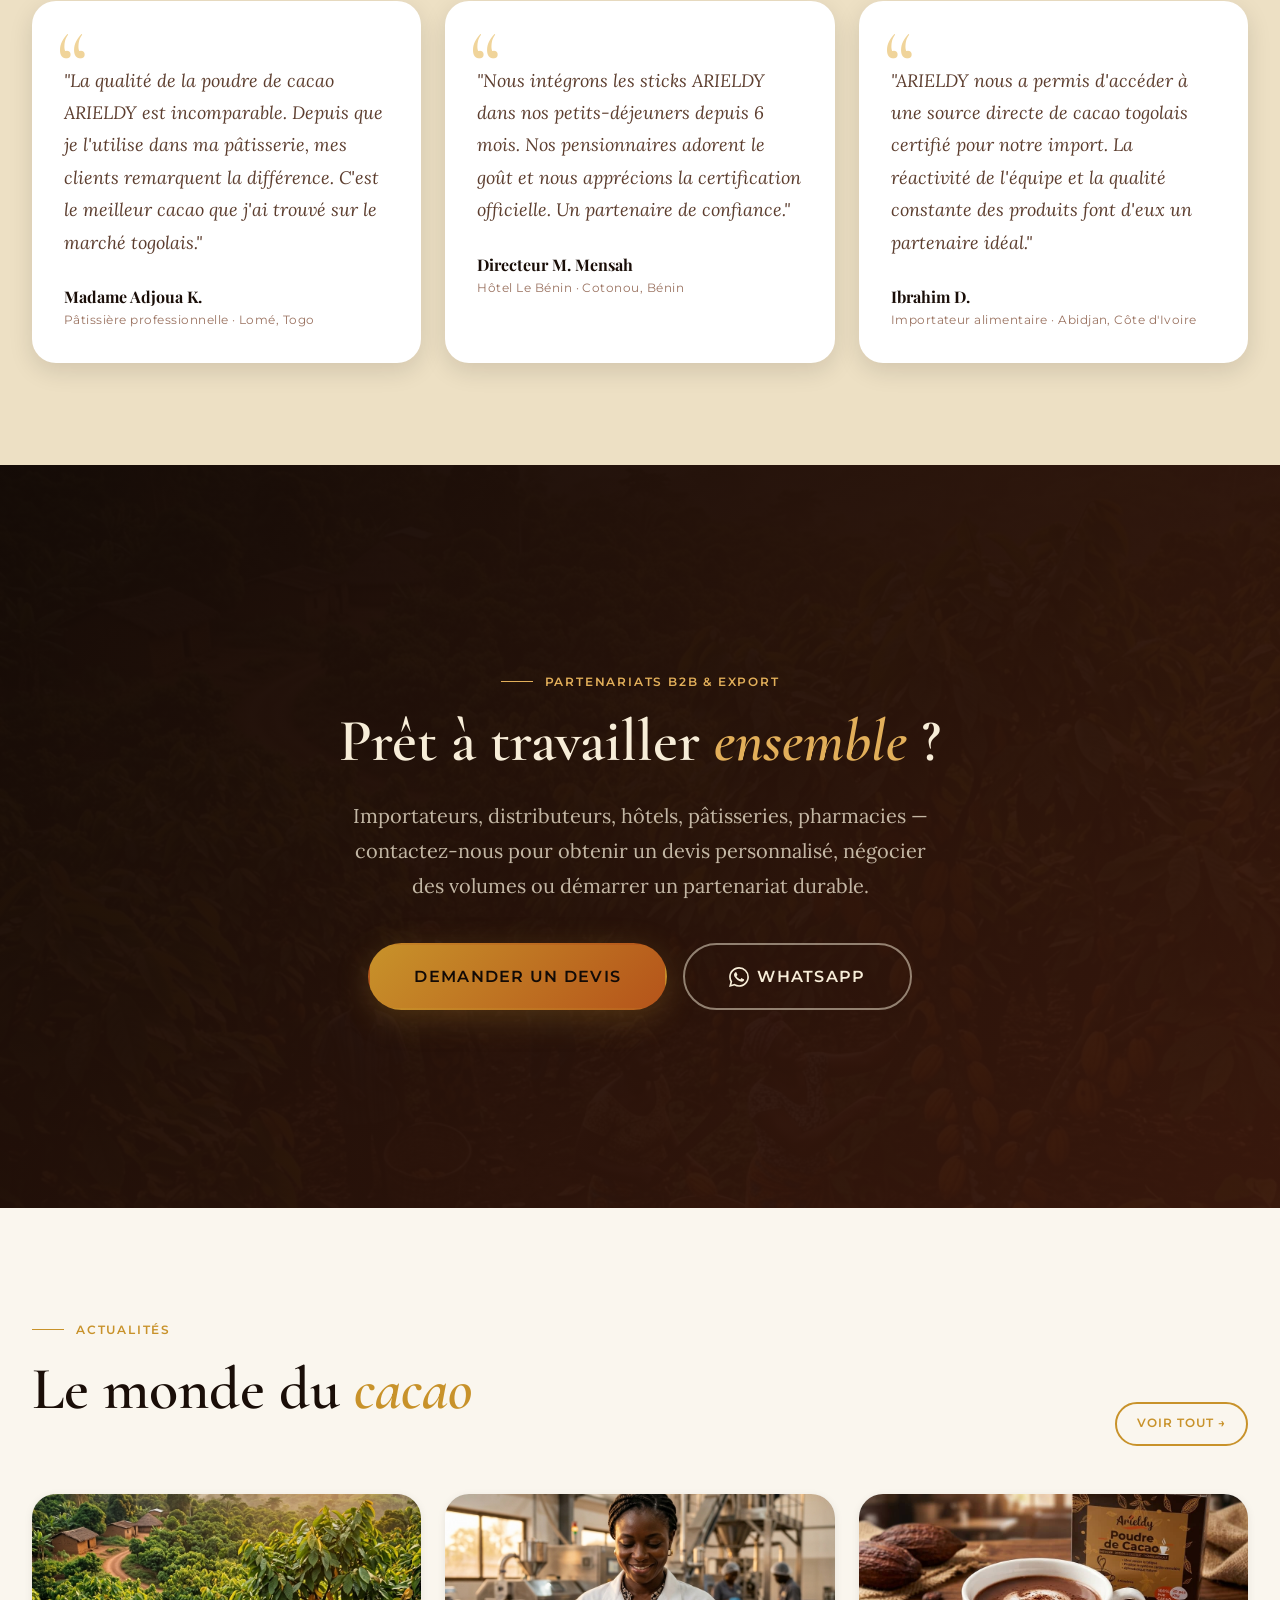
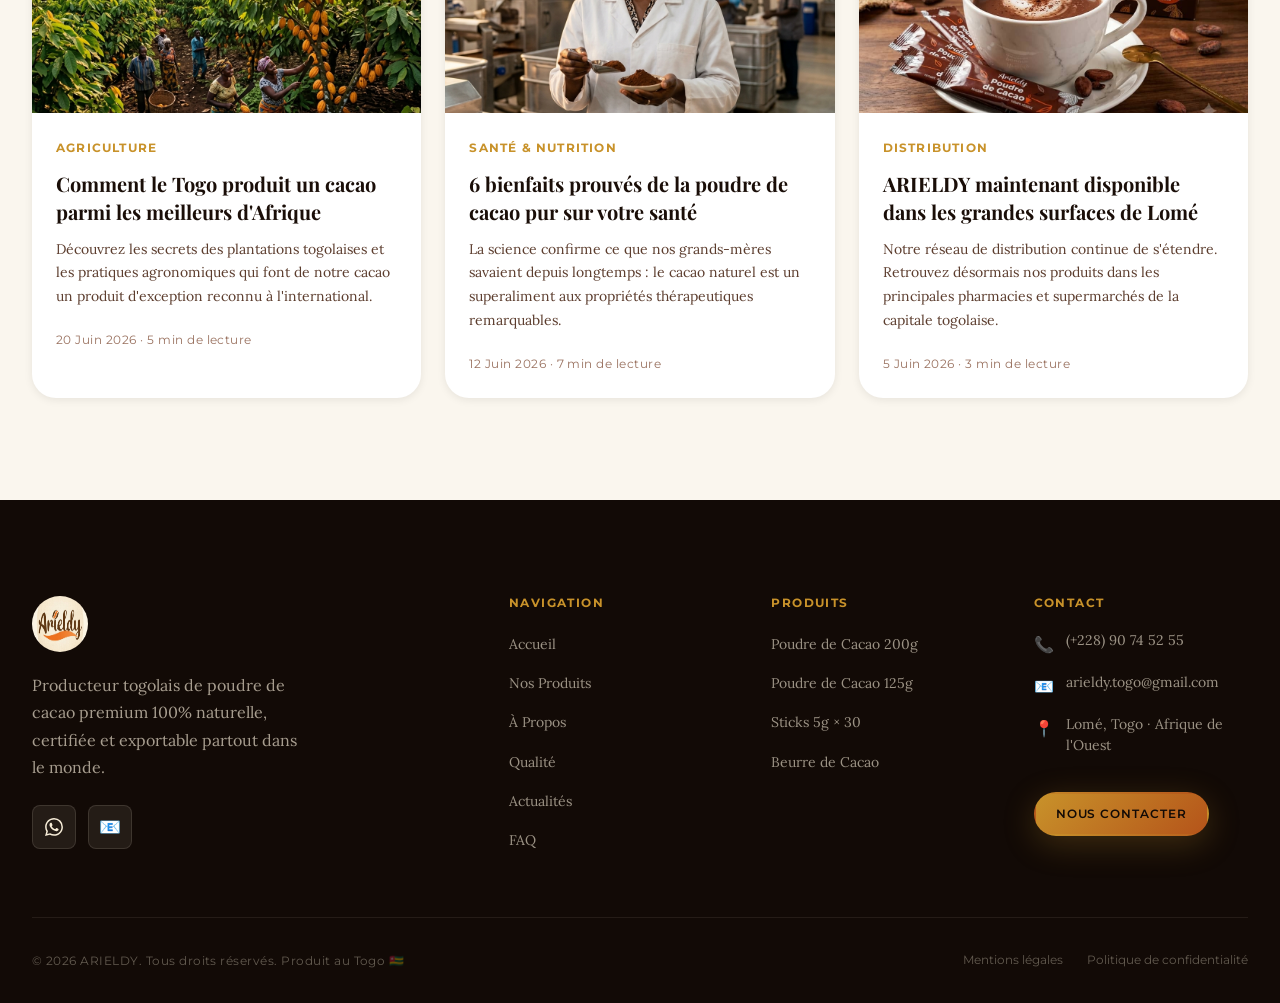
==== commit a00cf0b6: "Correction complète : affichage mobile fixe et centré, anti-débordement, et cartes d'actualités cliq" ====
--- a/index.html
+++ b/index.html
@@ -1,4 +1,4 @@
-﻿<!DOCTYPE html>
+<!DOCTYPE html>
 <html lang="fr">
 <head>
   <meta charset="UTF-8">
@@ -677,7 +677,7 @@
 
         <div class="blog-grid">
 
-          <article class="blog-card" data-reveal data-delay="100">
+          <a href="blog.html?article=togo" class="blog-card" data-reveal data-delay="100" style="display:block;cursor:pointer;">
             <div class="blog-card__img-wrap">
               <img
                 src="images/cocoa_farm_hero.png"
@@ -694,9 +694,9 @@
               <p class="blog-card__excerpt">Découvrez les secrets des plantations togolaises et les pratiques agronomiques qui font de notre cacao un produit d'exception reconnu à l'international.</p>
               <p class="blog-card__meta">20 Juin 2026 · 5 min de lecture</p>
             </div>
-          </article>
-
-          <article class="blog-card" data-reveal data-delay="200">
+          </a>
+
+          <a href="blog.html?article=sante" class="blog-card" data-reveal data-delay="200" style="display:block;cursor:pointer;">
             <div class="blog-card__img-wrap">
               <img
                 src="images/about_hero_bg.png"
@@ -713,9 +713,9 @@
               <p class="blog-card__excerpt">La science confirme ce que nos grands-mères savaient depuis longtemps : le cacao naturel est un superaliment aux propriétés thérapeutiques remarquables.</p>
               <p class="blog-card__meta">12 Juin 2026 · 7 min de lecture</p>
             </div>
-          </article>
-
-          <article class="blog-card" data-reveal data-delay="300">
+          </a>
+
+          <a href="blog.html?article=distribution" class="blog-card" data-reveal data-delay="300" style="display:block;cursor:pointer;">
             <div class="blog-card__img-wrap">
               <img
                 src="images/STICK_IMAGE.jpeg"
@@ -732,7 +732,7 @@
               <p class="blog-card__excerpt">Notre réseau de distribution continue de s'étendre. Retrouvez désormais nos produits dans les principales pharmacies et supermarchés de la capitale togolaise.</p>
               <p class="blog-card__meta">5 Juin 2026 · 3 min de lecture</p>
             </div>
-          </article>
+          </a>
 
         </div>
       </div>
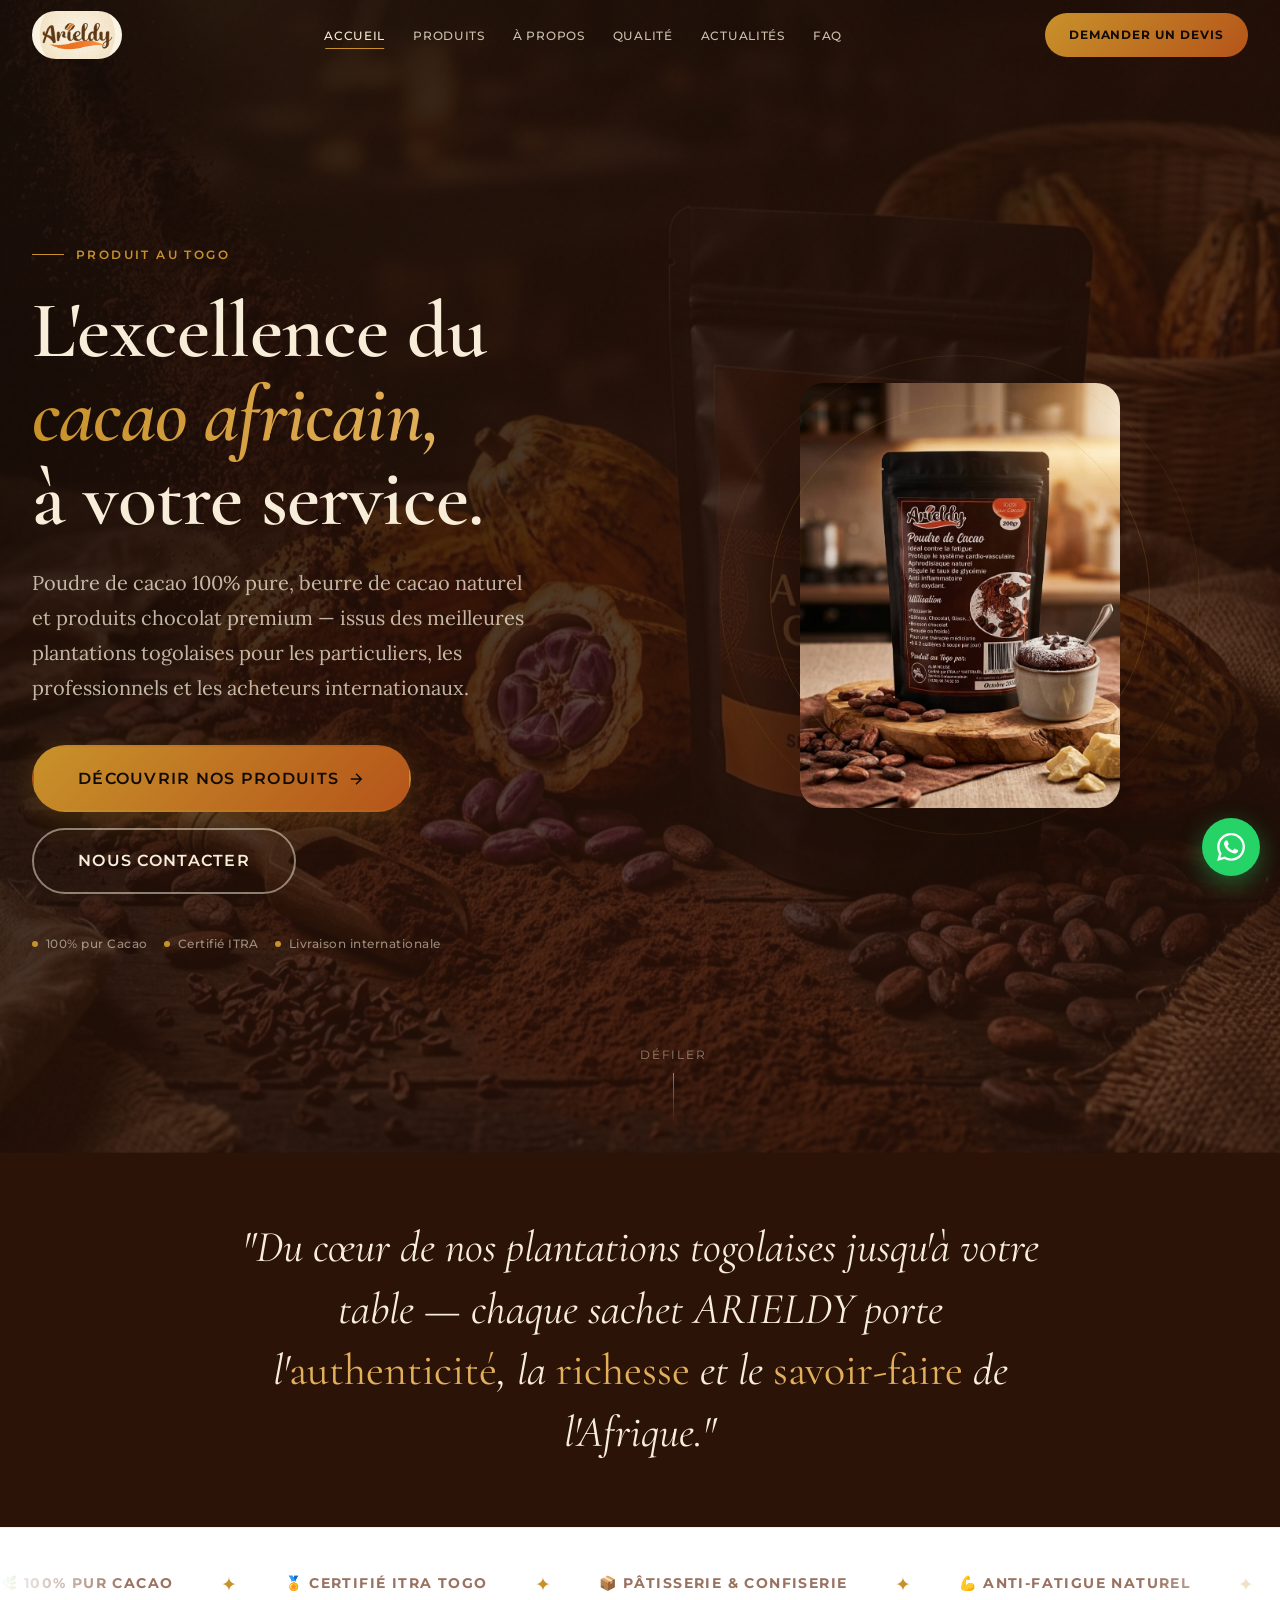
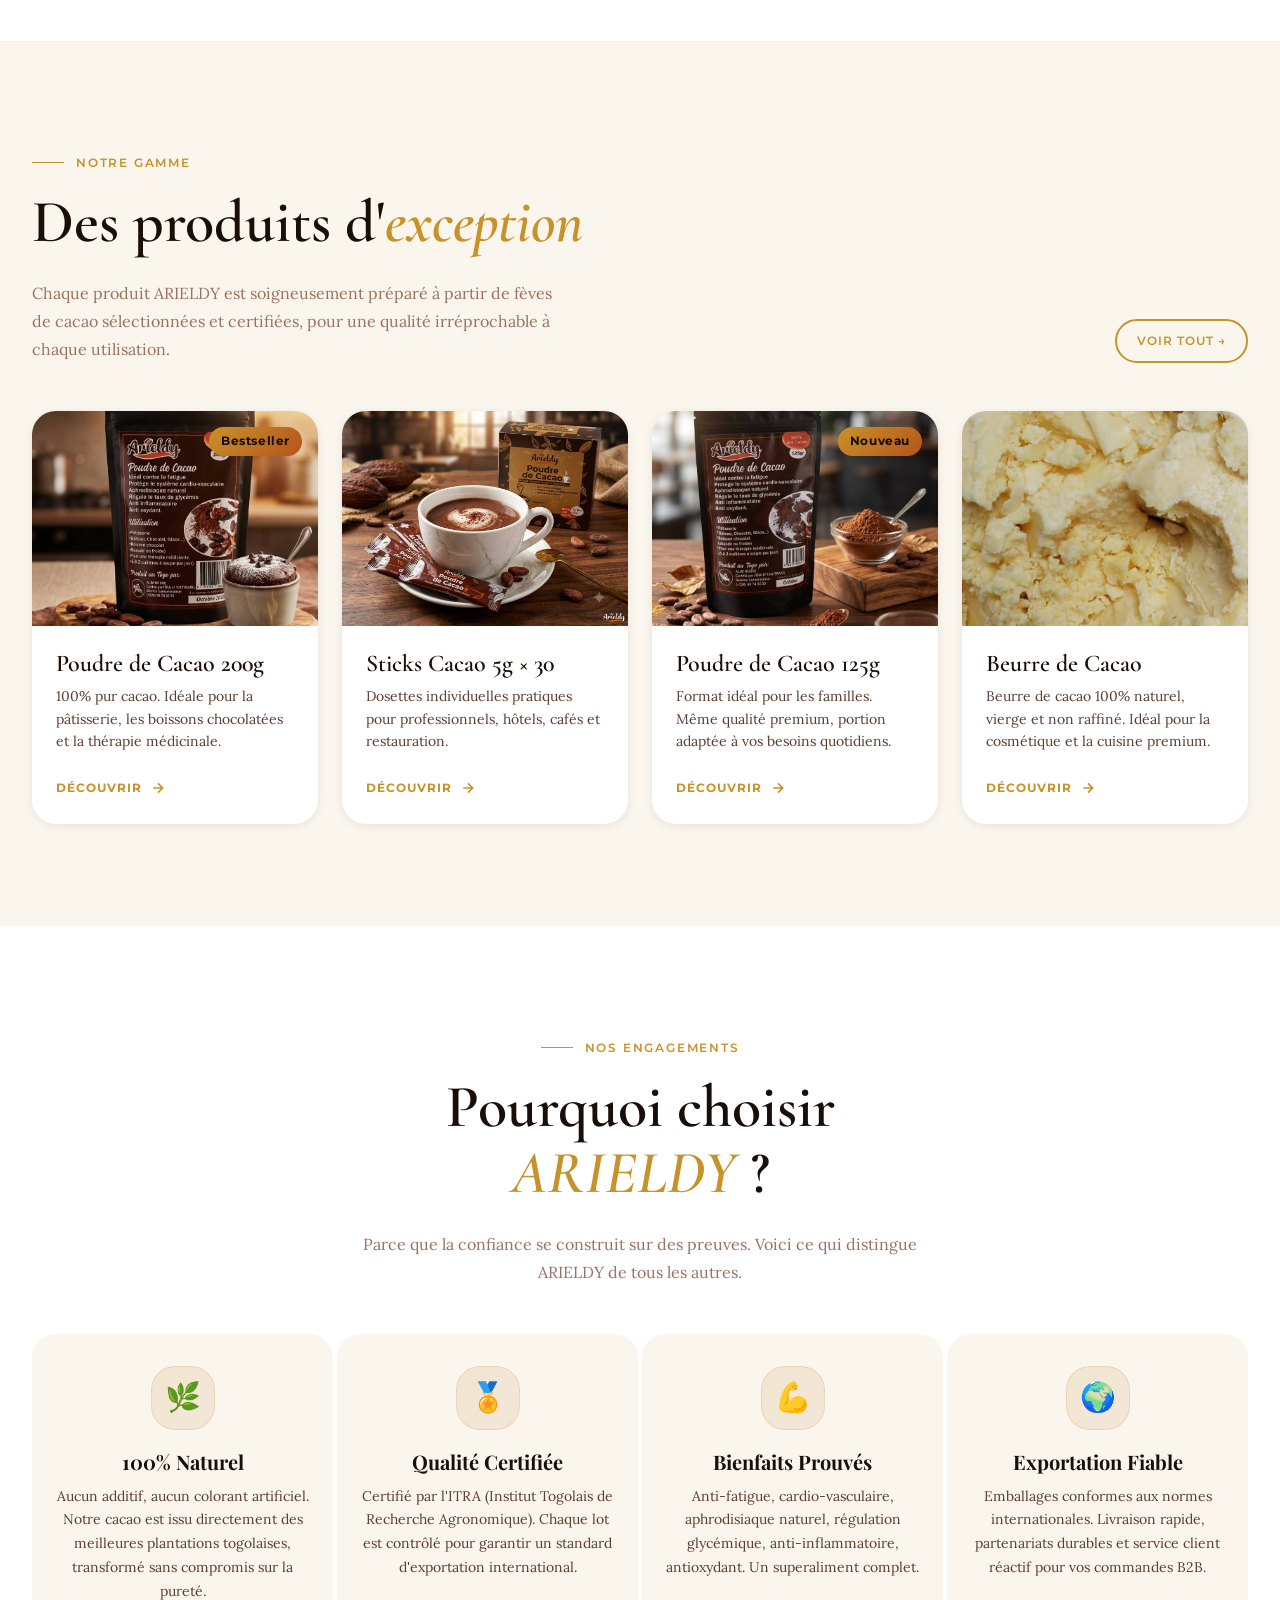
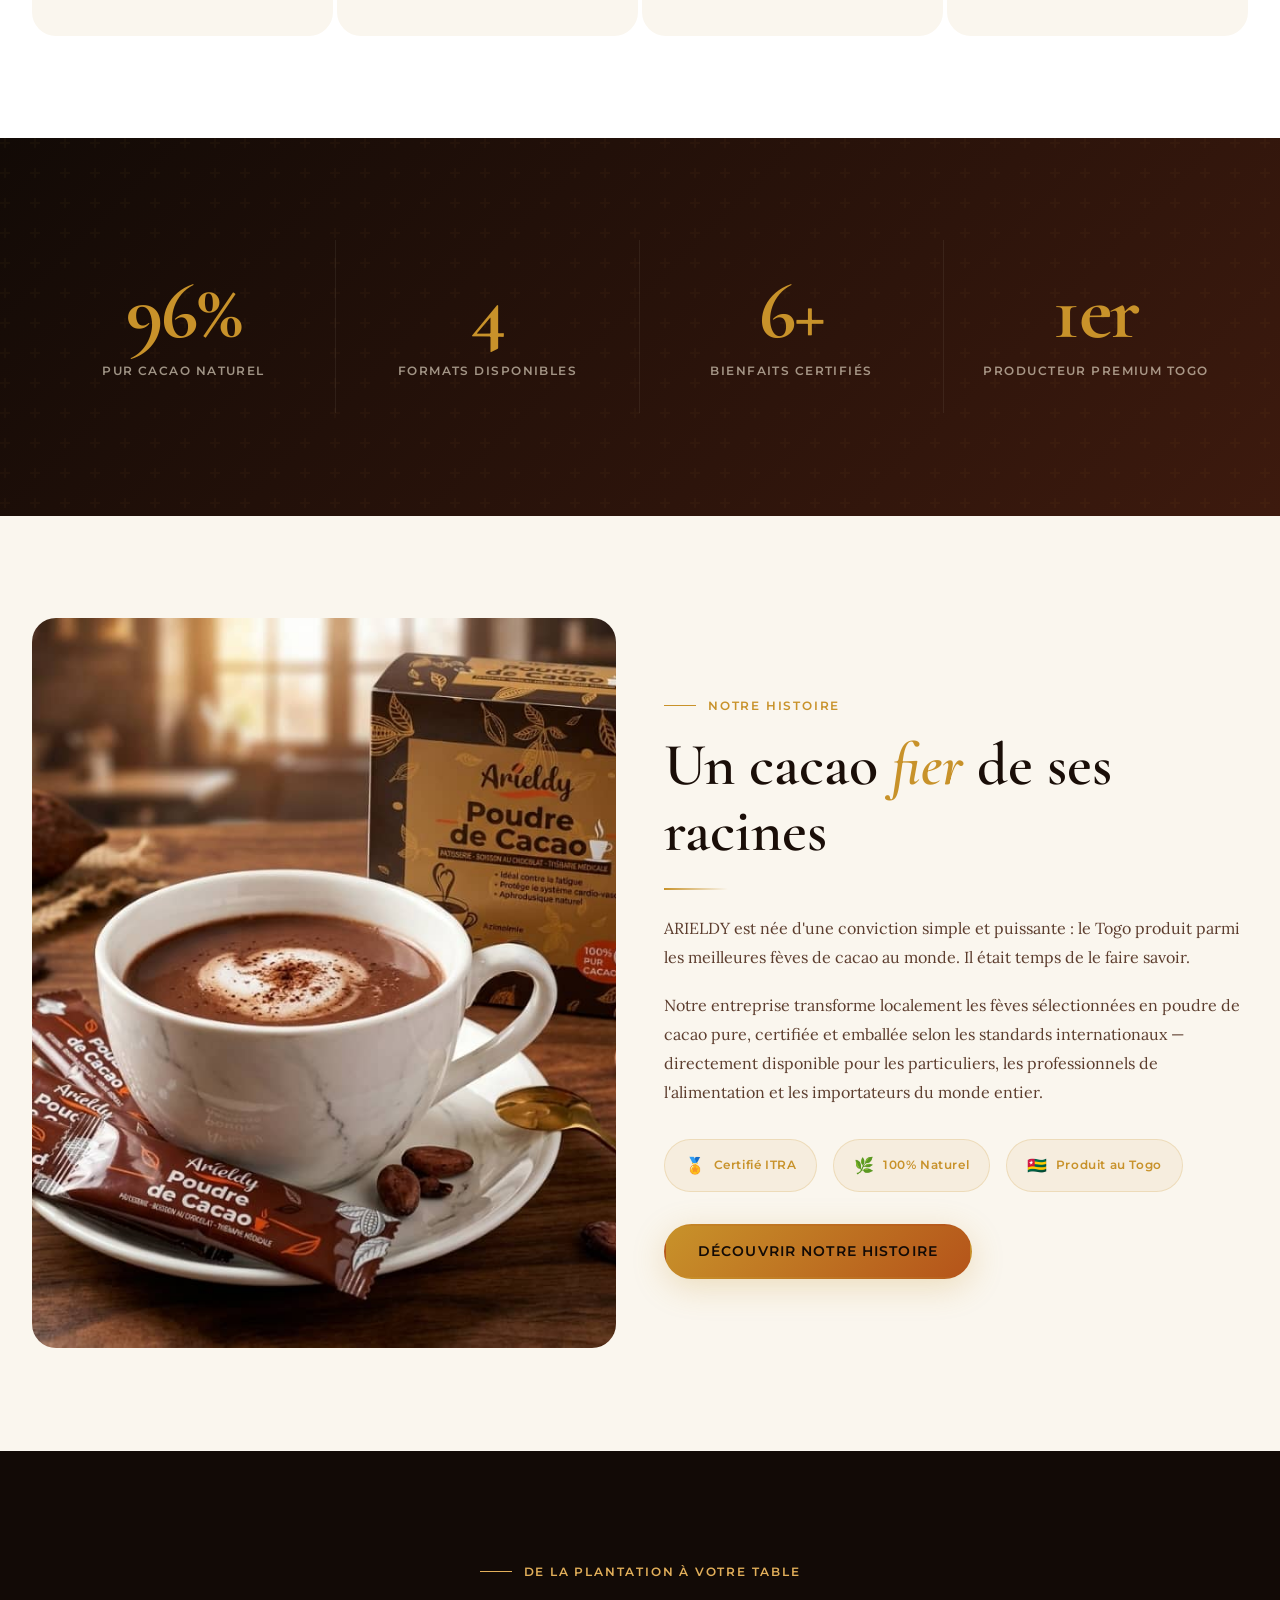
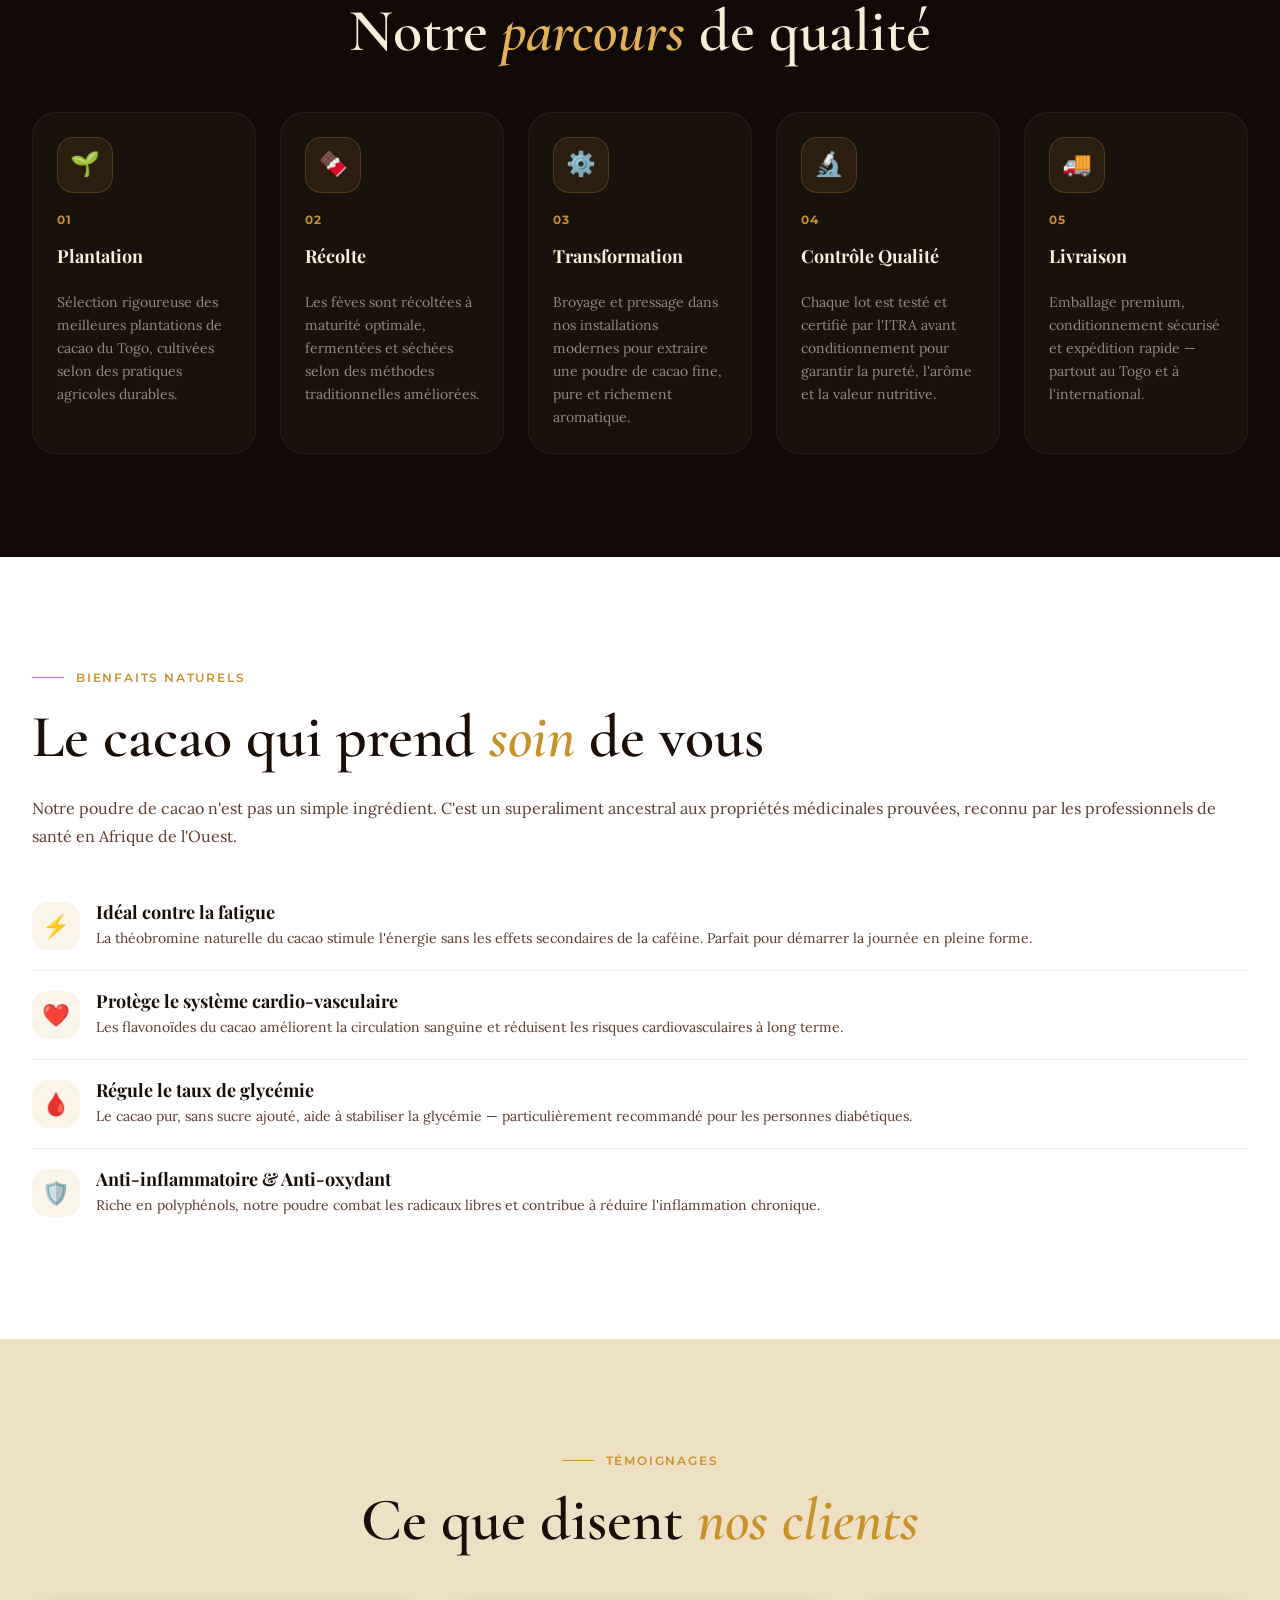
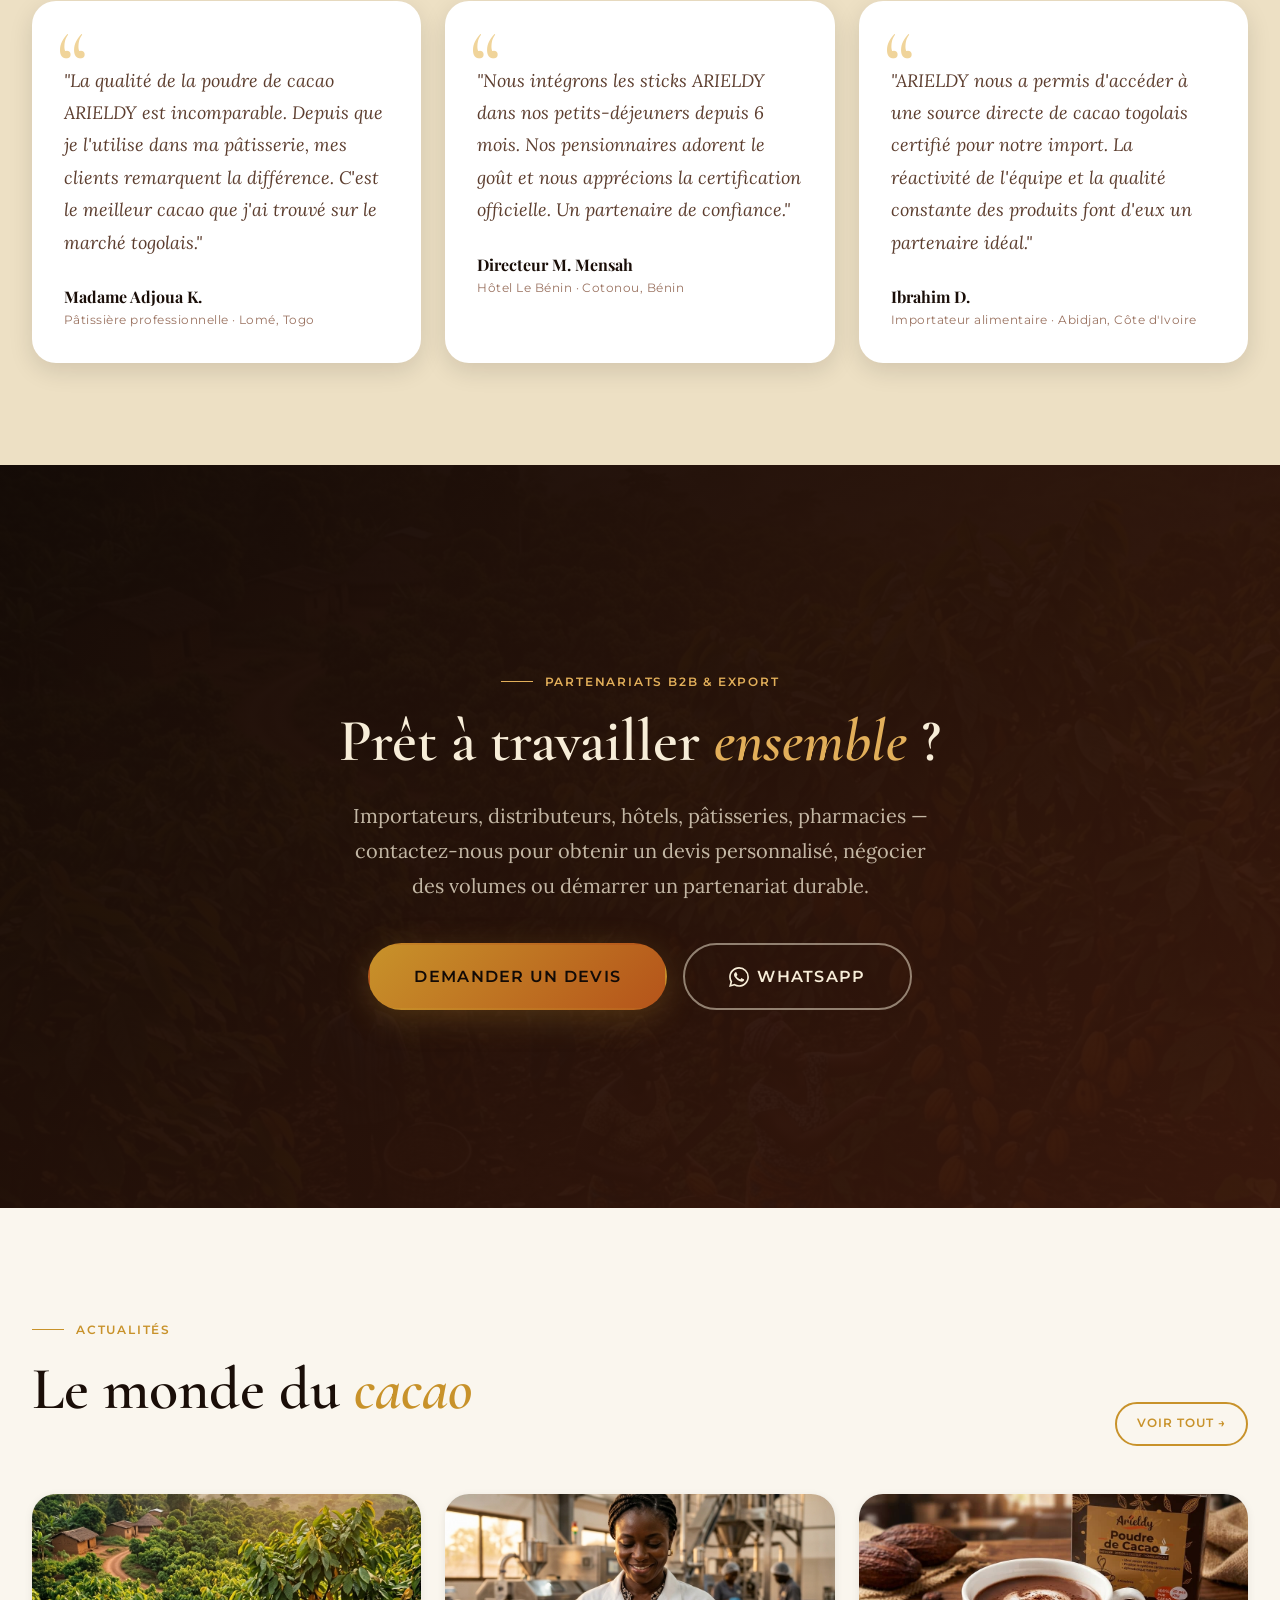
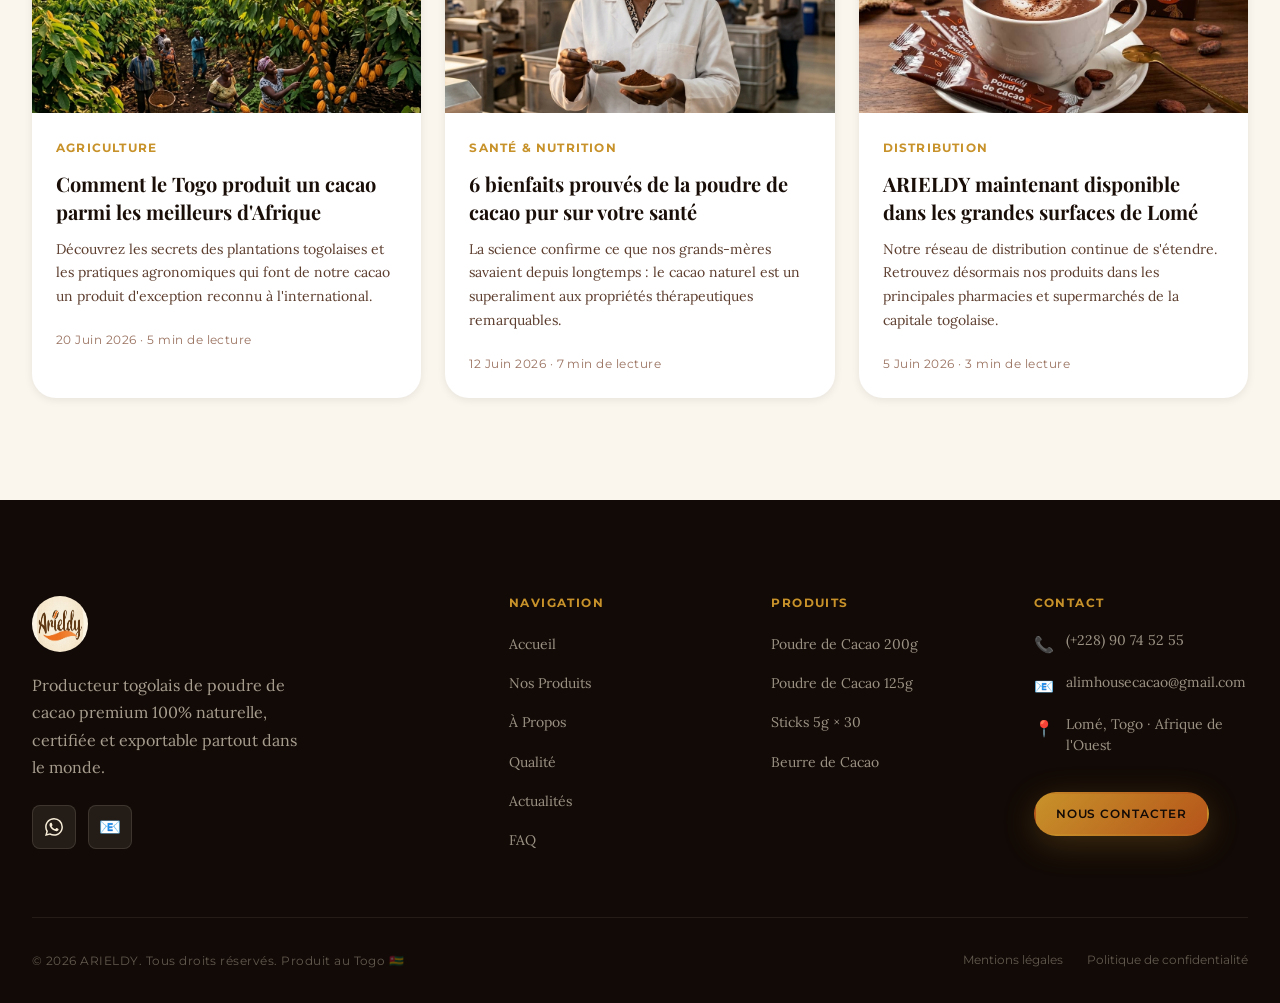
==== commit be2c55e1: "Intégration de l'email officiel alimhousecacao@gmail.com et suppression de l'image spécifique" ====
--- a/index.html
+++ b/index.html
@@ -89,7 +89,7 @@
     <div class="nav__mobile-cta">
       <a href="contact.html" class="btn btn--primary btn--lg">Demander un devis</a>
     </div>
-    <p class="nav__mobile-footer">+228 90 74 52 55 · arieldy.togo@gmail.com</p>
+    <p class="nav__mobile-footer">+228 90 74 52 55 · alimhousecacao@gmail.com</p>
   </div>
 
   <main id="main-content">
@@ -755,7 +755,7 @@
             <a href="https://wa.me/22890745255" class="footer__social-link" aria-label="WhatsApp ARIELDY" target="_blank" rel="noopener">
               <svg viewBox="0 0 24 24" style="width:18px;height:18px;fill:currentColor" aria-hidden="true"><path d="M17.472 14.382c-.297-.149-1.758-.867-2.03-.967-.273-.099-.471-.148-.67.15-.197.297-.767.966-.94 1.164-.173.199-.347.223-.644.075-.297-.15-1.255-.463-2.39-1.475-.883-.788-1.48-1.761-1.653-2.059-.173-.297-.018-.458.13-.606.134-.133.298-.347.446-.52.149-.174.198-.298.298-.497.099-.198.05-.371-.025-.52-.075-.149-.669-1.612-.916-2.207-.242-.579-.487-.5-.669-.51-.173-.008-.371-.01-.57-.01-.198 0-.52.074-.792.372-.272.297-1.04 1.016-1.04 2.479 0 1.462 1.065 2.875 1.213 3.074.149.198 2.096 3.2 5.077 4.487.709.306 1.262.489 1.694.625.712.227 1.36.195 1.871.118.571-.085 1.758-.719 2.006-1.413.248-.694.248-1.289.173-1.413-.074-.124-.272-.198-.57-.347m-5.421 7.403h-.004a9.87 9.87 0 01-5.031-1.378l-.361-.214-3.741.982.998-3.648-.235-.374a9.86 9.86 0 01-1.51-5.26c.001-5.45 4.436-9.884 9.888-9.884 2.64 0 5.122 1.03 6.988 2.898a9.825 9.825 0 012.893 6.994c-.003 5.45-4.437 9.884-9.885 9.884m8.413-18.297A11.815 11.815 0 0012.05 0C5.495 0 .16 5.335.157 11.892c0 2.096.547 4.142 1.588 5.945L.057 24l6.305-1.654a11.882 11.882 0 005.683 1.448h.005c6.554 0 11.89-5.335 11.893-11.893a11.821 11.821 0 00-3.48-8.413z"/></svg>
             </a>
-            <a href="mailto:arieldy.togo@gmail.com" class="footer__social-link" aria-label="Email ARIELDY">📧</a>
+            <a href="mailto:alimhousecacao@gmail.com" class="footer__social-link" aria-label="Email ARIELDY">📧</a>
           </div>
         </div>
 
@@ -793,7 +793,7 @@
             </div>
             <div class="footer__contact-item">
               <span class="footer__contact-icon" aria-hidden="true">📧</span>
-              <a href="mailto:arieldy.togo@gmail.com" class="footer__link">arieldy.togo@gmail.com</a>
+              <a href="mailto:alimhousecacao@gmail.com" class="footer__link">alimhousecacao@gmail.com</a>
             </div>
             <div class="footer__contact-item">
               <span class="footer__contact-icon" aria-hidden="true">📍</span>
--- a/css/main.css
+++ b/css/main.css
@@ -1006,3 +1006,55 @@
   justify-content: center;
   font-size: 1.2rem;
 }
+
+/* ── MOBILE RESPONSIVE OVERRIDES (FIXES) ─────────────────── */
+@media (max-width: 768px) {
+  /* Fix 1: Hero actions vertically stacked & buttons constrained */
+  .hero__actions {
+    flex-direction: column;
+    align-items: stretch;
+    width: 100%;
+    max-width: 100%;
+  }
+  .hero__actions .btn {
+    width: 100%;
+    max-width: 100%;
+    box-sizing: border-box;
+  }
+
+  /* Fix 2: Product image size constrained & centered */
+  .product-detail__img-wrap {
+    max-width: 280px;
+    max-height: 280px;
+    margin: 0 auto var(--sp-4) auto;
+    aspect-ratio: 1 / 1;
+  }
+  .product-detail__img {
+    object-fit: contain;
+    background: var(--c-parchment);
+  }
+  .product-thumbs {
+    justify-content: center;
+  }
+
+  /* Fix 3: Sticky bottom bar button readable & not covered by whatsapp float */
+  .sticky-product-cta {
+    padding: var(--sp-3) var(--sp-4);
+    flex-direction: column;
+    gap: var(--sp-2);
+    text-align: center;
+  }
+  .sticky-product-cta__text {
+    display: none;
+  }
+  .sticky-product-cta .btn {
+    width: 100%;
+    max-width: 100%;
+    font-size: 0.8rem;
+    padding: 0.7rem 1rem;
+    white-space: normal;
+  }
+  body:has(.sticky-product-cta.visible) .whatsapp-float {
+    display: none !important;
+  }
+}
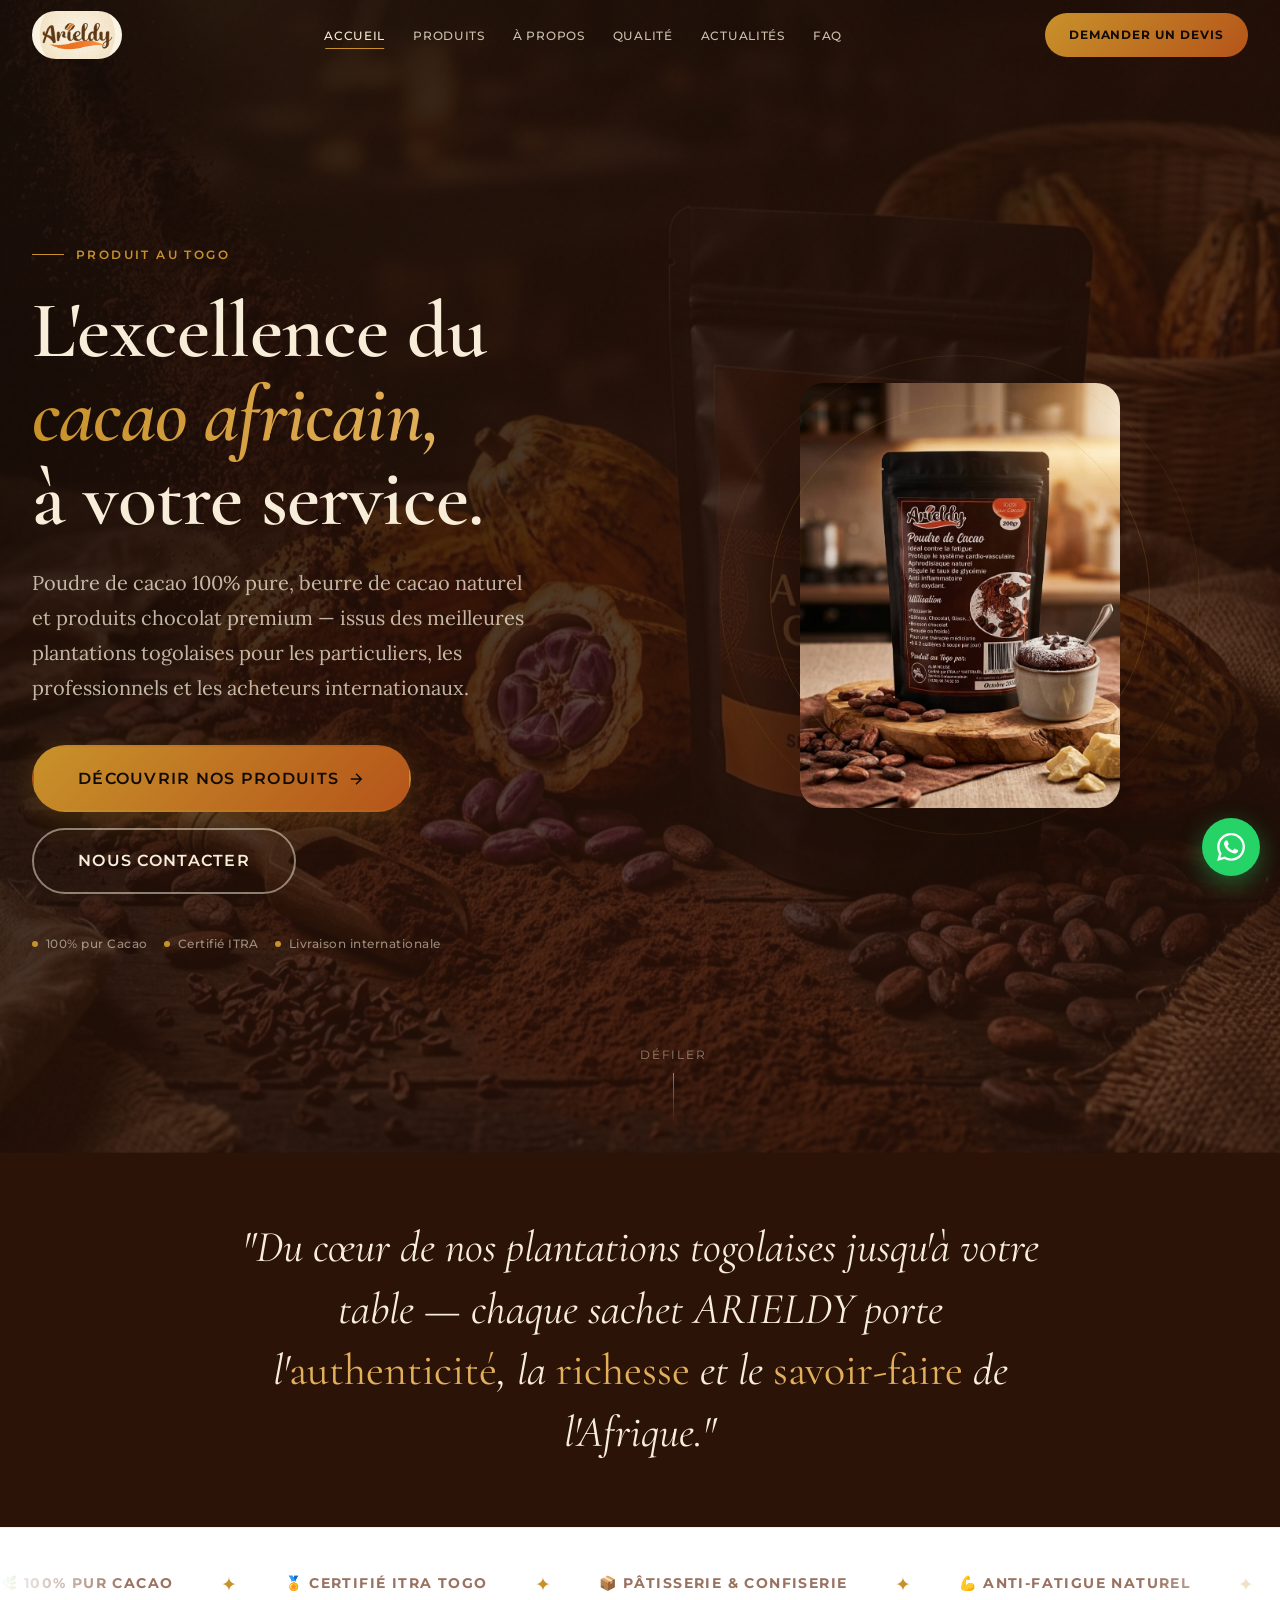
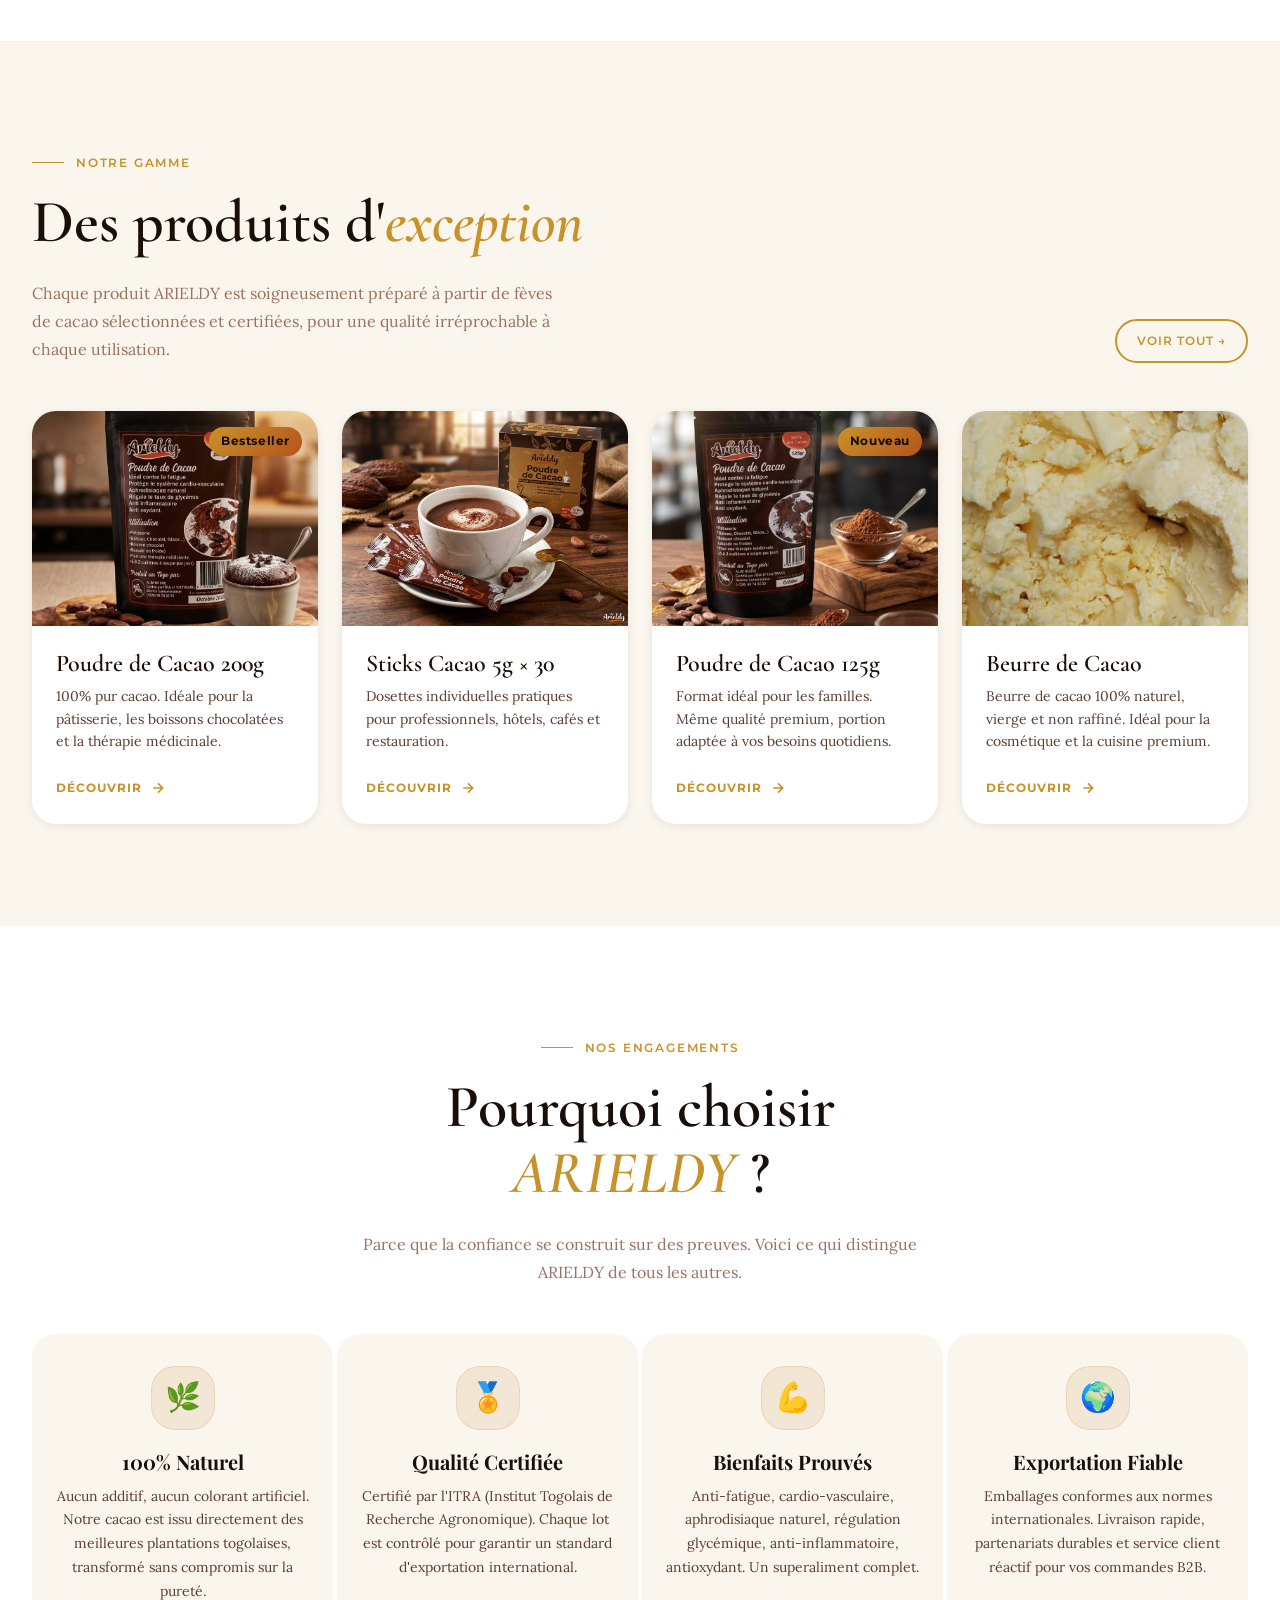
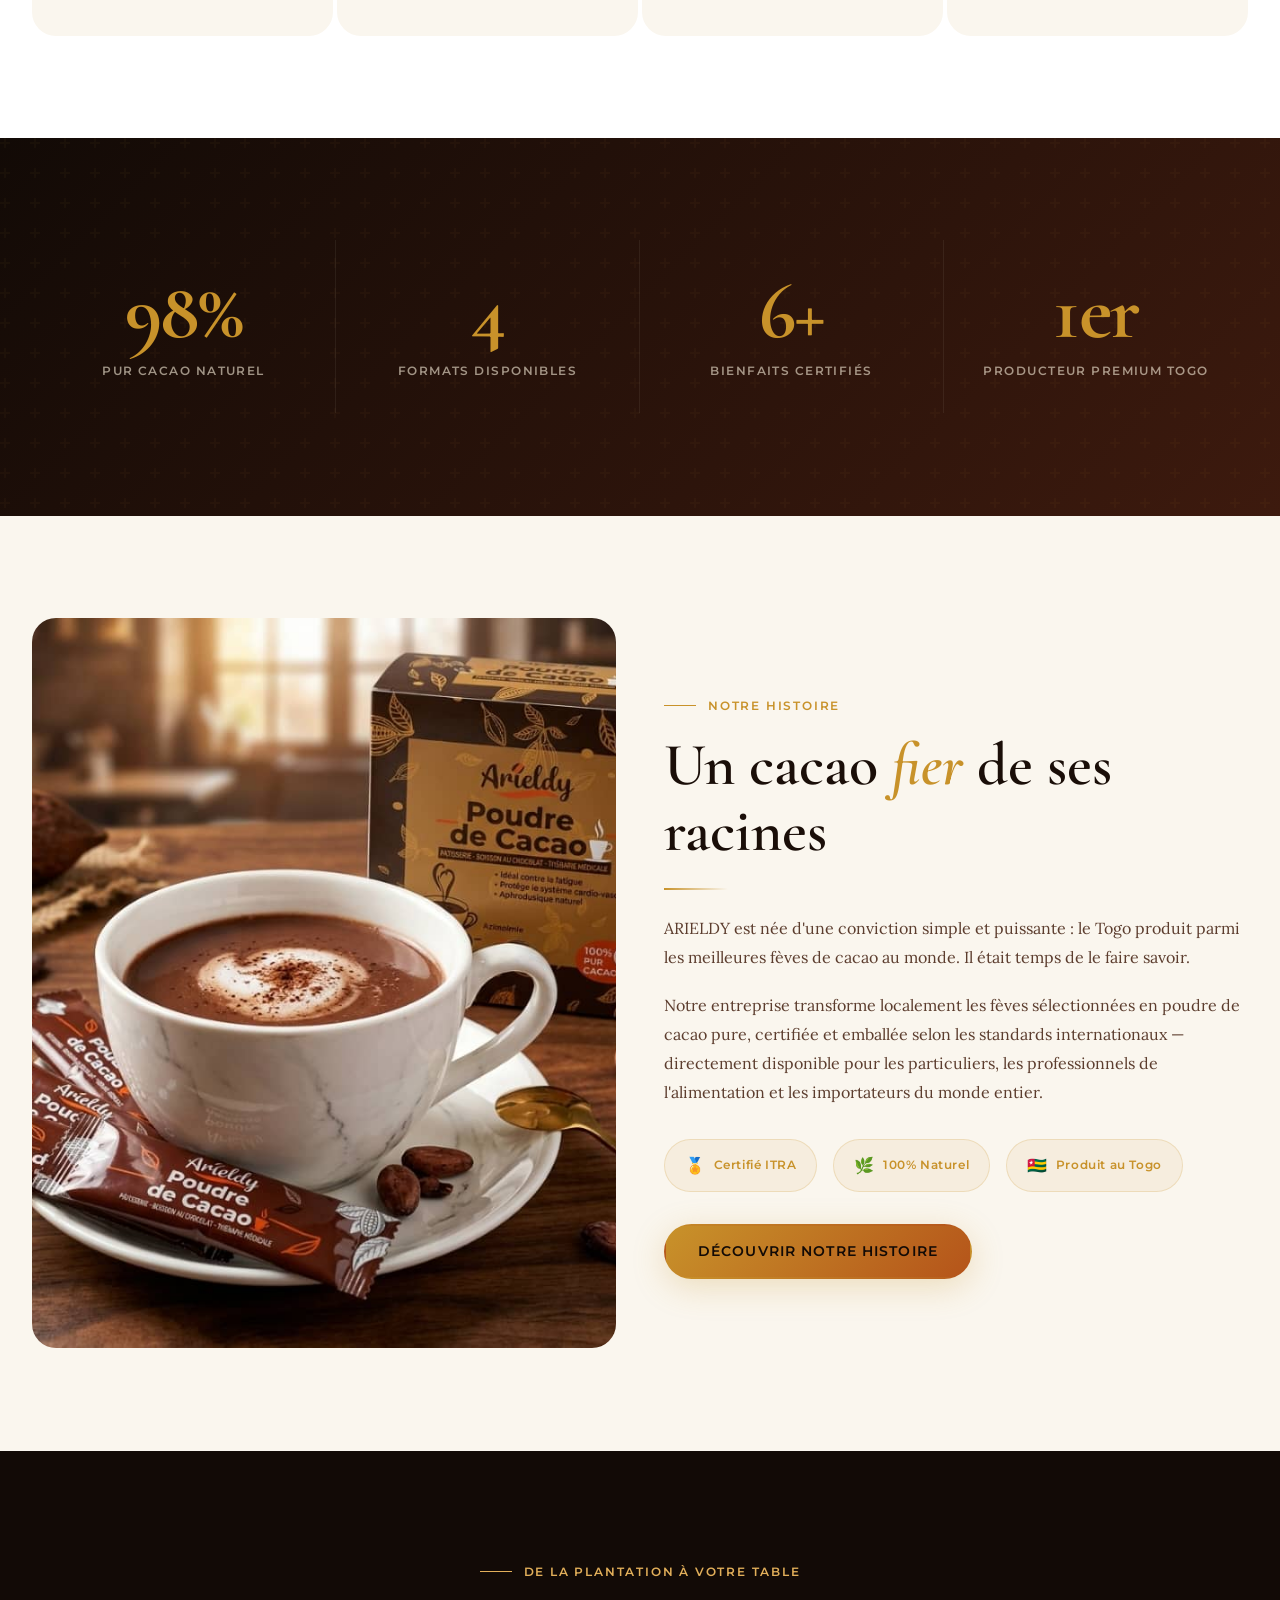
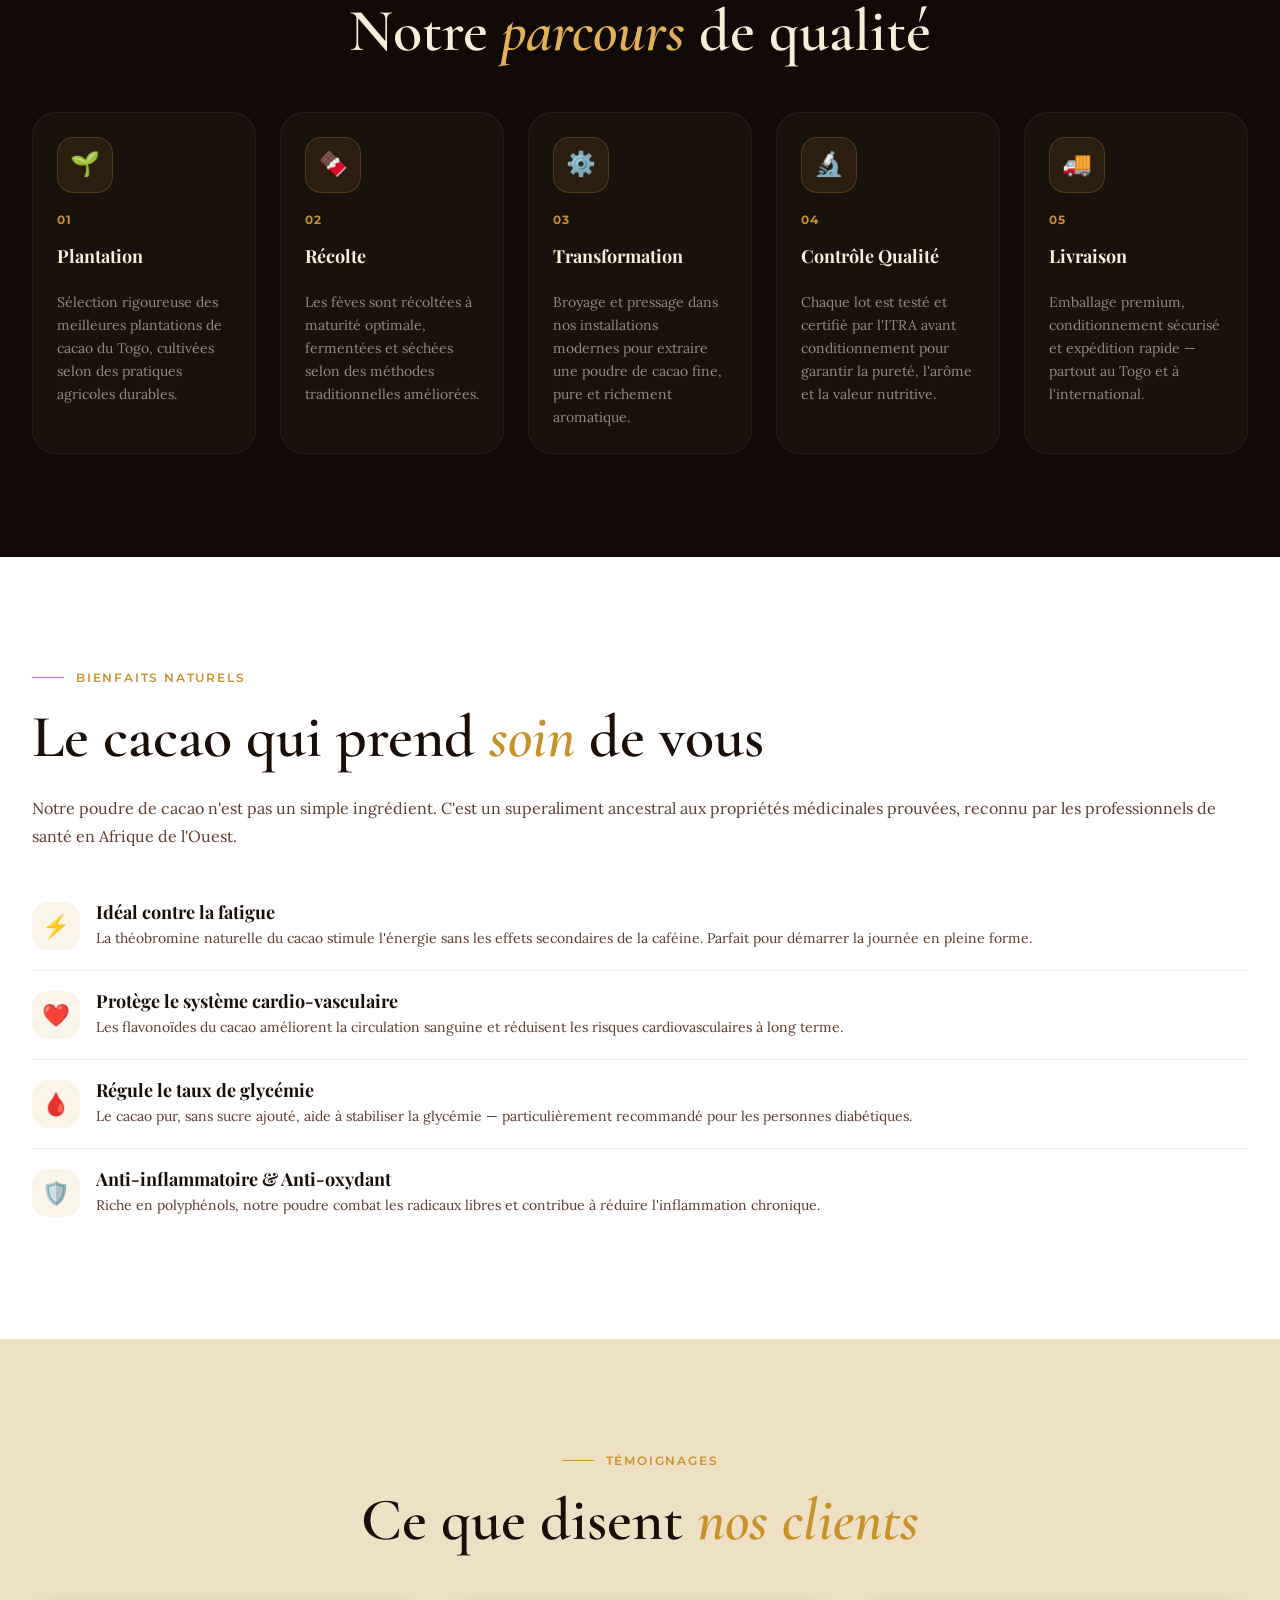
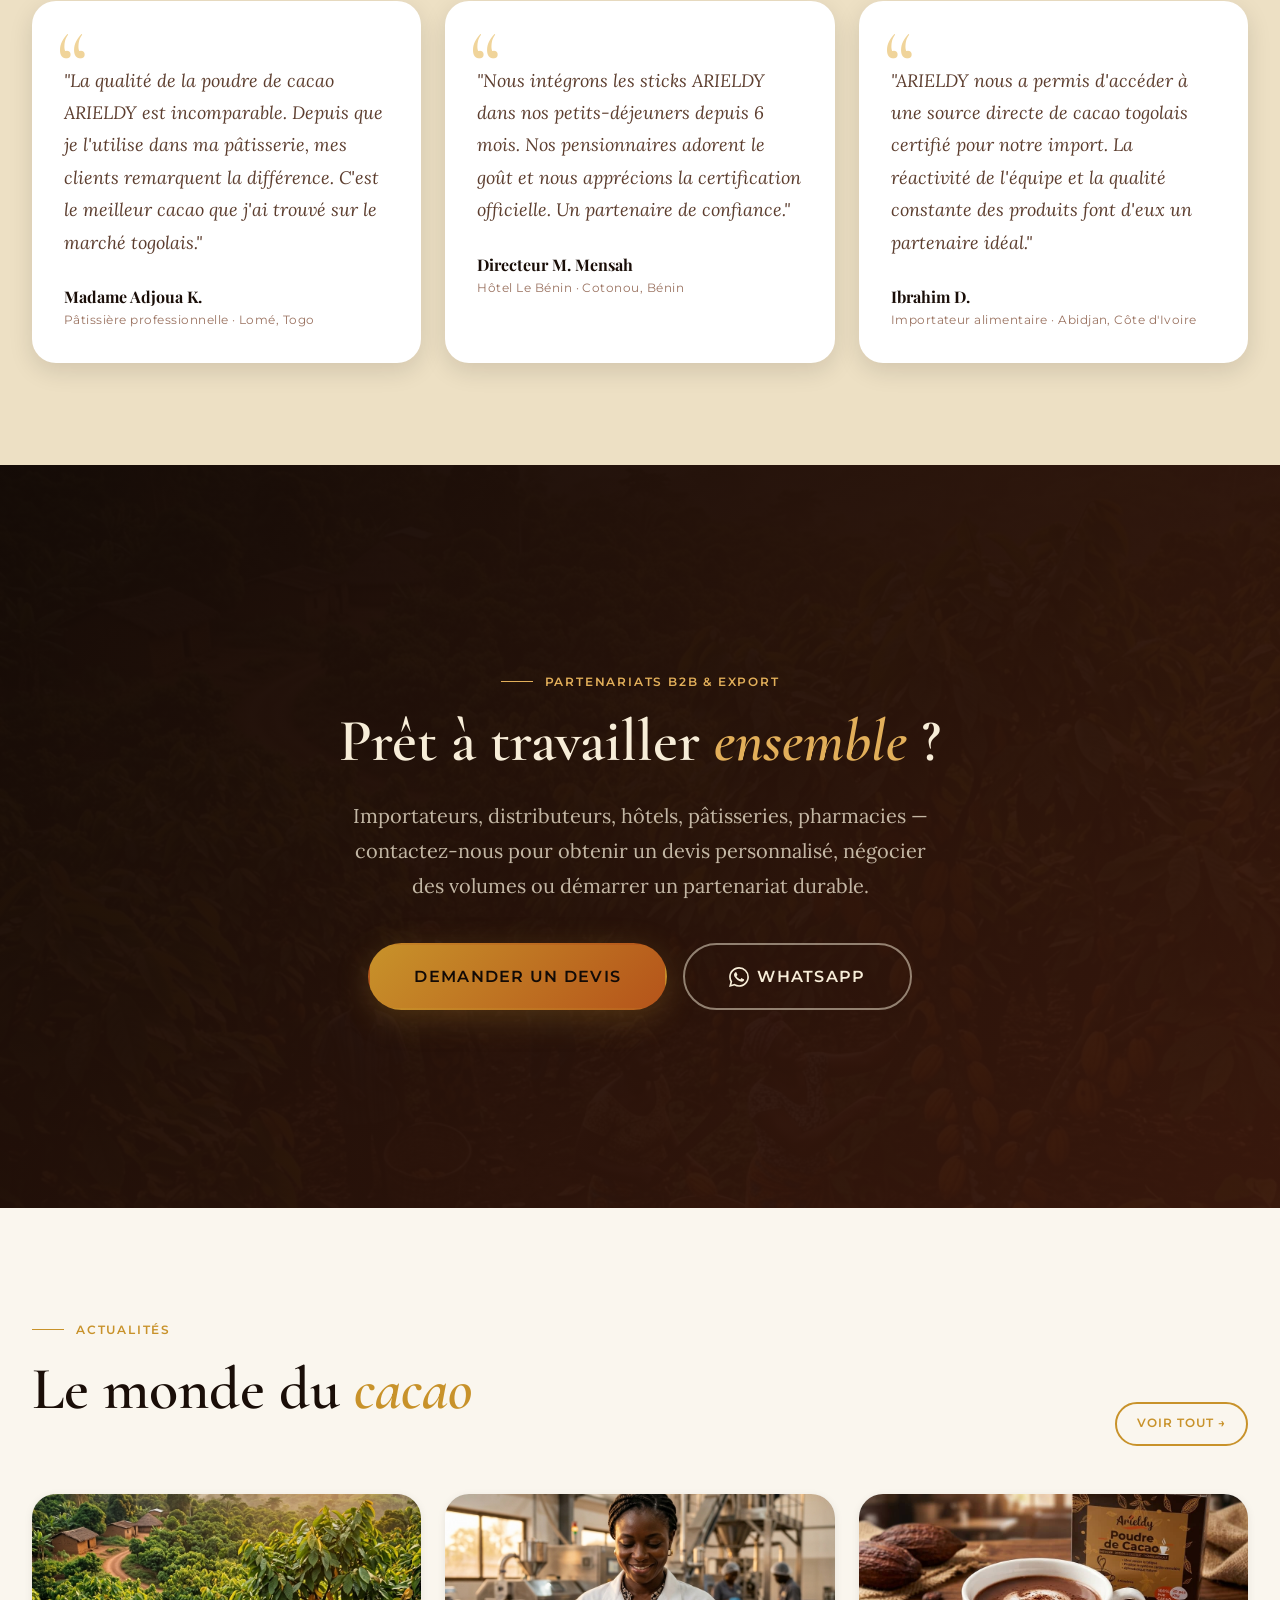
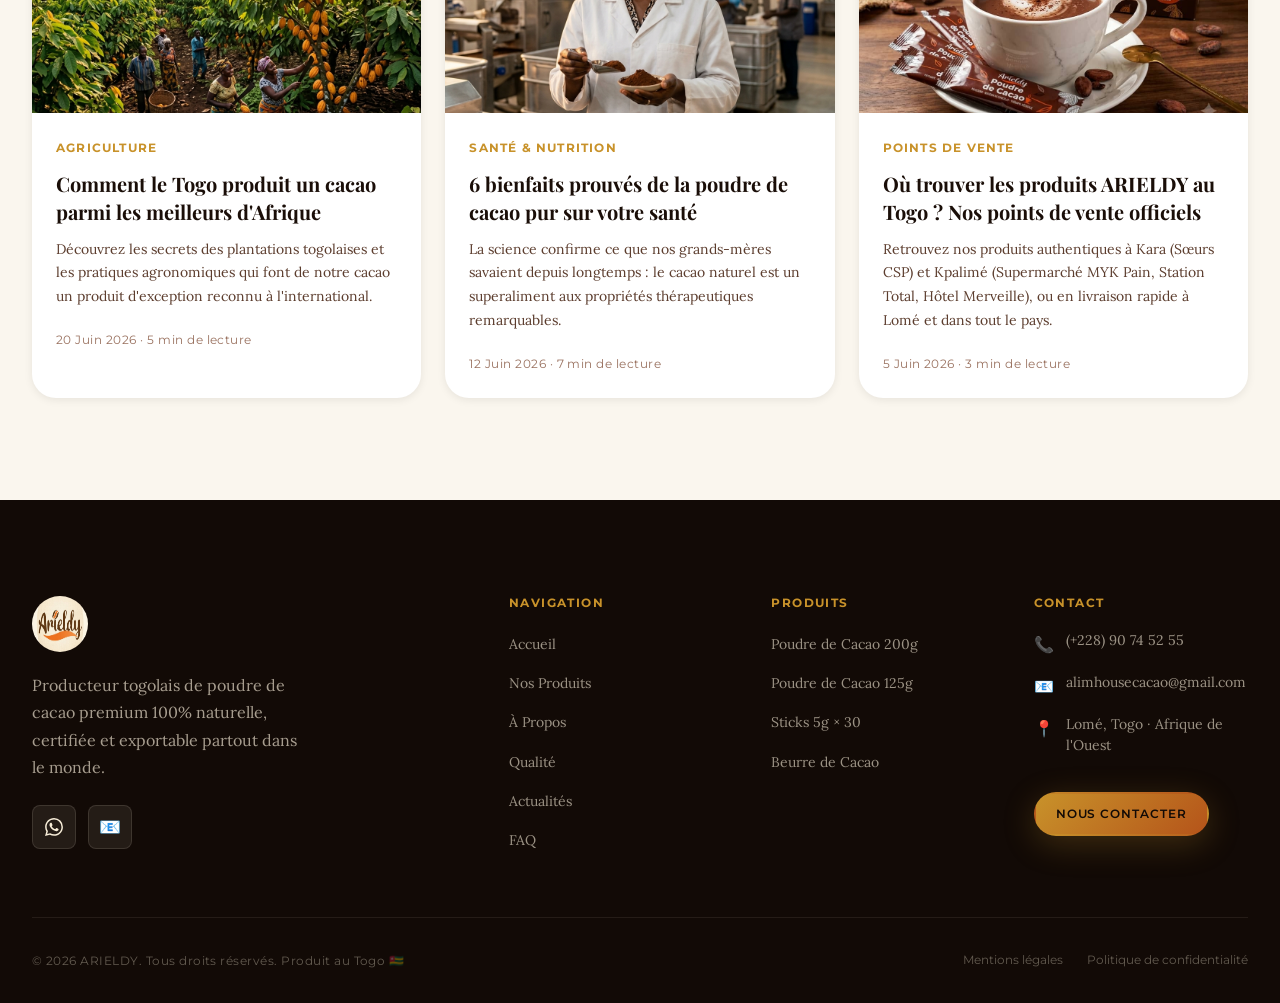
==== commit 6cb6d403: "Mise a jour des points de vente reels (Kara et Kpalime)" ====
--- a/index.html
+++ b/index.html
@@ -727,9 +727,9 @@
               >
             </div>
             <div class="blog-card__body">
-              <p class="blog-card__tag">Distribution</p>
-              <h3 class="blog-card__title">ARIELDY maintenant disponible dans les grandes surfaces de Lomé</h3>
-              <p class="blog-card__excerpt">Notre réseau de distribution continue de s'étendre. Retrouvez désormais nos produits dans les principales pharmacies et supermarchés de la capitale togolaise.</p>
+              <p class="blog-card__tag">Points de Vente</p>
+              <h3 class="blog-card__title">Où trouver les produits ARIELDY au Togo ? Nos points de vente officiels</h3>
+              <p class="blog-card__excerpt">Retrouvez nos produits authentiques à Kara (Sœurs CSP) et Kpalimé (Supermarché MYK Pain, Station Total, Hôtel Merveille), ou en livraison rapide à Lomé et dans tout le pays.</p>
               <p class="blog-card__meta">5 Juin 2026 · 3 min de lecture</p>
             </div>
           </a>
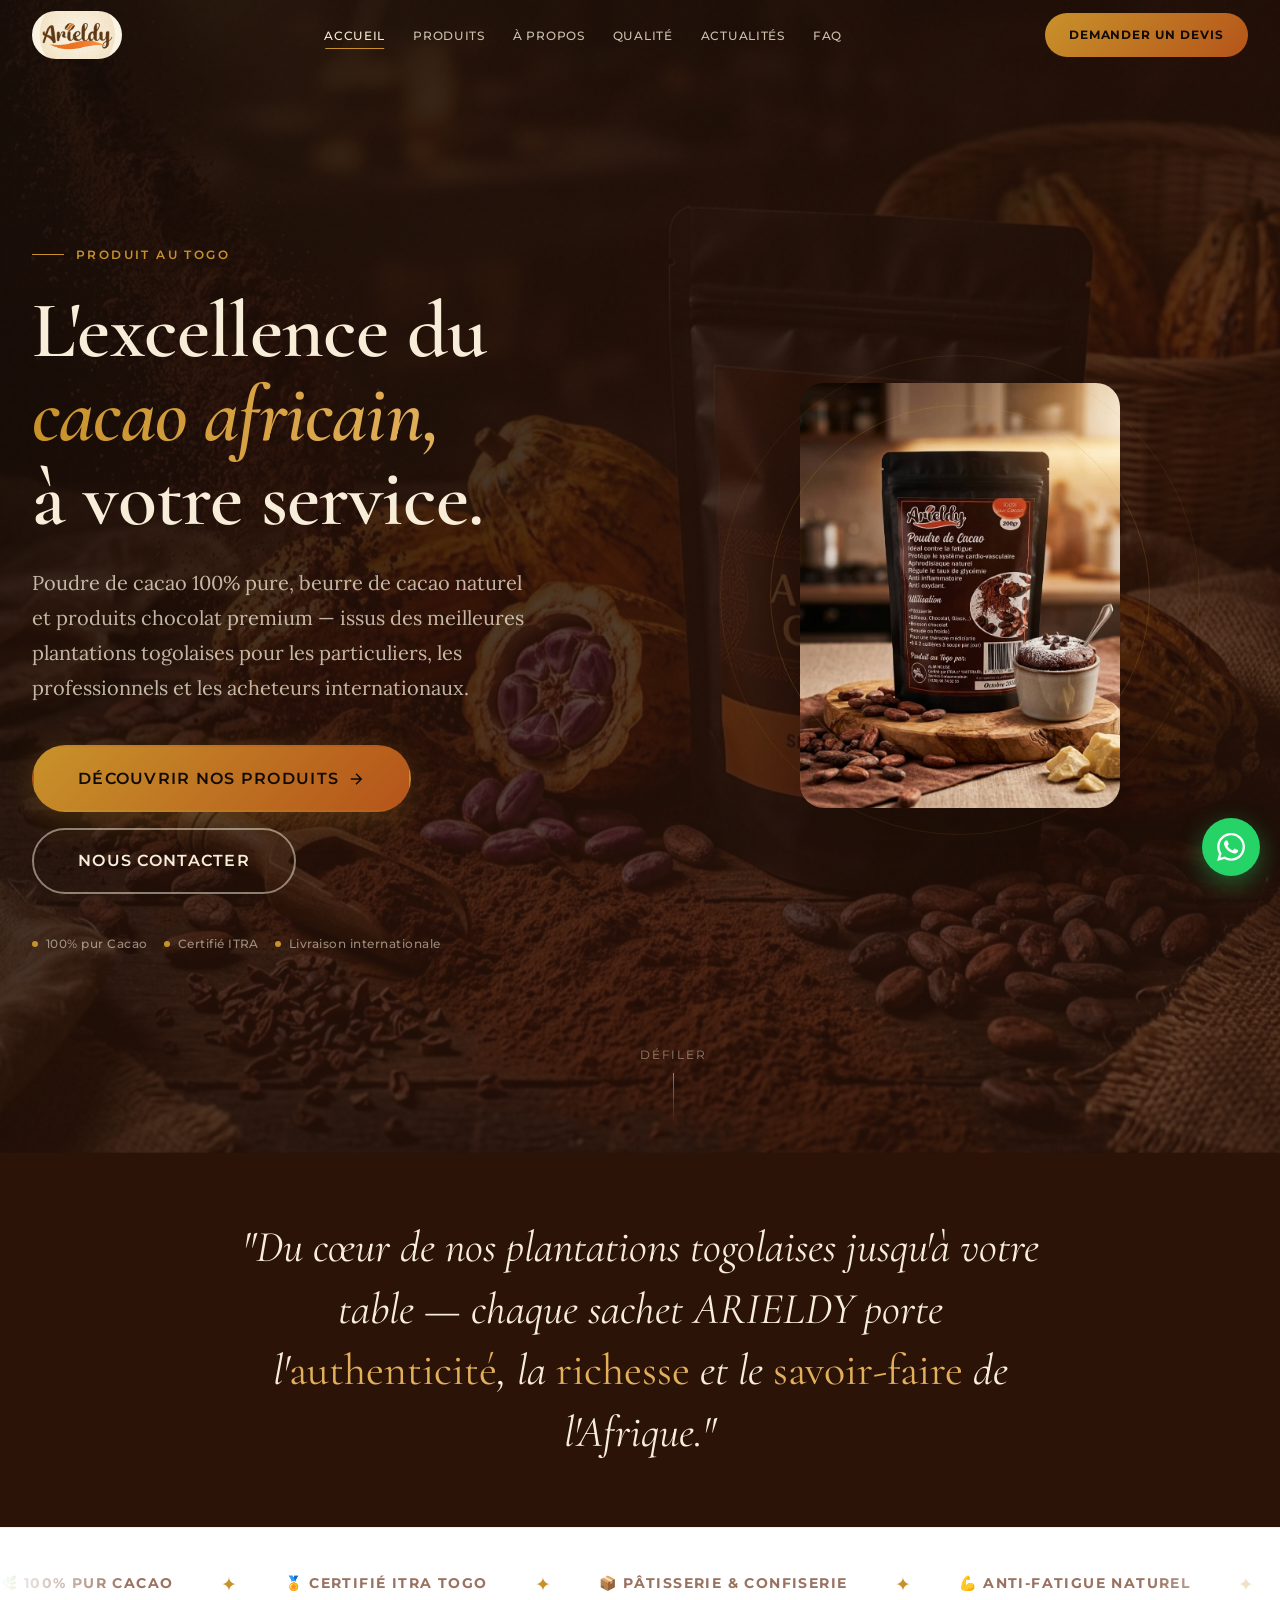
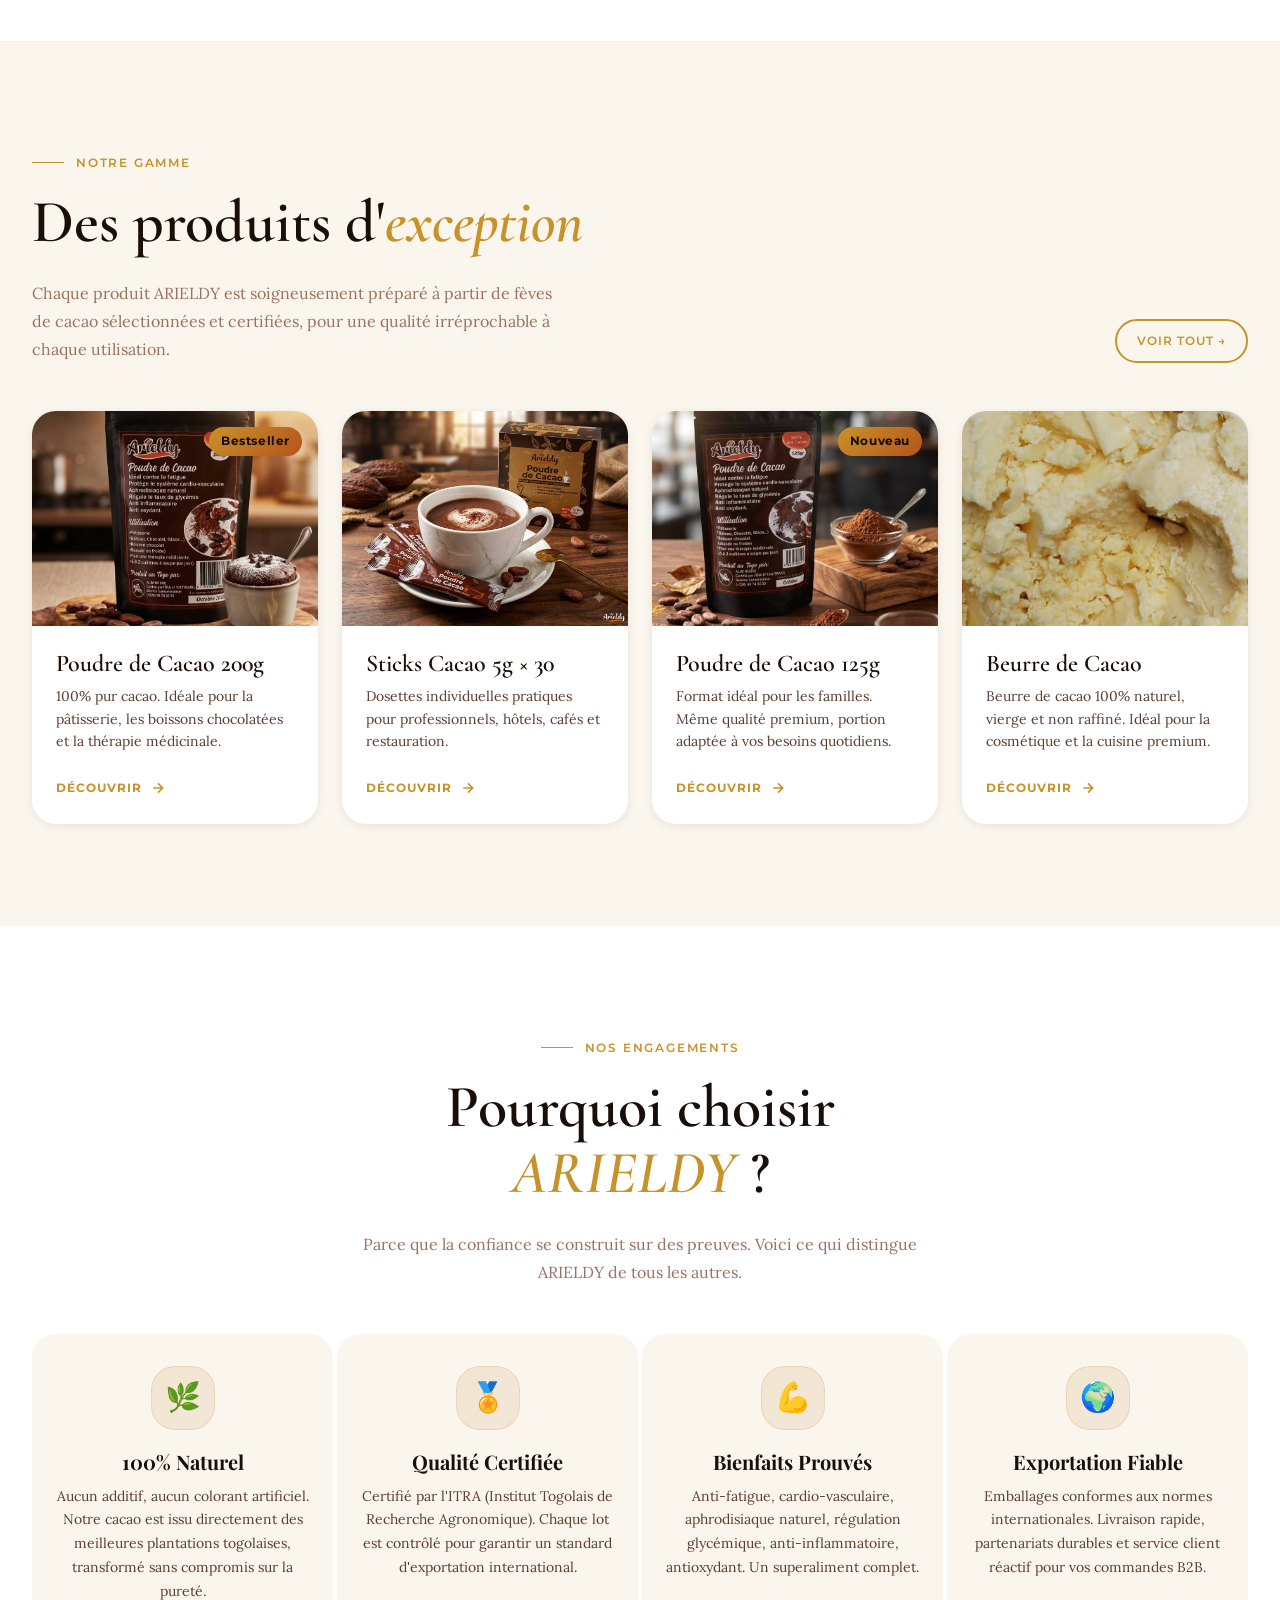
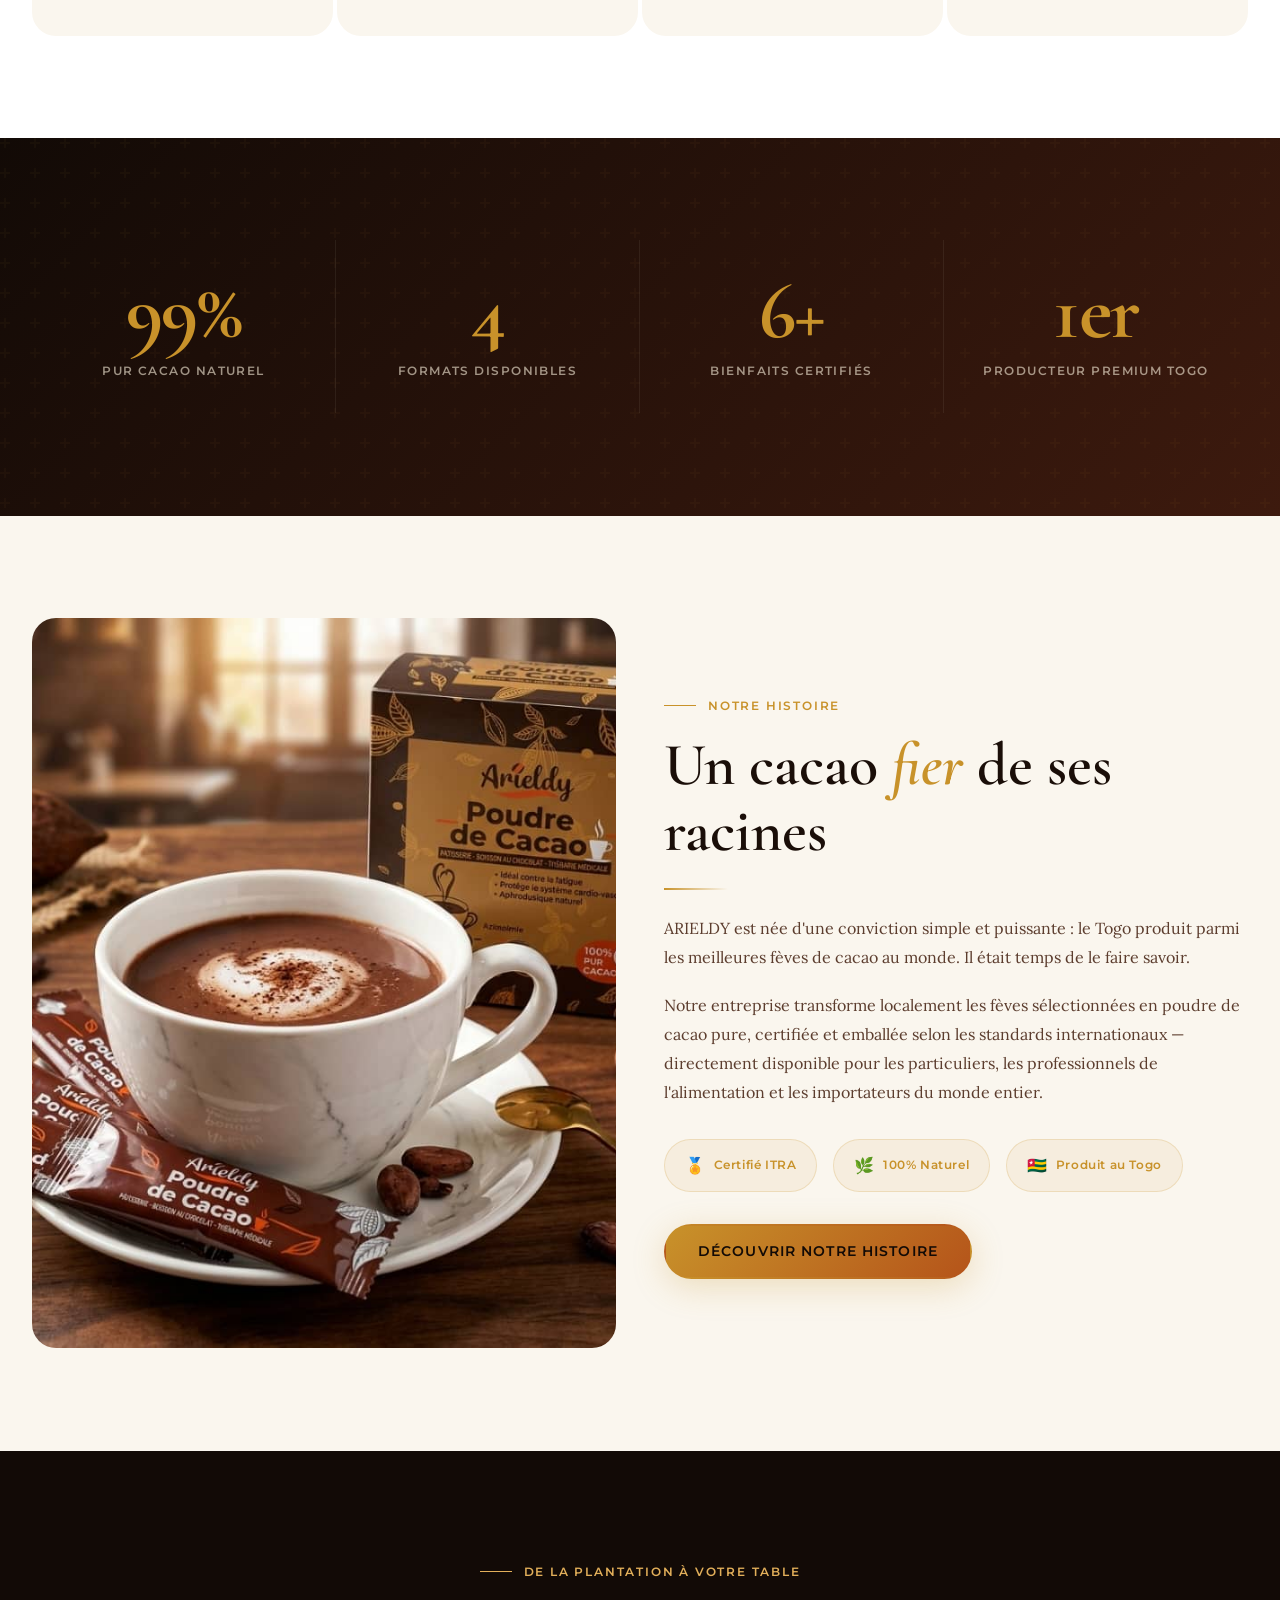
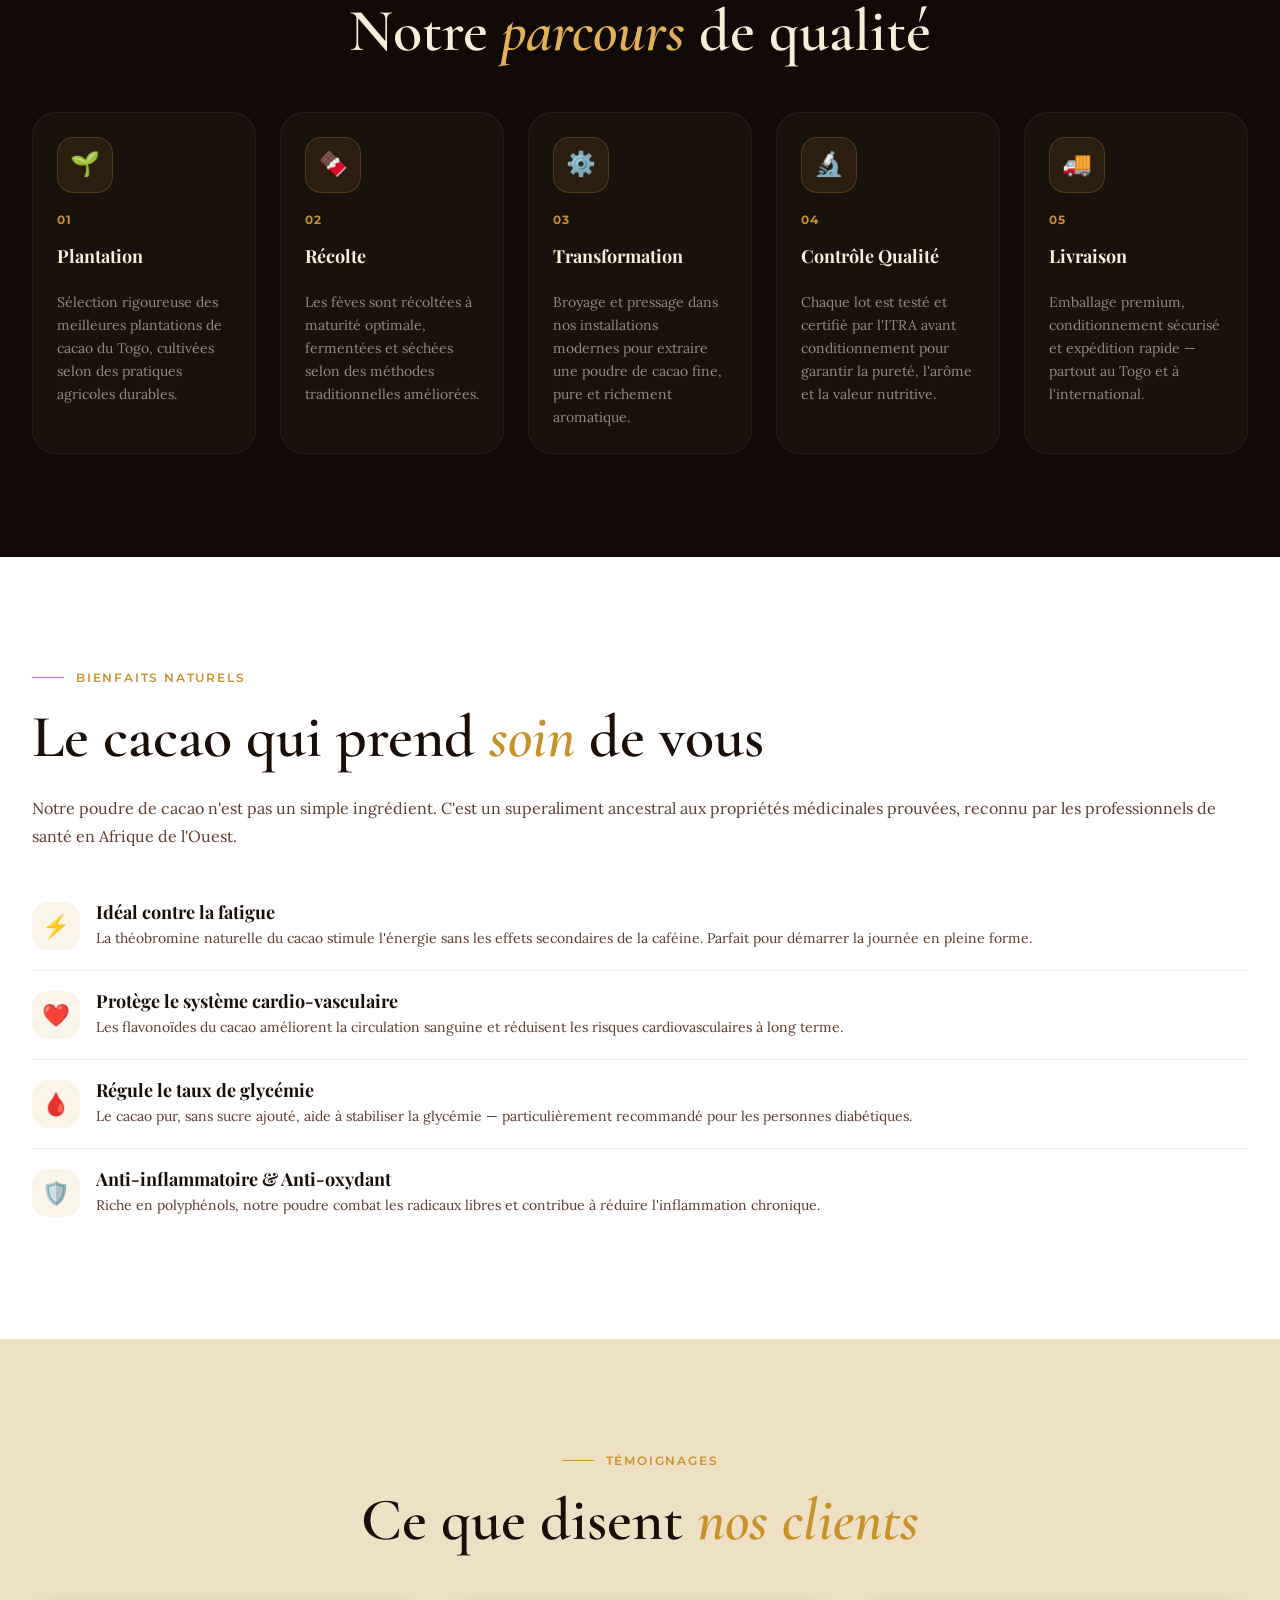
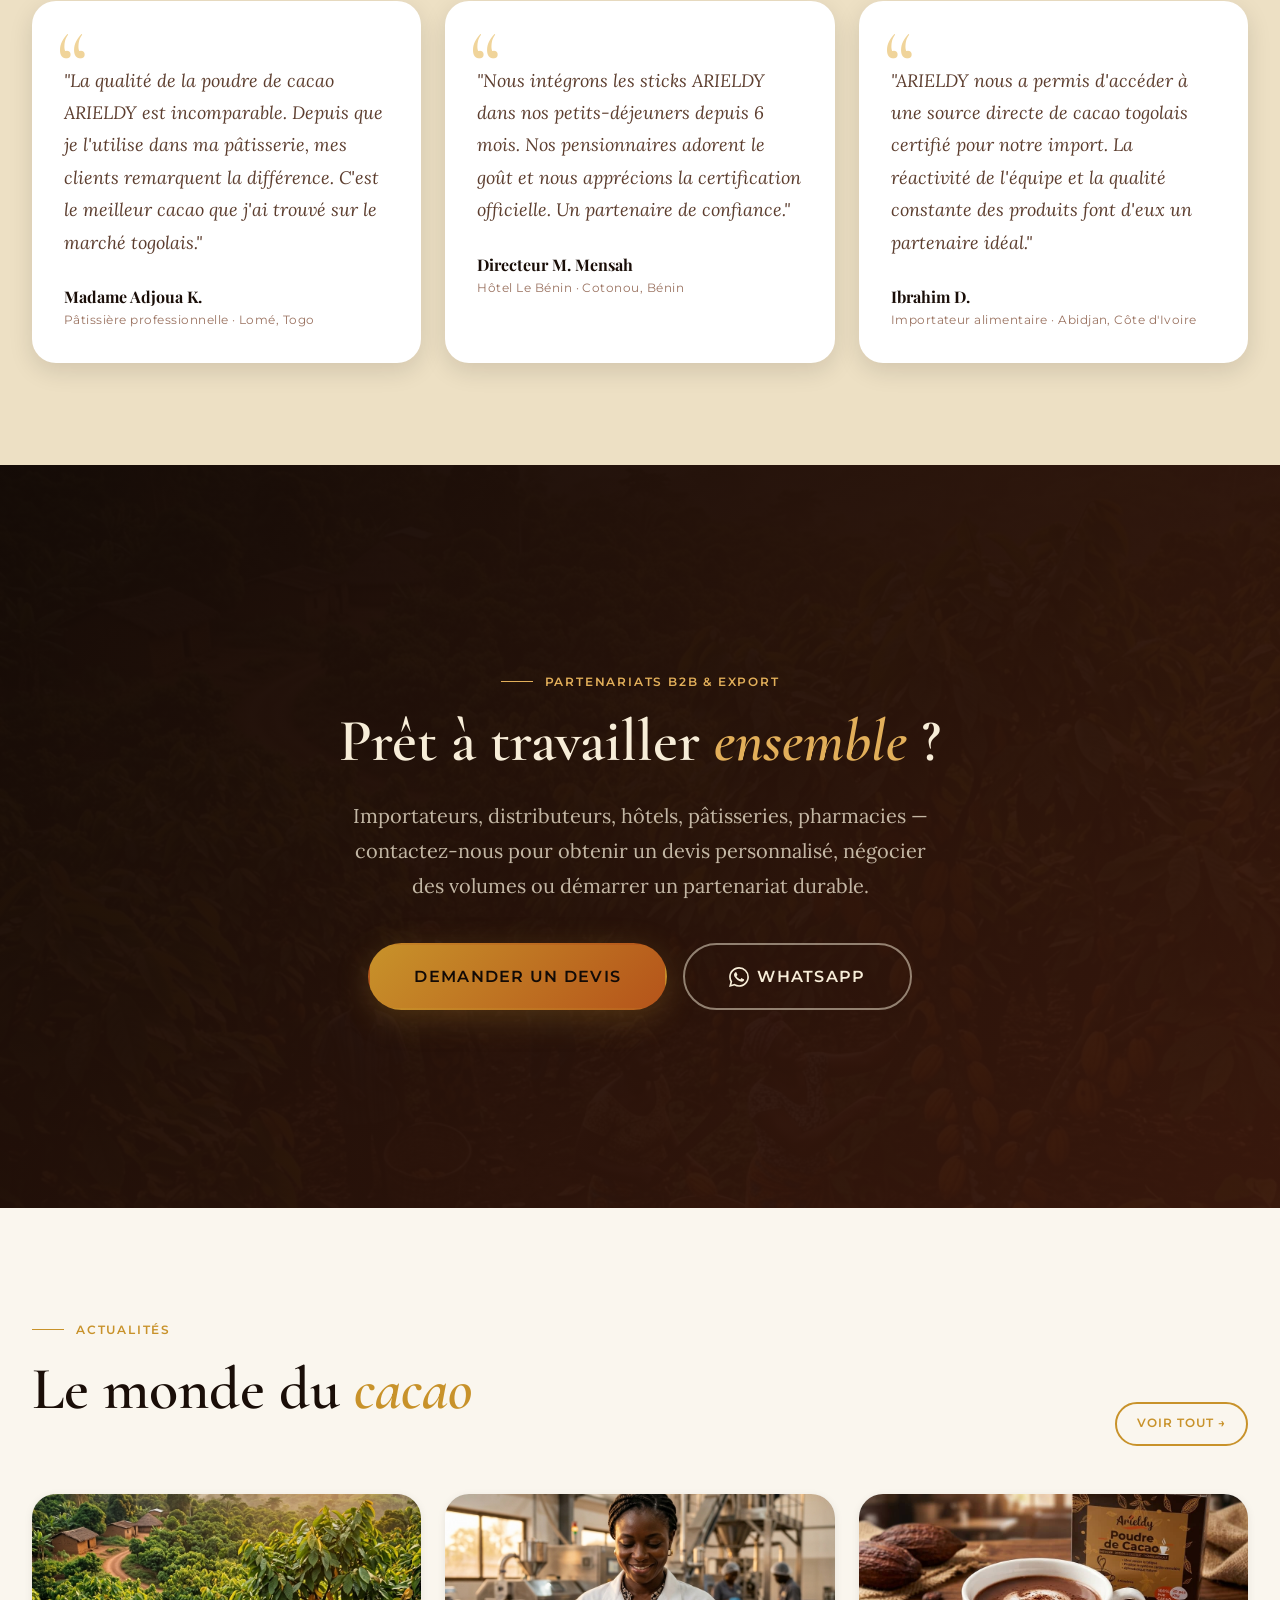
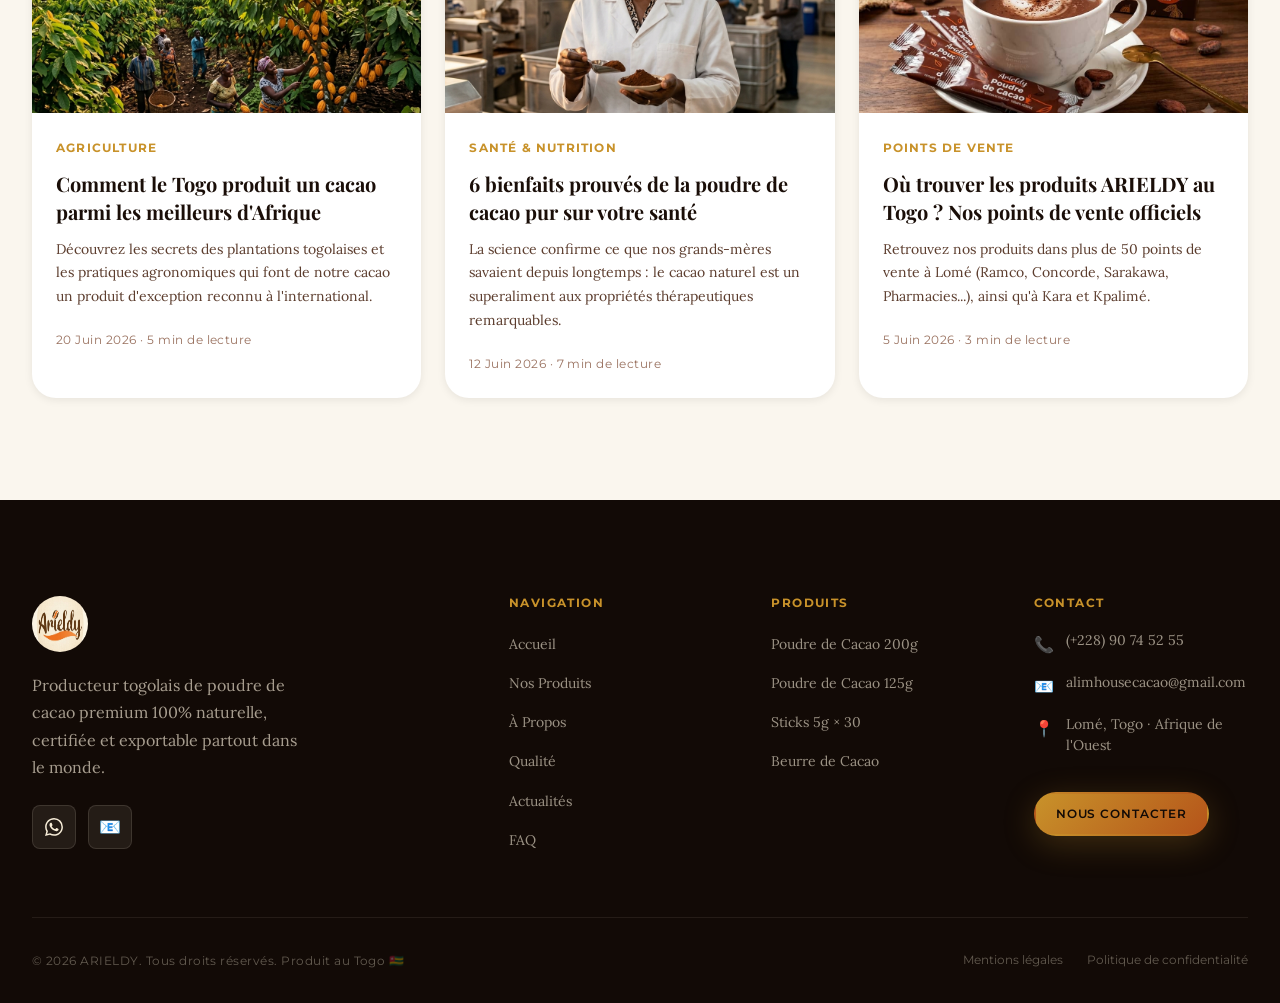
==== commit ab0c3266: "Mise a jour avec plus de 50 points de vente a Lome, Kara et Kpalime" ====
--- a/index.html
+++ b/index.html
@@ -729,7 +729,7 @@
             <div class="blog-card__body">
               <p class="blog-card__tag">Points de Vente</p>
               <h3 class="blog-card__title">Où trouver les produits ARIELDY au Togo ? Nos points de vente officiels</h3>
-              <p class="blog-card__excerpt">Retrouvez nos produits authentiques à Kara (Sœurs CSP) et Kpalimé (Supermarché MYK Pain, Station Total, Hôtel Merveille), ou en livraison rapide à Lomé et dans tout le pays.</p>
+              <p class="blog-card__excerpt">Retrouvez nos produits dans plus de 50 points de vente à Lomé (Ramco, Concorde, Sarakawa, Pharmacies...), ainsi qu'à Kara et Kpalimé.</p>
               <p class="blog-card__meta">5 Juin 2026 · 3 min de lecture</p>
             </div>
           </a>
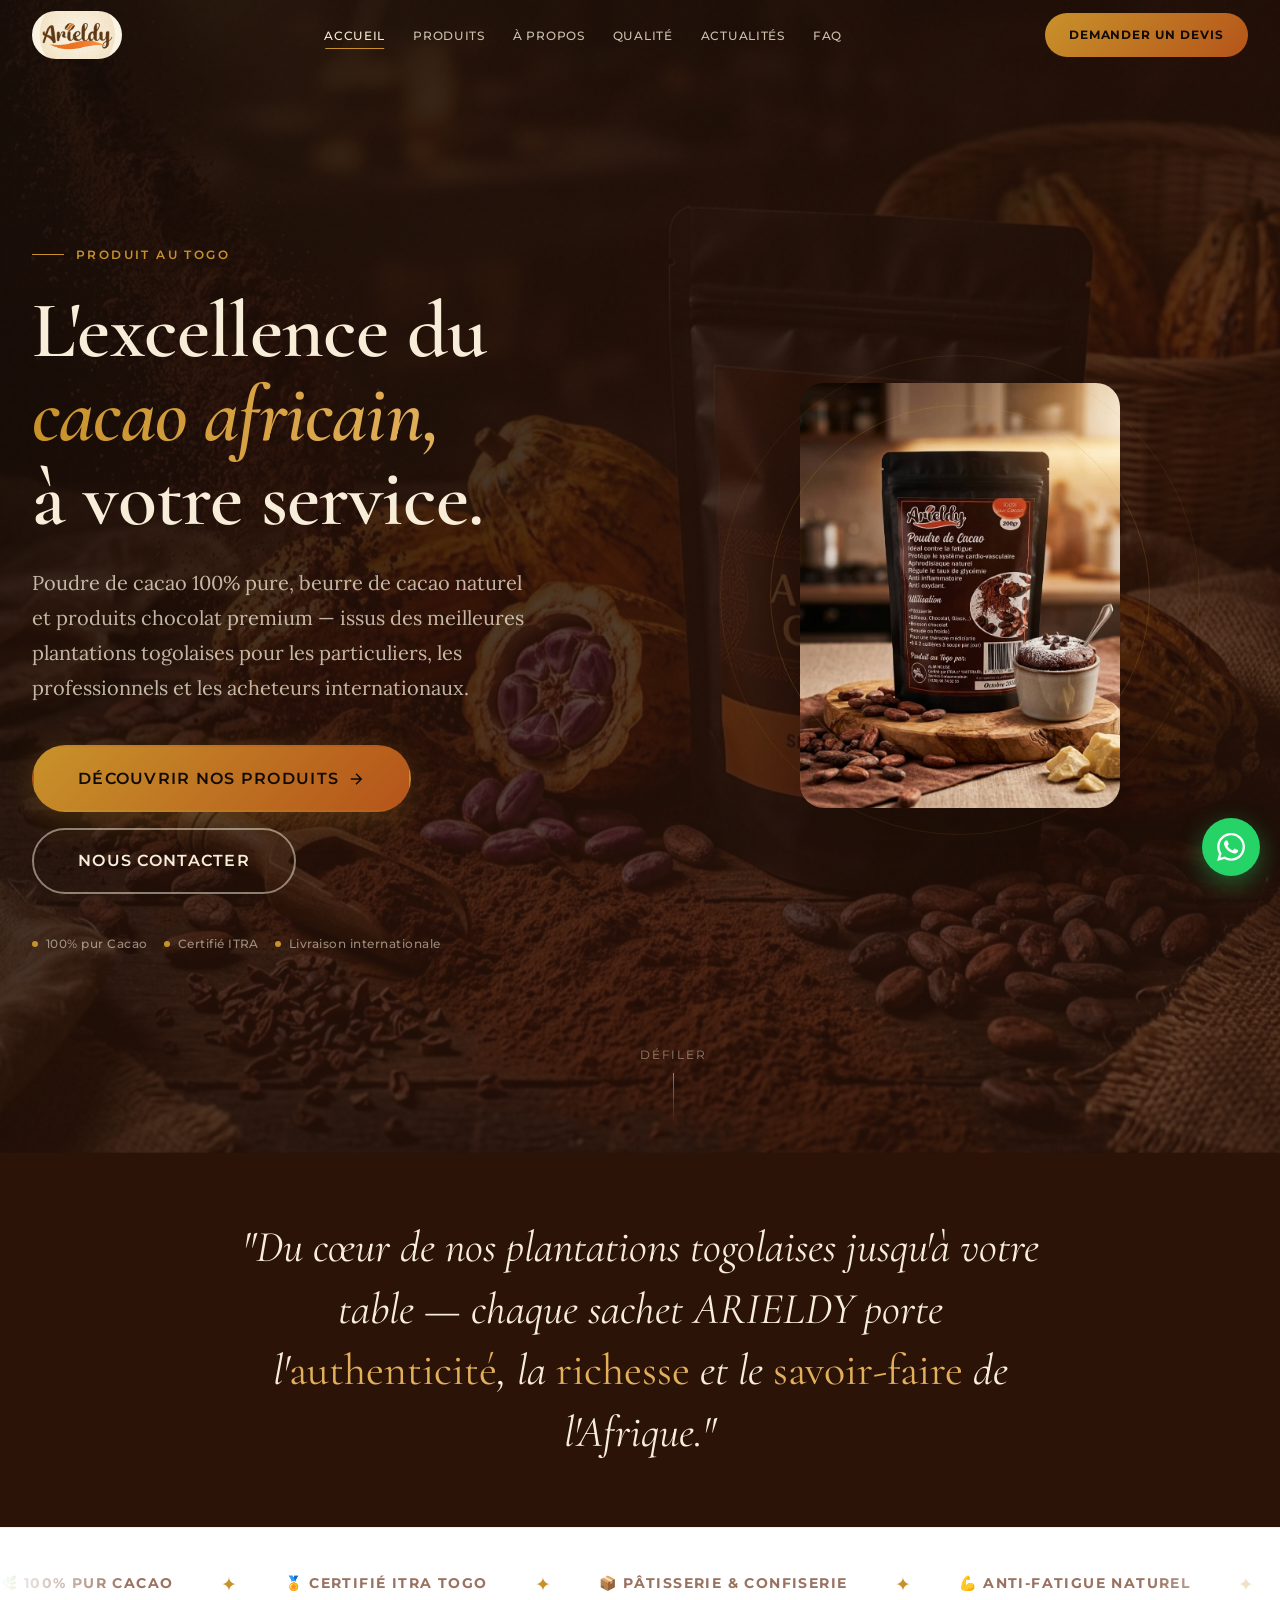
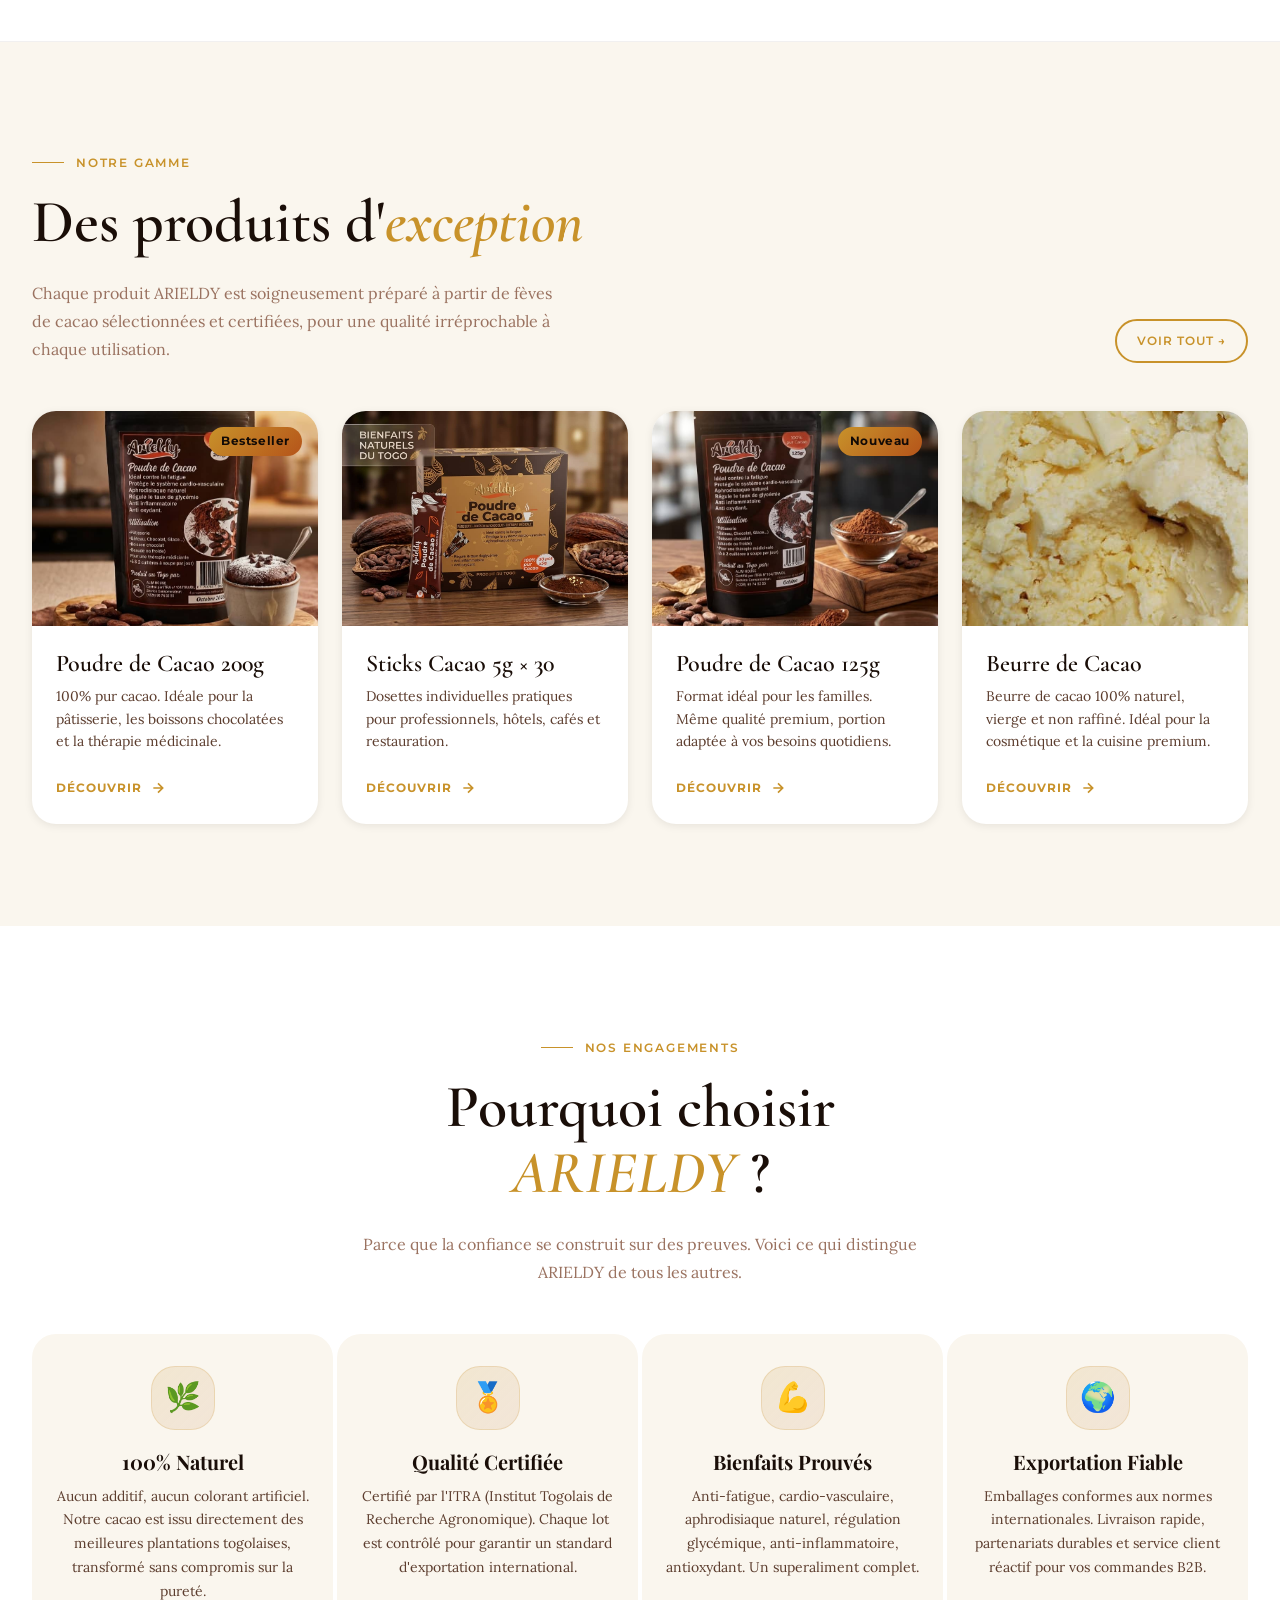
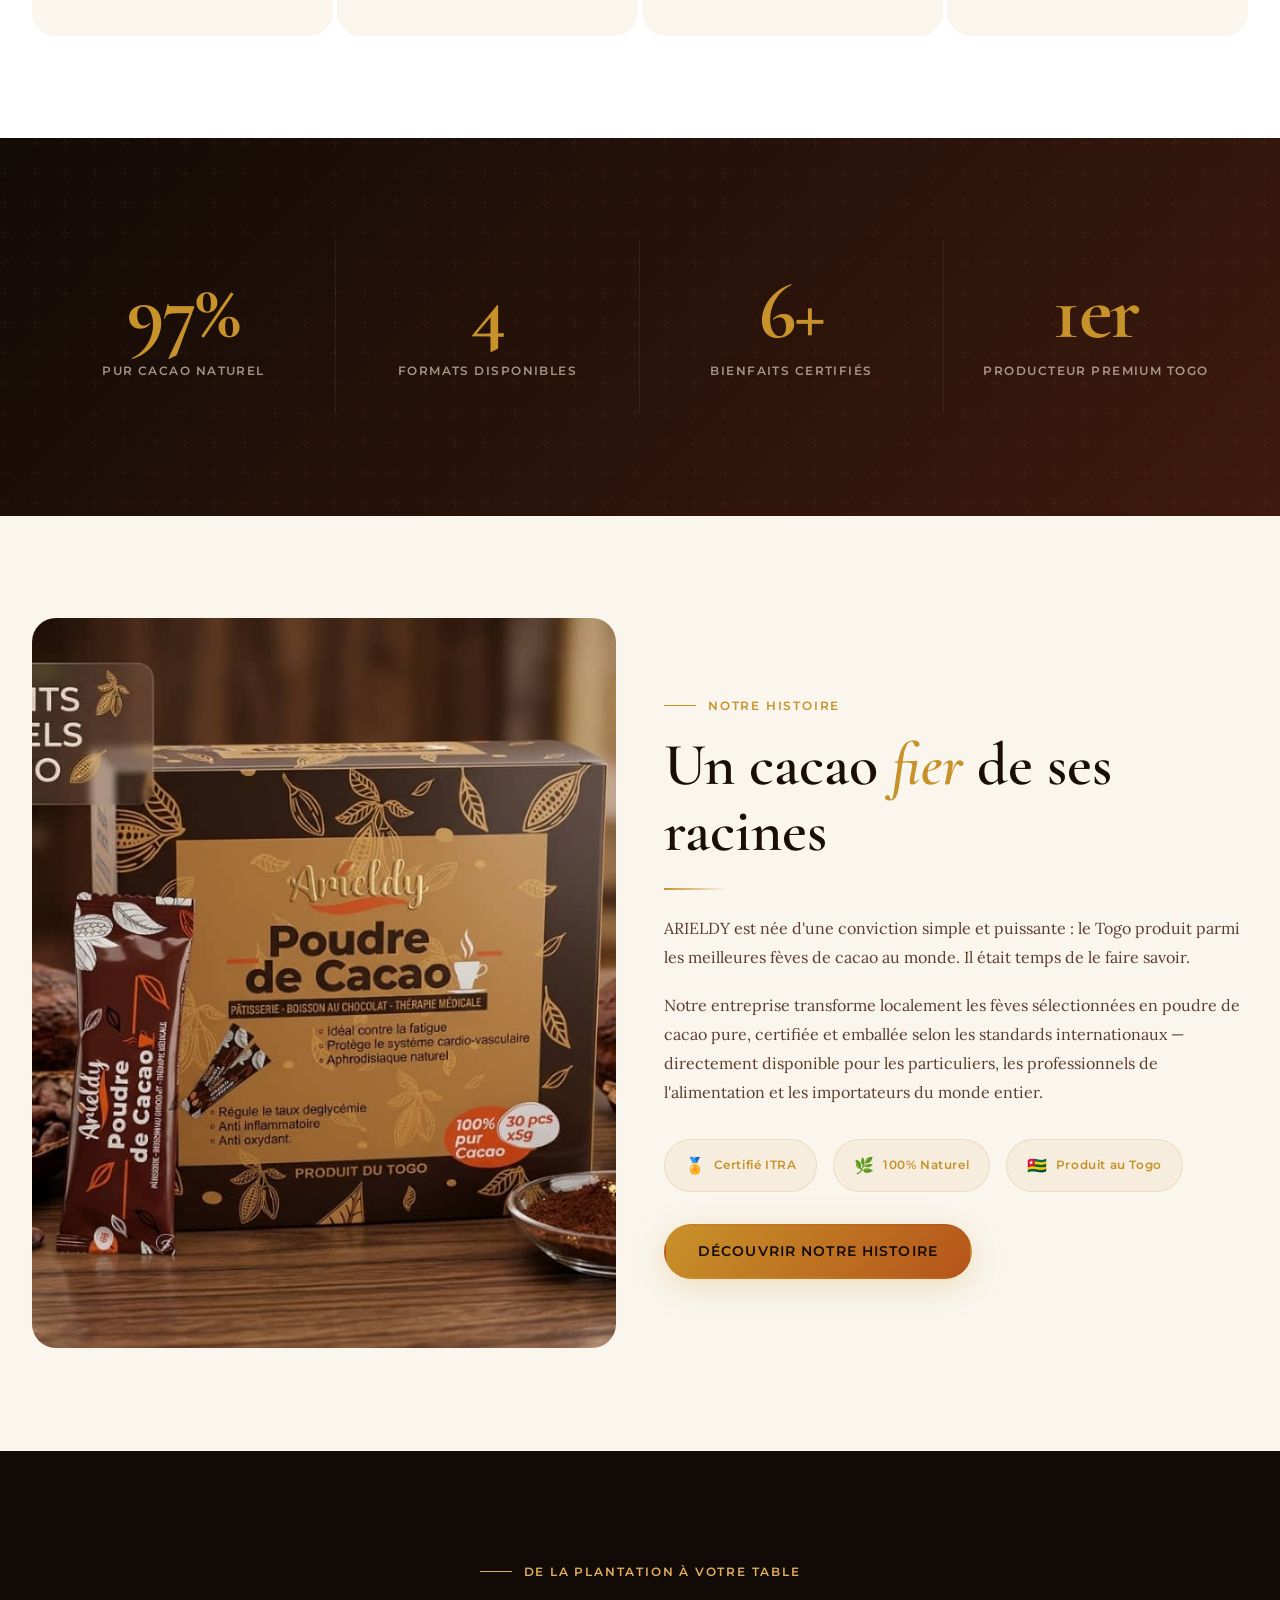
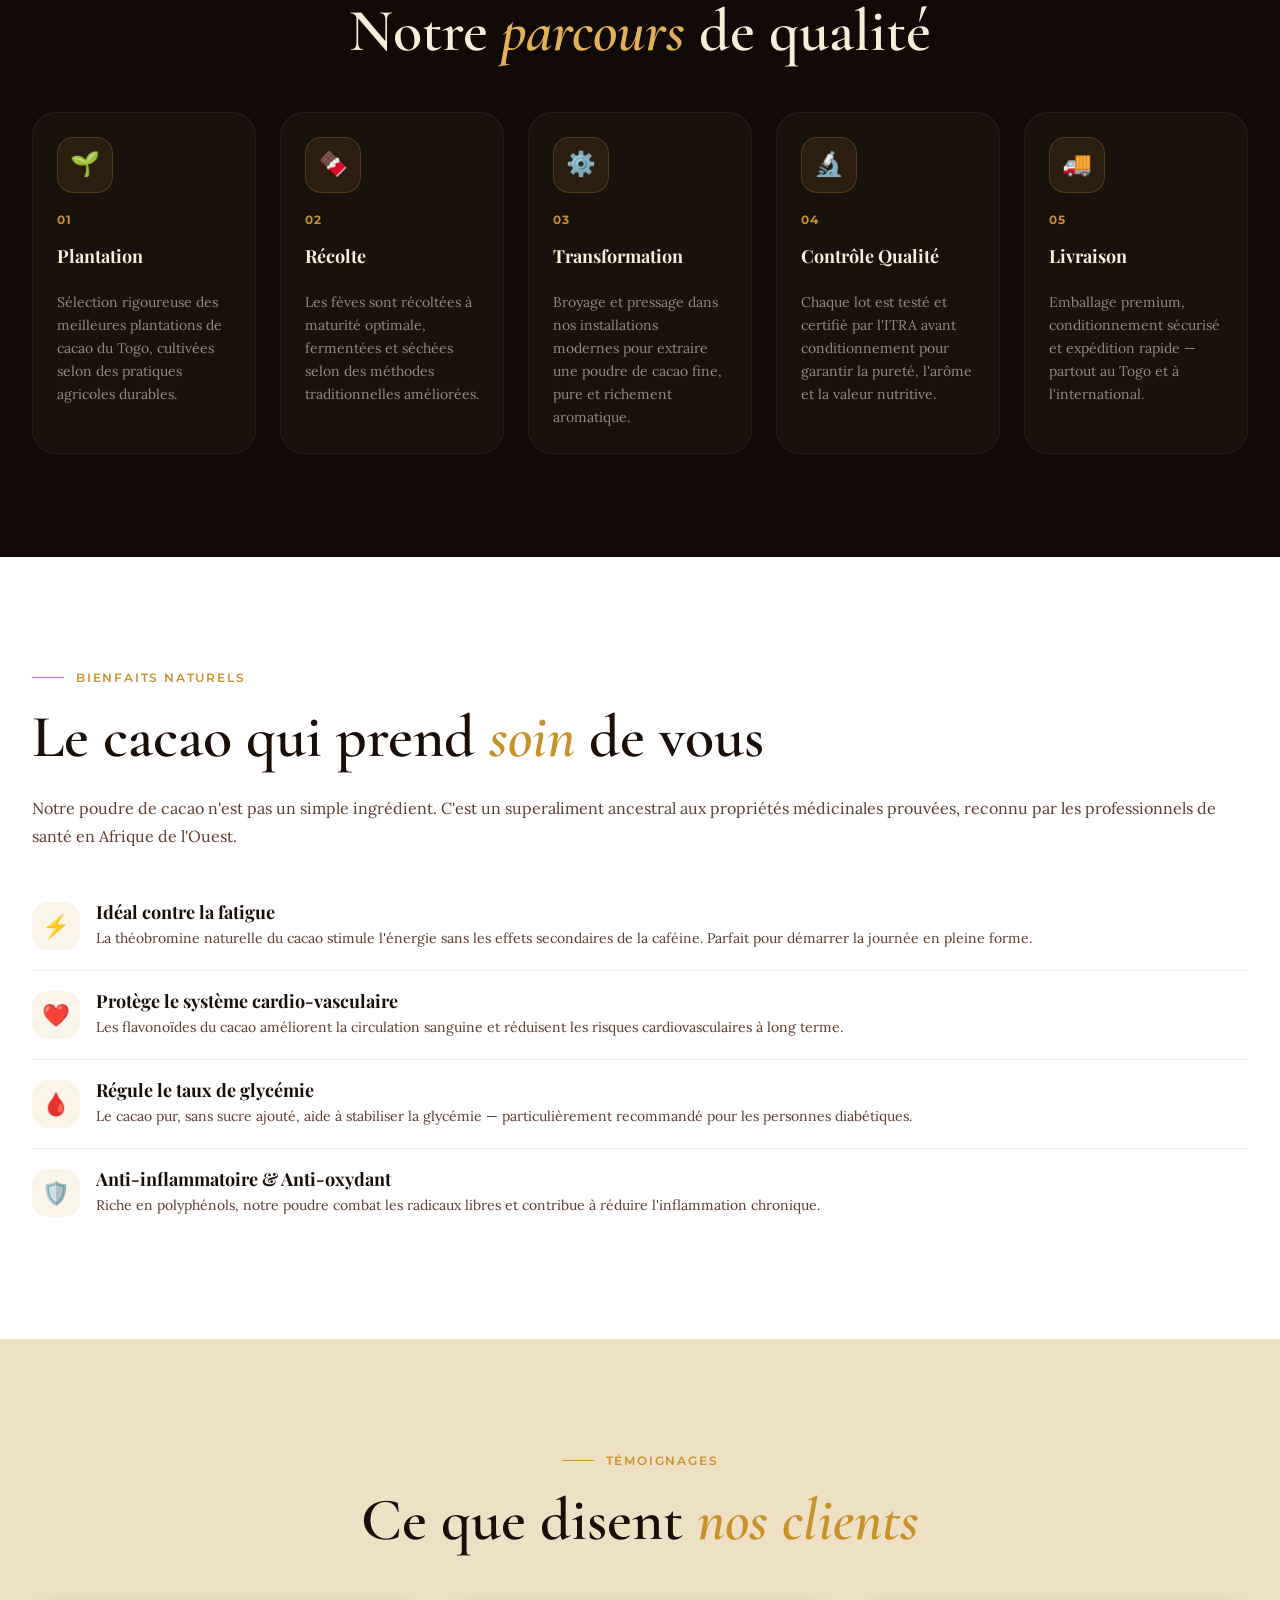
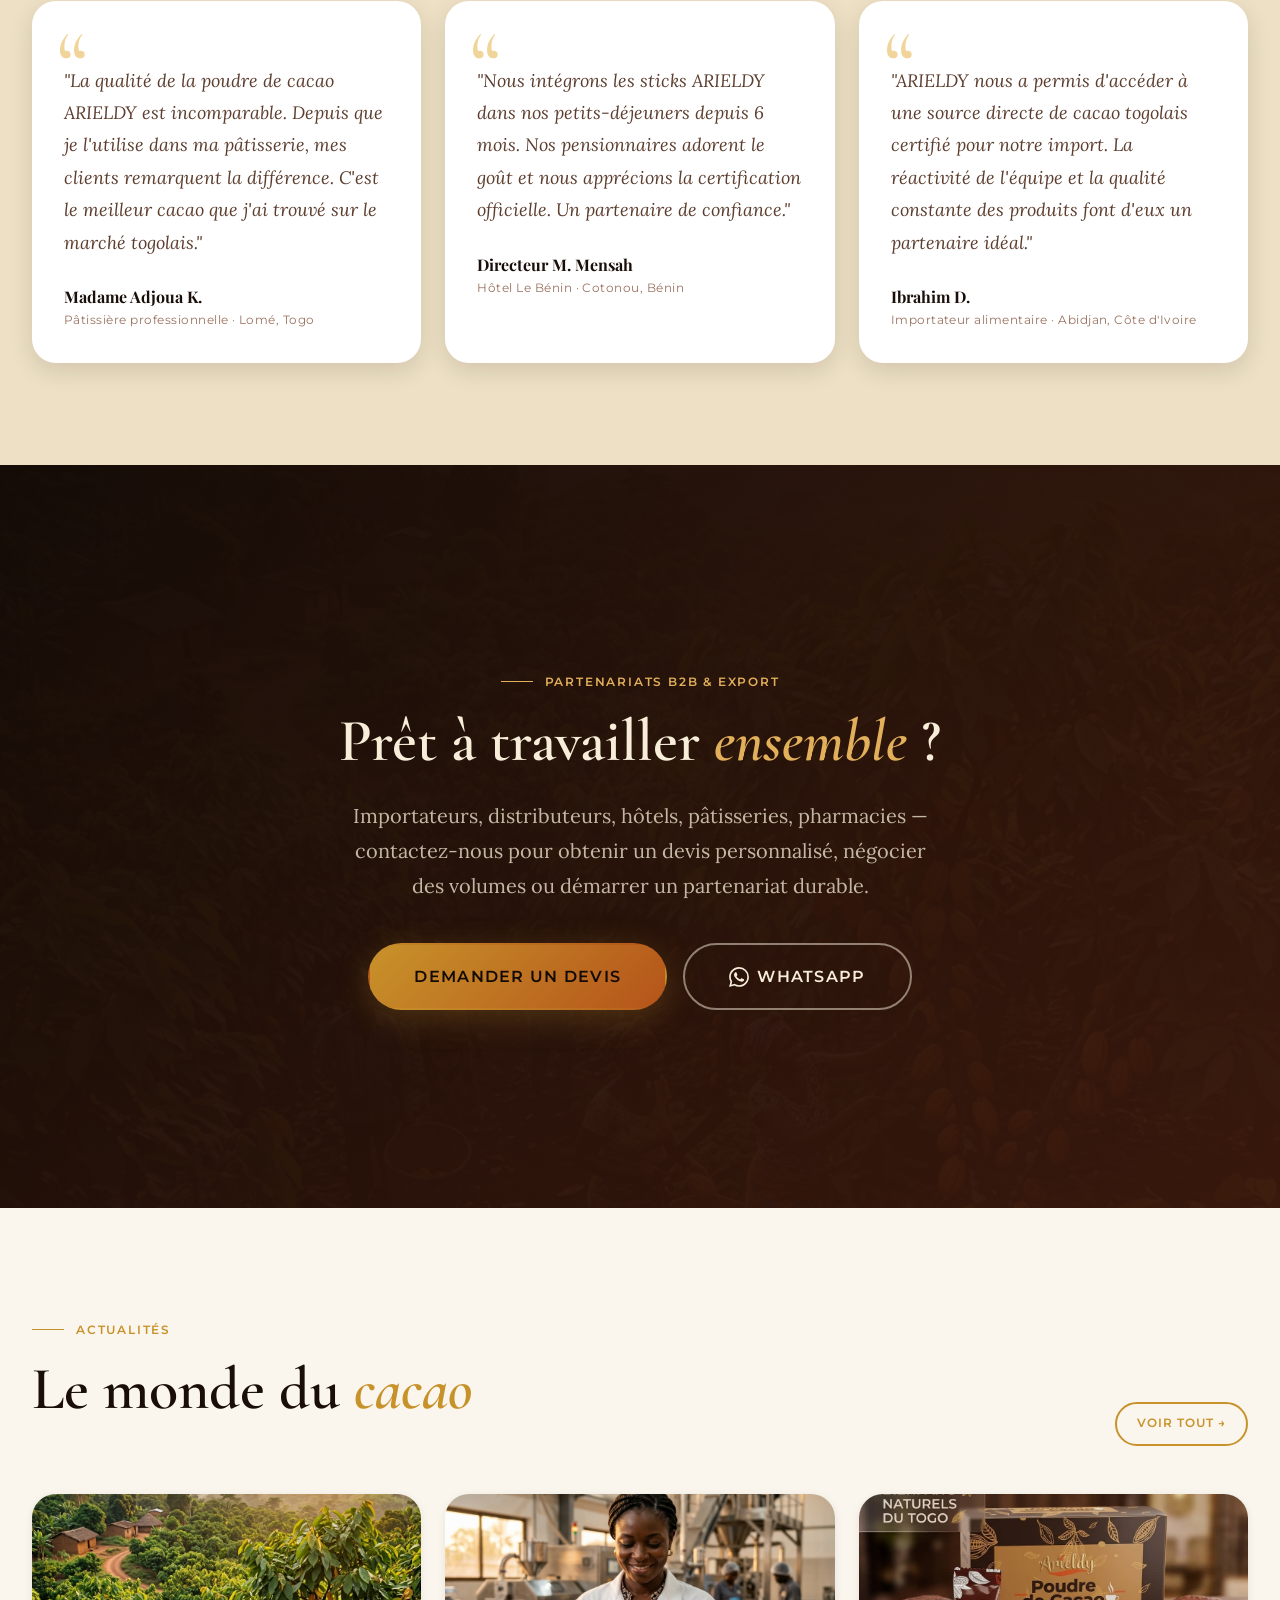
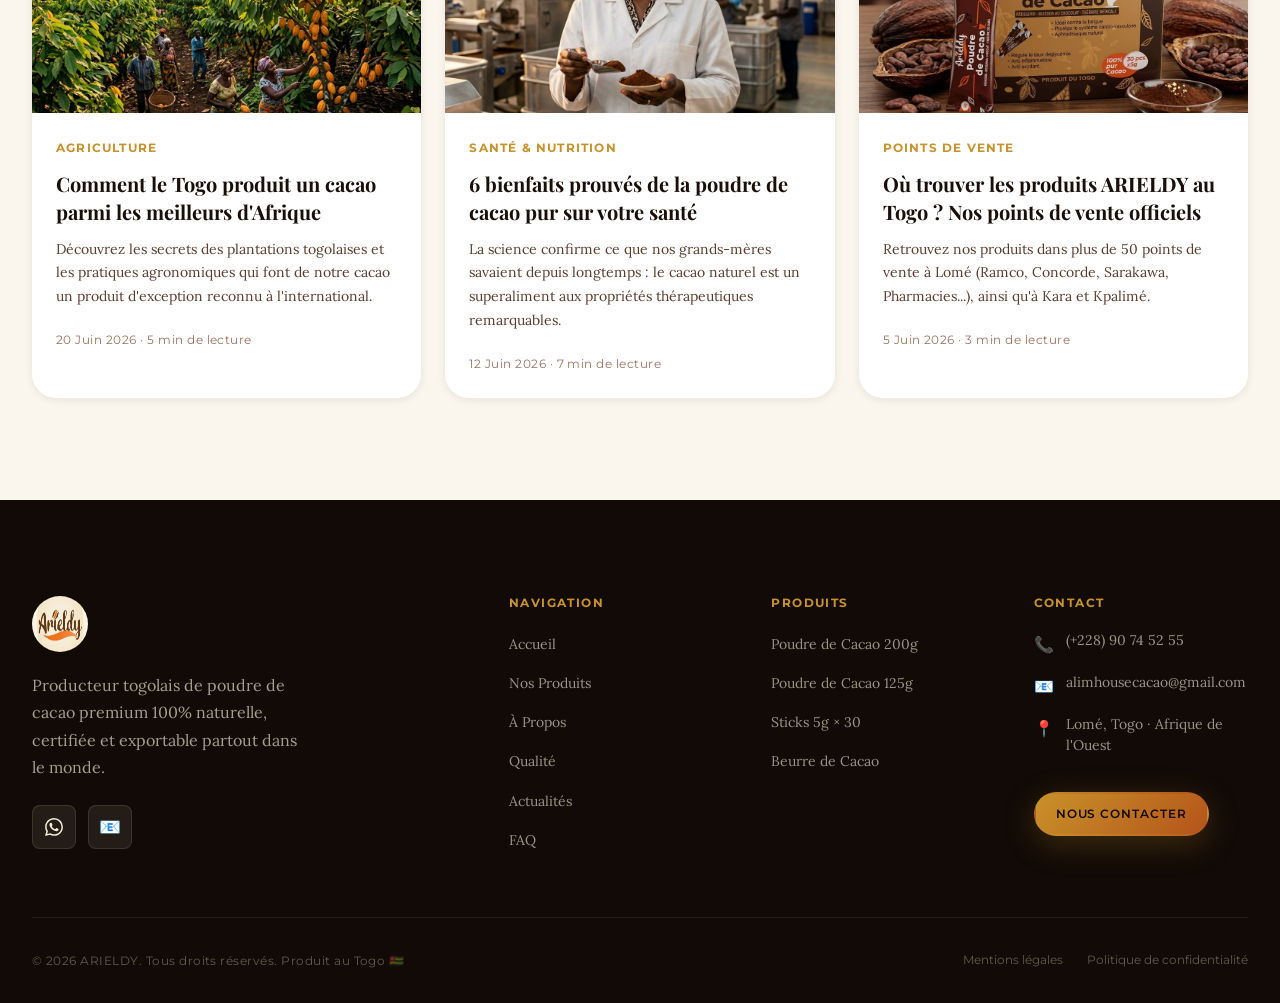
==== commit 8f36f58c: "feat: replace Sticks Cacao presentation image with STICK PRE" ====
--- a/index.html
+++ b/index.html
@@ -275,7 +275,7 @@
           <article class="product-card" data-reveal data-delay="200">
             <div class="product-card__img-wrap">
               <img
-                src="images/STICK_IMAGE.jpeg"
+                src="images/STICK_PRE.jpeg"
                 alt="Poudre de cacao Arieldy en sticks individuels 5g – boîte dorée et marron"
                 class="product-card__img"
                 loading="lazy"
@@ -437,7 +437,7 @@
           <div data-reveal="fade-left">
             <div class="about-img-wrap">
               <img
-                src="images/STICK_IMAGE.jpeg"
+                src="images/STICK_PRE.jpeg"
                 alt="Une femme africaine souriante tient fièrement une boîte de poudre de cacao Arieldy dans un supermarché"
                 loading="lazy"
                 width="600"
@@ -718,7 +718,7 @@
           <a href="blog.html?article=distribution" class="blog-card" data-reveal data-delay="300" style="display:block;cursor:pointer;">
             <div class="blog-card__img-wrap">
               <img
-                src="images/STICK_IMAGE.jpeg"
+                src="images/STICK_PRE.jpeg"
                 alt="Femme africaine souriante montrant une boîte de poudre de cacao Arieldy dans un supermarché"
                 class="blog-card__img"
                 loading="lazy"
